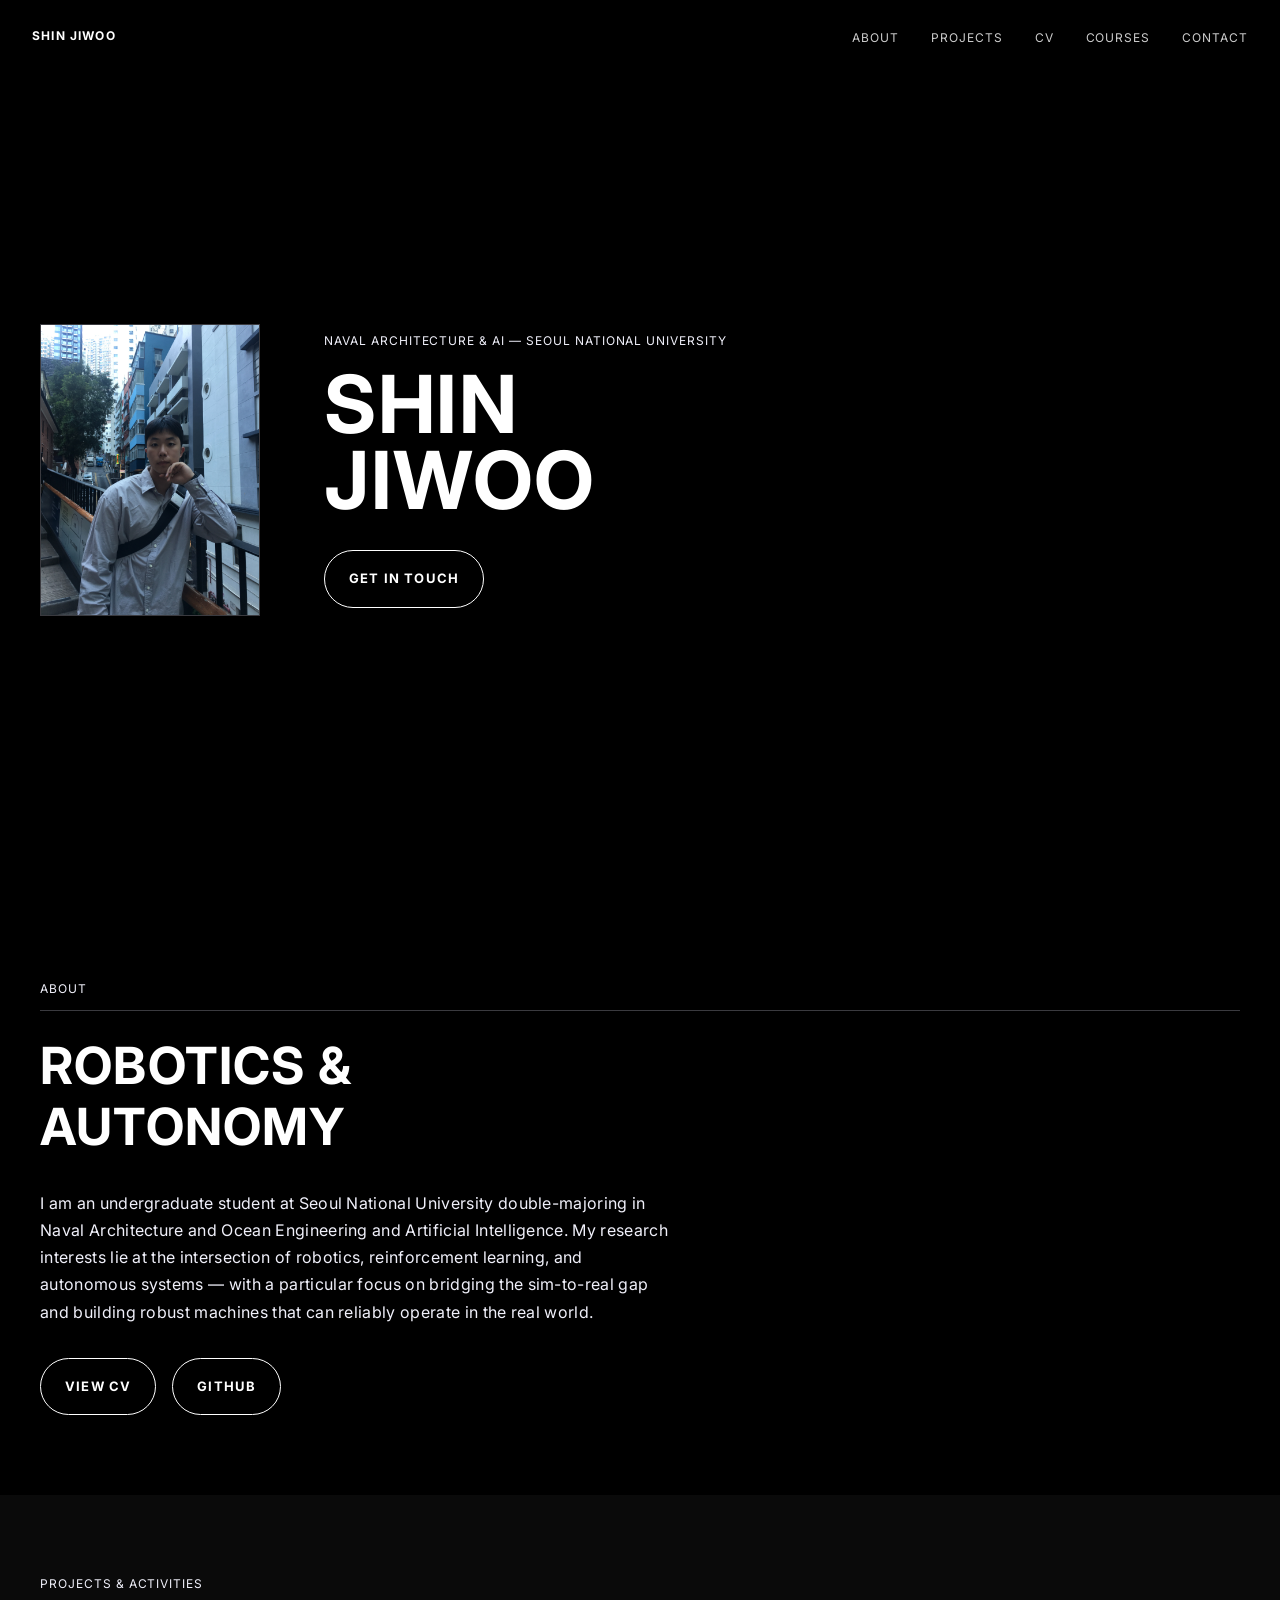
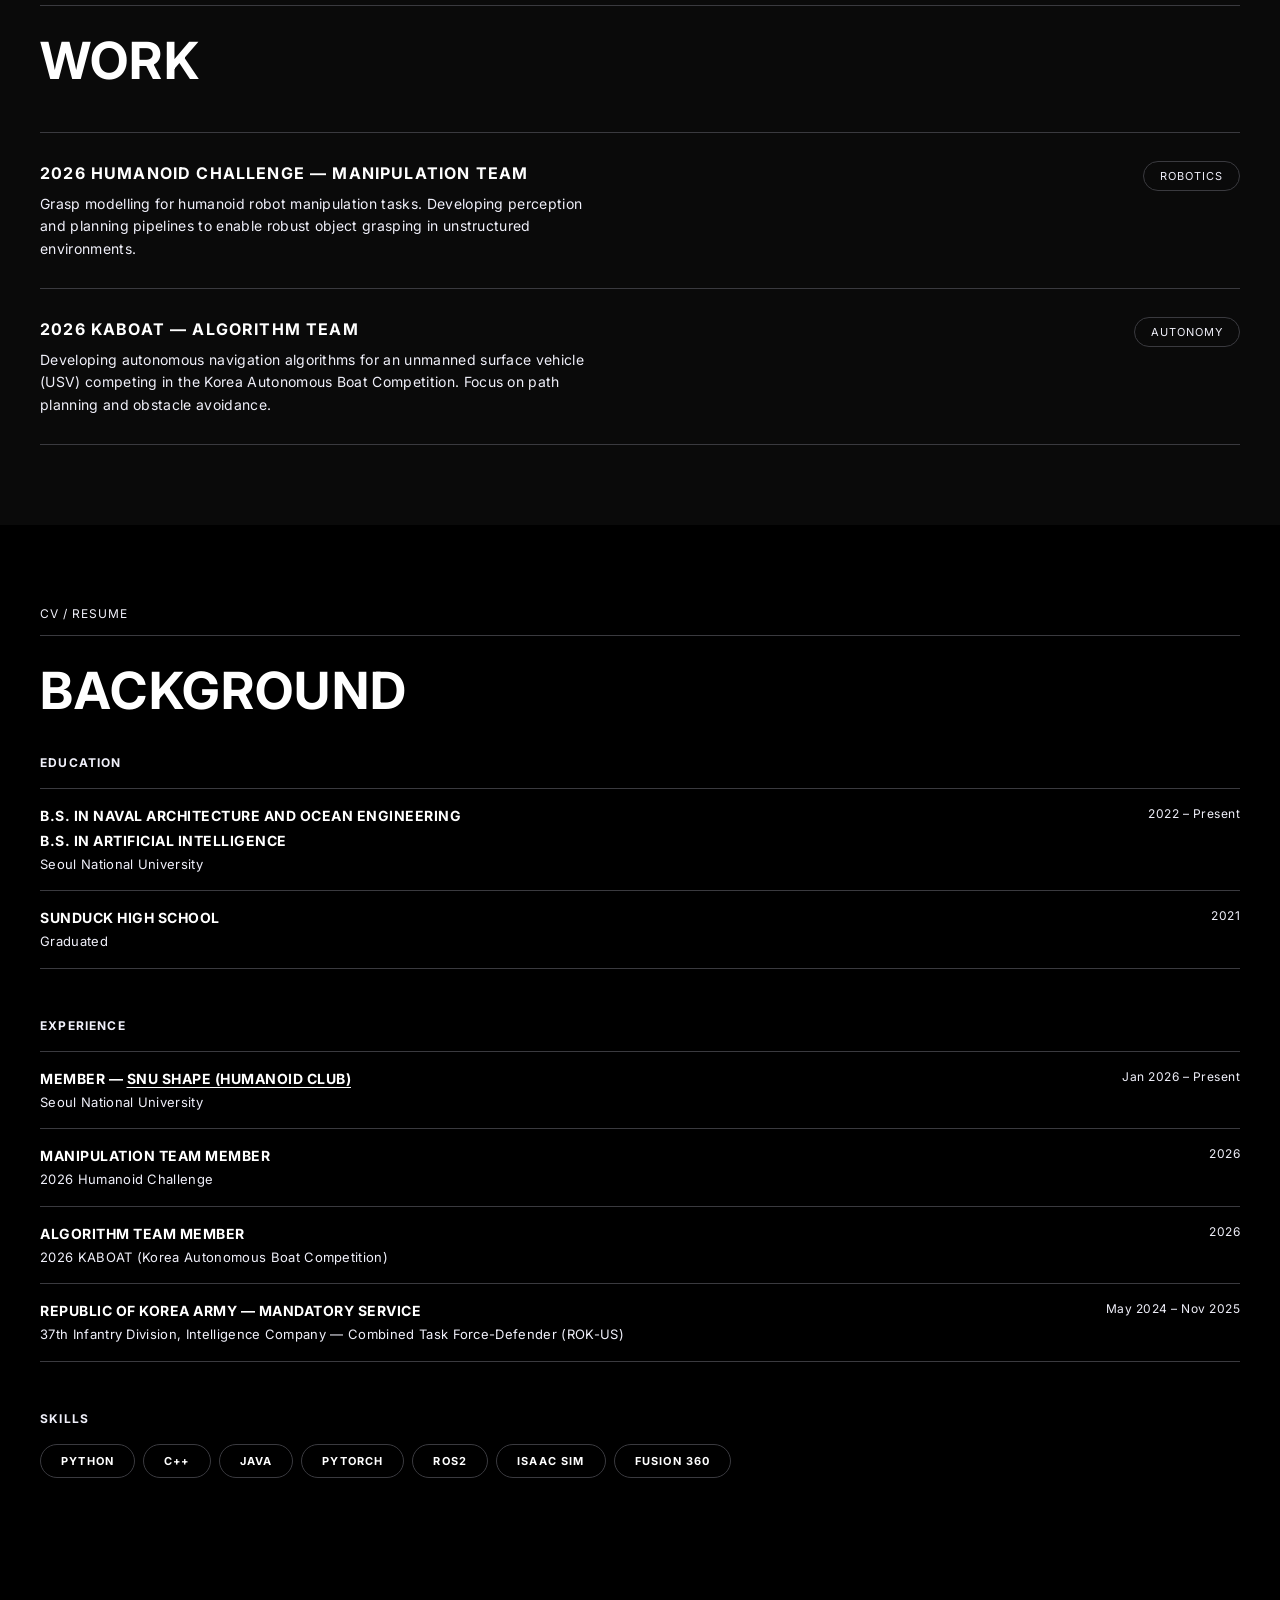
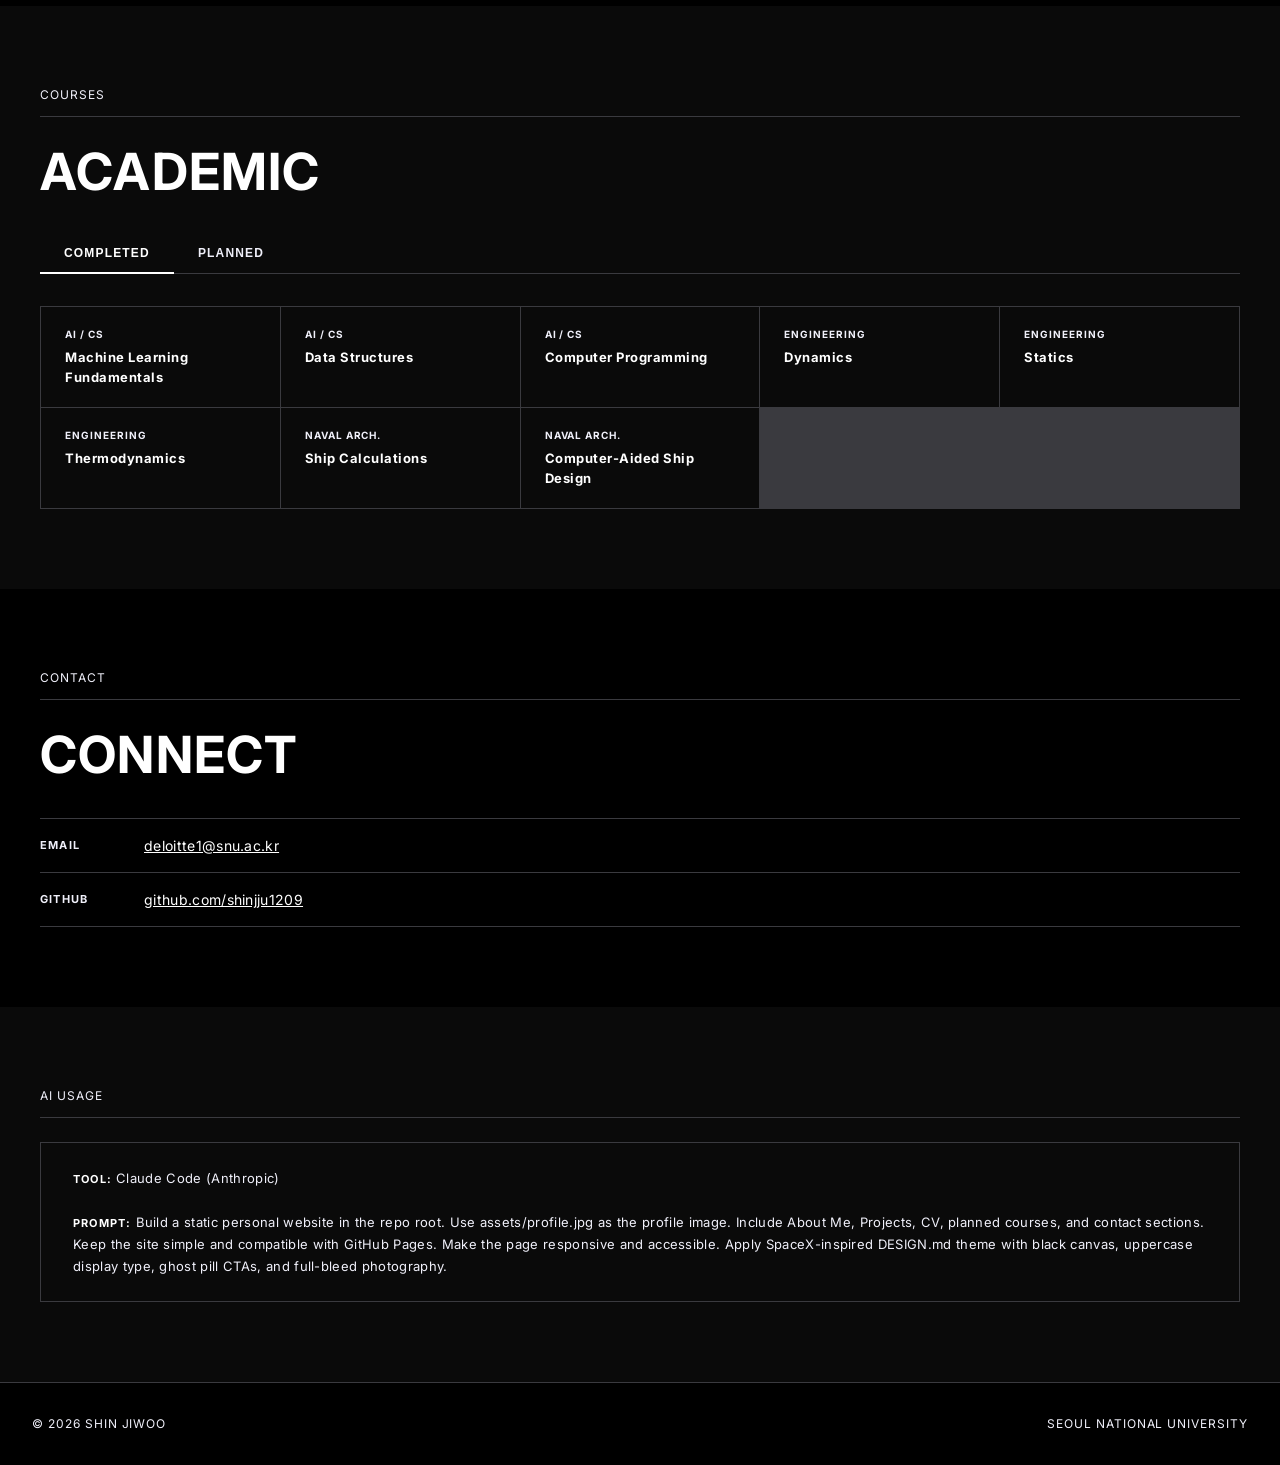
==== index.html @ 8f45d4ce "Revert to SpaceX theme, show profile photo in original aspect ratio Co-Authored-By: Claude Sonnet 4." ====
<!DOCTYPE html>
<html lang="en">
<head>
  <meta charset="UTF-8" />
  <meta name="viewport" content="width=device-width, initial-scale=1.0" />
  <title>Shin Jiwoo</title>
  <link rel="preconnect" href="https://fonts.googleapis.com" />
  <link rel="preconnect" href="https://fonts.gstatic.com" crossorigin />
  <link href="https://fonts.googleapis.com/css2?family=Inter:wght@400;700&display=swap" rel="stylesheet" />
  <style>
    *, *::before, *::after { box-sizing: border-box; margin: 0; padding: 0; }

    :root {
      --canvas-night:      #000000;
      --canvas-night-soft: #0a0a0a;
      --canvas-light:      #ffffff;
      --hairline-dark:     #3a3a3f;
      --on-primary:        #ffffff;
      --on-primary-mute:   #f0f0fa;
      --ink-mute:          #5a5a5f;
      --pill:              32px;
    }

    html { scroll-behavior: smooth; }

    body {
      font-family: 'Inter', Arial, sans-serif;
      background: var(--canvas-night);
      color: var(--on-primary);
      font-size: 16px;
      line-height: 1.5;
      letter-spacing: 0.32px;
    }

    /* ── NAV ── */
    nav {
      position: fixed;
      top: 0; left: 0; right: 0;
      z-index: 200;
      display: flex;
      align-items: center;
      justify-content: space-between;
      padding: 24px 32px;
      background: transparent;
    }
    .nav-logo {
      font-size: 12px;
      font-weight: 700;
      letter-spacing: 1.17px;
      text-transform: uppercase;
      color: var(--on-primary);
      text-decoration: none;
    }
    .nav-links { display: flex; gap: 2rem; list-style: none; }
    .nav-links a {
      font-size: 12px;
      font-weight: 400;
      letter-spacing: 0.96px;
      text-transform: uppercase;
      color: var(--on-primary);
      text-decoration: none;
      opacity: 0.8;
      transition: opacity 0.15s;
    }
    .nav-links a:hover { opacity: 1; }
    .nav-hamburger { display: none; background: none; border: none; cursor: pointer; flex-direction: column; gap: 5px; }
    .nav-hamburger span { display: block; width: 22px; height: 1px; background: var(--on-primary); }

    /* ── HERO ── */
    #hero {
      width: 100%;
      min-height: 100vh;
      display: flex;
      align-items: center;
      padding: 120px 32px 80px;
      background: var(--canvas-night);
    }
    .hero-content {
      max-width: 1200px;
      margin: 0 auto;
      width: 100%;
      display: flex;
      align-items: center;
      gap: 64px;
    }
    .hero-photo {
      width: 220px;
      height: auto;
      flex-shrink: 0;
      border: 1px solid var(--hairline-dark);
      display: block;
    }
    .hero-text { flex: 1; }
    .hero-eyebrow {
      font-size: 12px;
      font-weight: 400;
      letter-spacing: 0.96px;
      text-transform: uppercase;
      color: var(--on-primary-mute);
      margin-bottom: 16px;
    }
    .hero-headline {
      font-size: clamp(48px, 7vw, 80px);
      font-weight: 700;
      letter-spacing: 1.6px;
      text-transform: uppercase;
      line-height: 0.95;
      color: var(--on-primary);
      margin-bottom: 32px;
    }
    .btn-ghost {
      display: inline-block;
      padding: 18px 24px;
      font-size: 13px;
      font-weight: 700;
      letter-spacing: 1.17px;
      text-transform: uppercase;
      color: var(--on-primary);
      border: 1px solid var(--on-primary);
      border-radius: var(--pill);
      text-decoration: none;
      transition: background 0.2s, color 0.2s;
    }
    .btn-ghost:hover { background: var(--on-primary); color: var(--canvas-night); }

    /* ── BAND (full-width section) ── */
    .band {
      background: var(--canvas-night-soft);
      padding: 80px 32px;
    }
    .band-inner { max-width: 1200px; margin: 0 auto; }
    .band.light { background: var(--canvas-night); }

    /* ── SECTION LABELS ── */
    .eyebrow {
      font-size: 12px;
      font-weight: 400;
      letter-spacing: 0.96px;
      text-transform: uppercase;
      color: var(--on-primary-mute);
      margin-bottom: 24px;
      border-bottom: 1px solid var(--hairline-dark);
      padding-bottom: 12px;
    }
    .section-title {
      font-size: clamp(32px, 4vw, 60px);
      font-weight: 700;
      letter-spacing: 1.2px;
      text-transform: uppercase;
      line-height: 1.2;
      color: var(--on-primary);
      margin-bottom: 32px;
    }
    .body-text {
      font-size: 16px;
      font-weight: 400;
      letter-spacing: 0.32px;
      line-height: 1.7;
      color: var(--on-primary-mute);
      max-width: 640px;
    }

    /* ── PROJECTS ── */
    .project-list { margin-top: 40px; }
    .project-item {
      display: flex;
      justify-content: space-between;
      align-items: flex-start;
      gap: 2rem;
      padding: 28px 0;
      border-bottom: 1px solid var(--hairline-dark);
    }
    .project-item:first-child { border-top: 1px solid var(--hairline-dark); }
    .project-name {
      font-size: 16px;
      font-weight: 700;
      letter-spacing: 1.17px;
      text-transform: uppercase;
      color: var(--on-primary);
      margin-bottom: 8px;
    }
    .project-desc {
      font-size: 14px;
      color: var(--on-primary-mute);
      line-height: 1.6;
      max-width: 560px;
    }
    .project-tag {
      font-size: 11px;
      letter-spacing: 0.96px;
      text-transform: uppercase;
      color: var(--on-primary-mute);
      border: 1px solid var(--hairline-dark);
      border-radius: var(--pill);
      padding: 6px 16px;
      white-space: nowrap;
      flex-shrink: 0;
    }

    /* ── CV ── */
    .cv-block { margin-bottom: 48px; }
    .cv-block-title {
      font-size: 12px;
      font-weight: 700;
      letter-spacing: 1.17px;
      text-transform: uppercase;
      color: var(--on-primary-mute);
      margin-bottom: 16px;
    }
    .cv-row {
      display: flex;
      justify-content: space-between;
      align-items: flex-start;
      gap: 1rem;
      padding: 16px 0;
      border-bottom: 1px solid var(--hairline-dark);
    }
    .cv-row:first-of-type { border-top: 1px solid var(--hairline-dark); }
    .cv-role {
      font-size: 14px;
      font-weight: 700;
      letter-spacing: 0.5px;
      text-transform: uppercase;
      color: var(--on-primary);
      margin-bottom: 4px;
    }
    .cv-org { font-size: 13px; color: var(--on-primary-mute); }
    .cv-date { font-size: 12px; color: var(--on-primary-mute); white-space: nowrap; letter-spacing: 0.5px; }
    .skills-list { display: flex; flex-wrap: wrap; gap: 8px; margin-top: 16px; }
    .skill-pill {
      font-size: 11px;
      font-weight: 700;
      letter-spacing: 1.17px;
      text-transform: uppercase;
      color: var(--on-primary);
      border: 1px solid var(--hairline-dark);
      border-radius: var(--pill);
      padding: 8px 20px;
    }

    /* ── COURSES ── */
    .course-tabs { display: flex; gap: 0; border-bottom: 1px solid var(--hairline-dark); margin-bottom: 32px; }
    .course-tab-btn {
      padding: 12px 24px;
      font-size: 12px;
      font-weight: 700;
      letter-spacing: 1.17px;
      text-transform: uppercase;
      background: none;
      border: none;
      border-bottom: 2px solid transparent;
      cursor: pointer;
      color: var(--on-primary-mute);
      margin-bottom: -1px;
      transition: color 0.15s, border-color 0.15s;
    }
    .course-tab-btn:hover { color: var(--on-primary); }
    .course-tab-btn.active { color: var(--on-primary); border-bottom-color: var(--on-primary); }
    .course-panel { display: none; }
    .course-panel.active { display: block; }
    .course-grid { display: grid; grid-template-columns: repeat(auto-fill, minmax(220px, 1fr)); gap: 1px; background: var(--hairline-dark); border: 1px solid var(--hairline-dark); }
    .course-card {
      background: var(--canvas-night-soft);
      padding: 20px 24px;
      transition: background 0.15s;
    }
    .course-card:hover { background: #111111; }
    .course-dept {
      font-size: 10px;
      font-weight: 700;
      letter-spacing: 0.96px;
      text-transform: uppercase;
      color: var(--on-primary-mute);
      margin-bottom: 6px;
    }
    .course-name { font-size: 13px; font-weight: 700; letter-spacing: 0.5px; color: var(--on-primary); }

    /* ── CONTACT ── */
    .contact-list { list-style: none; margin-top: 24px; }
    .contact-row {
      display: flex;
      align-items: center;
      gap: 24px;
      padding: 16px 0;
      border-bottom: 1px solid var(--hairline-dark);
    }
    .contact-row:first-child { border-top: 1px solid var(--hairline-dark); }
    .contact-label {
      font-size: 11px;
      font-weight: 700;
      letter-spacing: 1.17px;
      text-transform: uppercase;
      color: var(--on-primary-mute);
      width: 80px;
      flex-shrink: 0;
    }
    .contact-row a {
      font-size: 14px;
      color: var(--on-primary);
      text-decoration: underline;
      letter-spacing: 0.32px;
    }
    .contact-row a:hover { color: var(--on-primary-mute); }

    /* ── AI USAGE ── */
    .ai-box {
      border: 1px solid var(--hairline-dark);
      padding: 24px 32px;
      margin-top: 24px;
    }
    .ai-box p { font-size: 13px; color: var(--on-primary-mute); line-height: 1.7; letter-spacing: 0.32px; }
    .ai-box strong { color: var(--on-primary); letter-spacing: 1.17px; text-transform: uppercase; font-size: 11px; }

    /* ── FOOTER ── */
    footer {
      background: var(--canvas-night);
      border-top: 1px solid var(--hairline-dark);
      padding: 32px;
      display: flex;
      justify-content: space-between;
      align-items: center;
    }
    footer p {
      font-size: 12px;
      color: var(--on-primary-mute);
      letter-spacing: 0.96px;
      text-transform: uppercase;
    }

    /* ── RESPONSIVE ── */
    @media (max-width: 768px) {
      nav { padding: 20px 24px; }
      .nav-links { display: none; }
      .nav-hamburger { display: flex; }
      #hero { padding: 100px 24px 60px; }
      .hero-content { flex-direction: column; gap: 32px; }
      .hero-photo { width: 160px; }
      .band { padding: 60px 24px; }
      .project-item { flex-direction: column; gap: 12px; }
      .cv-row { flex-direction: column; gap: 4px; }
      footer { flex-direction: column; gap: 8px; text-align: center; }
    }
    @media (max-width: 600px) {
      .hero-headline { letter-spacing: 0.8px; }
      .band { padding: 48px 20px; }
    }
  </style>
</head>
<body>

<!-- NAV -->
<nav>
  <a class="nav-logo" href="#hero">Shin Jiwoo</a>
  <ul class="nav-links">
    <li><a href="#about">About</a></li>
    <li><a href="#projects">Projects</a></li>
    <li><a href="#cv">CV</a></li>
    <li><a href="#courses">Courses</a></li>
    <li><a href="#contact">Contact</a></li>
  </ul>
  <button class="nav-hamburger" aria-label="Menu">
    <span></span><span></span><span></span>
  </button>
</nav>

<!-- HERO -->
<section id="hero">
  <div class="hero-content">
    <img class="hero-photo" src="assets/profile.jpg" alt="Shin Jiwoo" />
    <div class="hero-text">
      <p class="hero-eyebrow">Naval Architecture &amp; AI — Seoul National University</p>
      <h1 class="hero-headline">Shin<br>Jiwoo</h1>
      <a href="#contact" class="btn-ghost">Get in Touch</a>
    </div>
  </div>
</section>

<!-- ABOUT -->
<div class="band light" id="about">
  <div class="band-inner">
    <p class="eyebrow">About</p>
    <h2 class="section-title">Robotics &amp;<br>Autonomy</h2>
    <p class="body-text">
      I am an undergraduate student at Seoul National University double-majoring in
      Naval Architecture and Ocean Engineering and Artificial Intelligence.
      My research interests lie at the intersection of robotics, reinforcement learning,
      and autonomous systems — with a particular focus on bridging the sim-to-real gap
      and building robust machines that can reliably operate in the real world.
    </p>
    <div style="margin-top:32px; display:flex; gap:1rem; flex-wrap:wrap;">
      <a href="#cv" class="btn-ghost">View CV</a>
      <a href="https://github.com/shinjju1209" class="btn-ghost" target="_blank">GitHub</a>
    </div>
  </div>
</div>

<!-- PROJECTS -->
<div class="band" id="projects">
  <div class="band-inner">
    <p class="eyebrow">Projects &amp; Activities</p>
    <h2 class="section-title">Work</h2>
    <div class="project-list">
      <div class="project-item">
        <div>
          <p class="project-name">2026 Humanoid Challenge — Manipulation Team</p>
          <p class="project-desc">
            Grasp modelling for humanoid robot manipulation tasks.
            Developing perception and planning pipelines to enable robust object grasping
            in unstructured environments.
          </p>
        </div>
        <span class="project-tag">Robotics</span>
      </div>
      <div class="project-item">
        <div>
          <p class="project-name">2026 KABOAT — Algorithm Team</p>
          <p class="project-desc">
            Developing autonomous navigation algorithms for an unmanned surface vehicle (USV)
            competing in the Korea Autonomous Boat Competition.
            Focus on path planning and obstacle avoidance.
          </p>
        </div>
        <span class="project-tag">Autonomy</span>
      </div>
    </div>
  </div>
</div>

<!-- CV -->
<div class="band light" id="cv">
  <div class="band-inner">
    <p class="eyebrow">CV / Resume</p>
    <h2 class="section-title">Background</h2>

    <div class="cv-block">
      <p class="cv-block-title">Education</p>
      <div class="cv-row">
        <div>
          <p class="cv-role">B.S. in Naval Architecture and Ocean Engineering</p>
          <p class="cv-role">B.S. in Artificial Intelligence</p>
          <p class="cv-org">Seoul National University</p>
        </div>
        <span class="cv-date">2022 – Present</span>
      </div>
      <div class="cv-row">
        <div>
          <p class="cv-role">Sunduck High School</p>
          <p class="cv-org">Graduated</p>
        </div>
        <span class="cv-date">2021</span>
      </div>
    </div>

    <div class="cv-block">
      <p class="cv-block-title">Experience</p>
      <div class="cv-row">
        <div>
          <p class="cv-role">Member — <a href="https://www.snu-shape.com/" target="_blank" style="color:var(--on-primary);text-underline-offset:3px;">SNU SHAPE (Humanoid Club)</a></p>
          <p class="cv-org">Seoul National University</p>
        </div>
        <span class="cv-date">Jan 2026 – Present</span>
      </div>
      <div class="cv-row">
        <div>
          <p class="cv-role">Manipulation Team Member</p>
          <p class="cv-org">2026 Humanoid Challenge</p>
        </div>
        <span class="cv-date">2026</span>
      </div>
      <div class="cv-row">
        <div>
          <p class="cv-role">Algorithm Team Member</p>
          <p class="cv-org">2026 KABOAT (Korea Autonomous Boat Competition)</p>
        </div>
        <span class="cv-date">2026</span>
      </div>
      <div class="cv-row">
        <div>
          <p class="cv-role">Republic of Korea Army — Mandatory Service</p>
          <p class="cv-org">37th Infantry Division, Intelligence Company — Combined Task Force-Defender (ROK-US)</p>
        </div>
        <span class="cv-date">May 2024 – Nov 2025</span>
      </div>
    </div>

    <div class="cv-block">
      <p class="cv-block-title">Skills</p>
      <div class="skills-list">
        <span class="skill-pill">Python</span>
        <span class="skill-pill">C++</span>
        <span class="skill-pill">Java</span>
        <span class="skill-pill">PyTorch</span>
        <span class="skill-pill">ROS2</span>
        <span class="skill-pill">Isaac Sim</span>
        <span class="skill-pill">Fusion 360</span>
      </div>
    </div>
  </div>
</div>

<!-- COURSES -->
<div class="band" id="courses">
  <div class="band-inner">
    <p class="eyebrow">Courses</p>
    <h2 class="section-title">Academic</h2>

    <div class="course-tabs">
      <button class="course-tab-btn active" onclick="switchTab(event,'completed')">Completed</button>
      <button class="course-tab-btn" onclick="switchTab(event,'planned')">Planned</button>
    </div>

    <div id="tab-completed" class="course-panel active">
      <div class="course-grid">
        <div class="course-card"><p class="course-dept">AI / CS</p><p class="course-name">Machine Learning Fundamentals</p></div>
        <div class="course-card"><p class="course-dept">AI / CS</p><p class="course-name">Data Structures</p></div>
        <div class="course-card"><p class="course-dept">AI / CS</p><p class="course-name">Computer Programming</p></div>
        <div class="course-card"><p class="course-dept">Engineering</p><p class="course-name">Dynamics</p></div>
        <div class="course-card"><p class="course-dept">Engineering</p><p class="course-name">Statics</p></div>
        <div class="course-card"><p class="course-dept">Engineering</p><p class="course-name">Thermodynamics</p></div>
        <div class="course-card"><p class="course-dept">Naval Arch.</p><p class="course-name">Ship Calculations</p></div>
        <div class="course-card"><p class="course-dept">Naval Arch.</p><p class="course-name">Computer-Aided Ship Design</p></div>
      </div>
    </div>

    <div id="tab-planned" class="course-panel">
      <div class="course-grid">
        <div class="course-card"><p class="course-dept">AI</p><p class="course-name">Deep Learning Fundamentals</p></div>
        <div class="course-card"><p class="course-dept">AI</p><p class="course-name">Computer Vision</p></div>
        <div class="course-card"><p class="course-dept">AI</p><p class="course-name">Reinforcement Learning &amp; Stochastic Control</p></div>
        <div class="course-card"><p class="course-dept">Robotics</p><p class="course-name">Introduction to Robotics</p></div>
        <div class="course-card"><p class="course-dept">Engineering</p><p class="course-name">Introduction to Control Engineering</p></div>
        <div class="course-card"><p class="course-dept">Engineering</p><p class="course-name">Signal Processing</p></div>
        <div class="course-card"><p class="course-dept">Math</p><p class="course-name">Random Variables &amp; Stochastic Processes</p></div>
      </div>
    </div>
  </div>
</div>

<!-- CONTACT -->
<div class="band light" id="contact">
  <div class="band-inner">
    <p class="eyebrow">Contact</p>
    <h2 class="section-title">Connect</h2>
    <ul class="contact-list">
      <li class="contact-row">
        <span class="contact-label">Email</span>
        <a href="mailto:deloitte1@snu.ac.kr">deloitte1@snu.ac.kr</a>
      </li>
      <li class="contact-row">
        <span class="contact-label">GitHub</span>
        <a href="https://github.com/shinjju1209" target="_blank">github.com/shinjju1209</a>
      </li>
    </ul>
  </div>
</div>

<!-- AI USAGE -->
<div class="band" id="ai-usage">
  <div class="band-inner">
    <p class="eyebrow">AI Usage</p>
    <div class="ai-box">
      <p>
        <strong>Tool:</strong> Claude Code (Anthropic)<br /><br />
        <strong>Prompt:</strong> Build a static personal website in the repo root. Use assets/profile.jpg as the profile image. Include About Me, Projects, CV, planned courses, and contact sections. Keep the site simple and compatible with GitHub Pages. Make the page responsive and accessible. Apply SpaceX-inspired DESIGN.md theme with black canvas, uppercase display type, ghost pill CTAs, and full-bleed photography.
      </p>
    </div>
  </div>
</div>

<!-- FOOTER -->
<footer>
  <p>&copy; 2026 Shin Jiwoo</p>
  <p>Seoul National University</p>
</footer>

<script>
  function switchTab(e, tab) {
    document.querySelectorAll('.course-tab-btn').forEach(b => b.classList.remove('active'));
    document.querySelectorAll('.course-panel').forEach(p => p.classList.remove('active'));
    e.target.classList.add('active');
    document.getElementById('tab-' + tab).classList.add('active');
  }
</script>

</body>
</html>
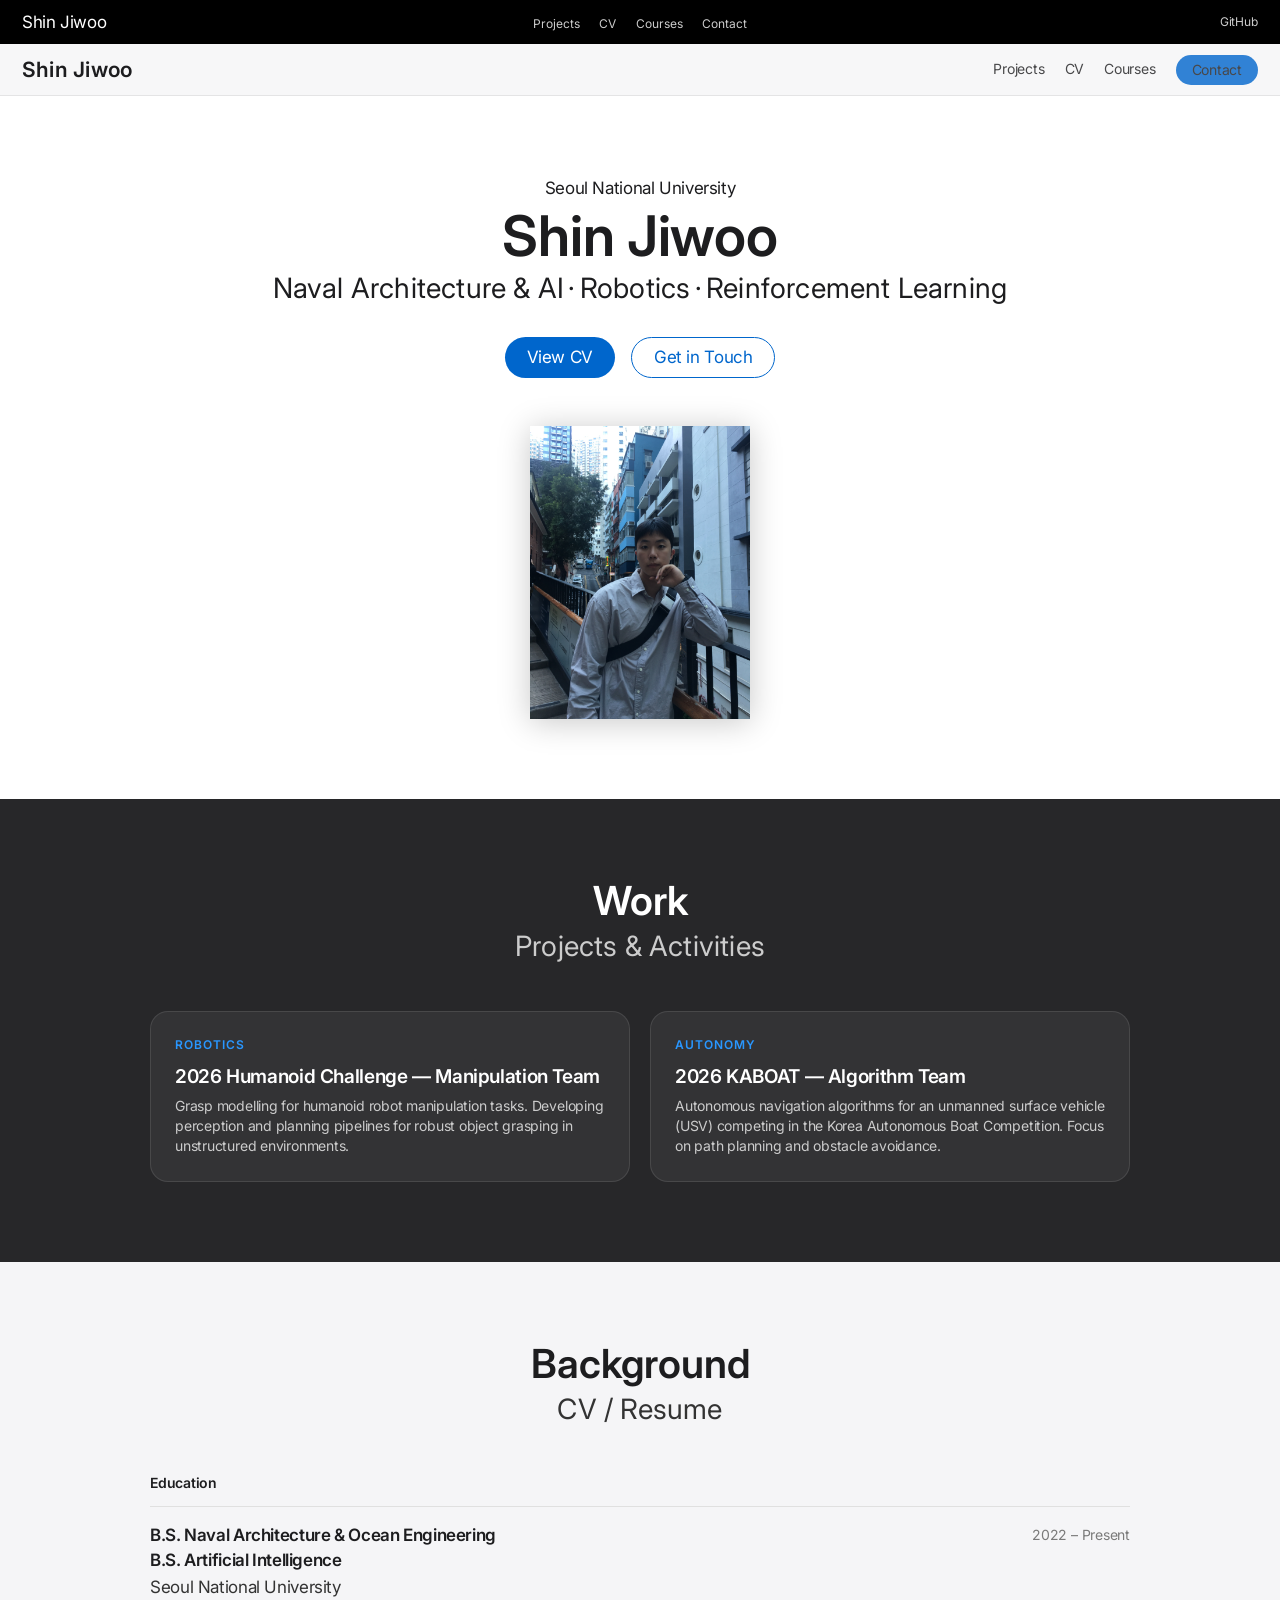
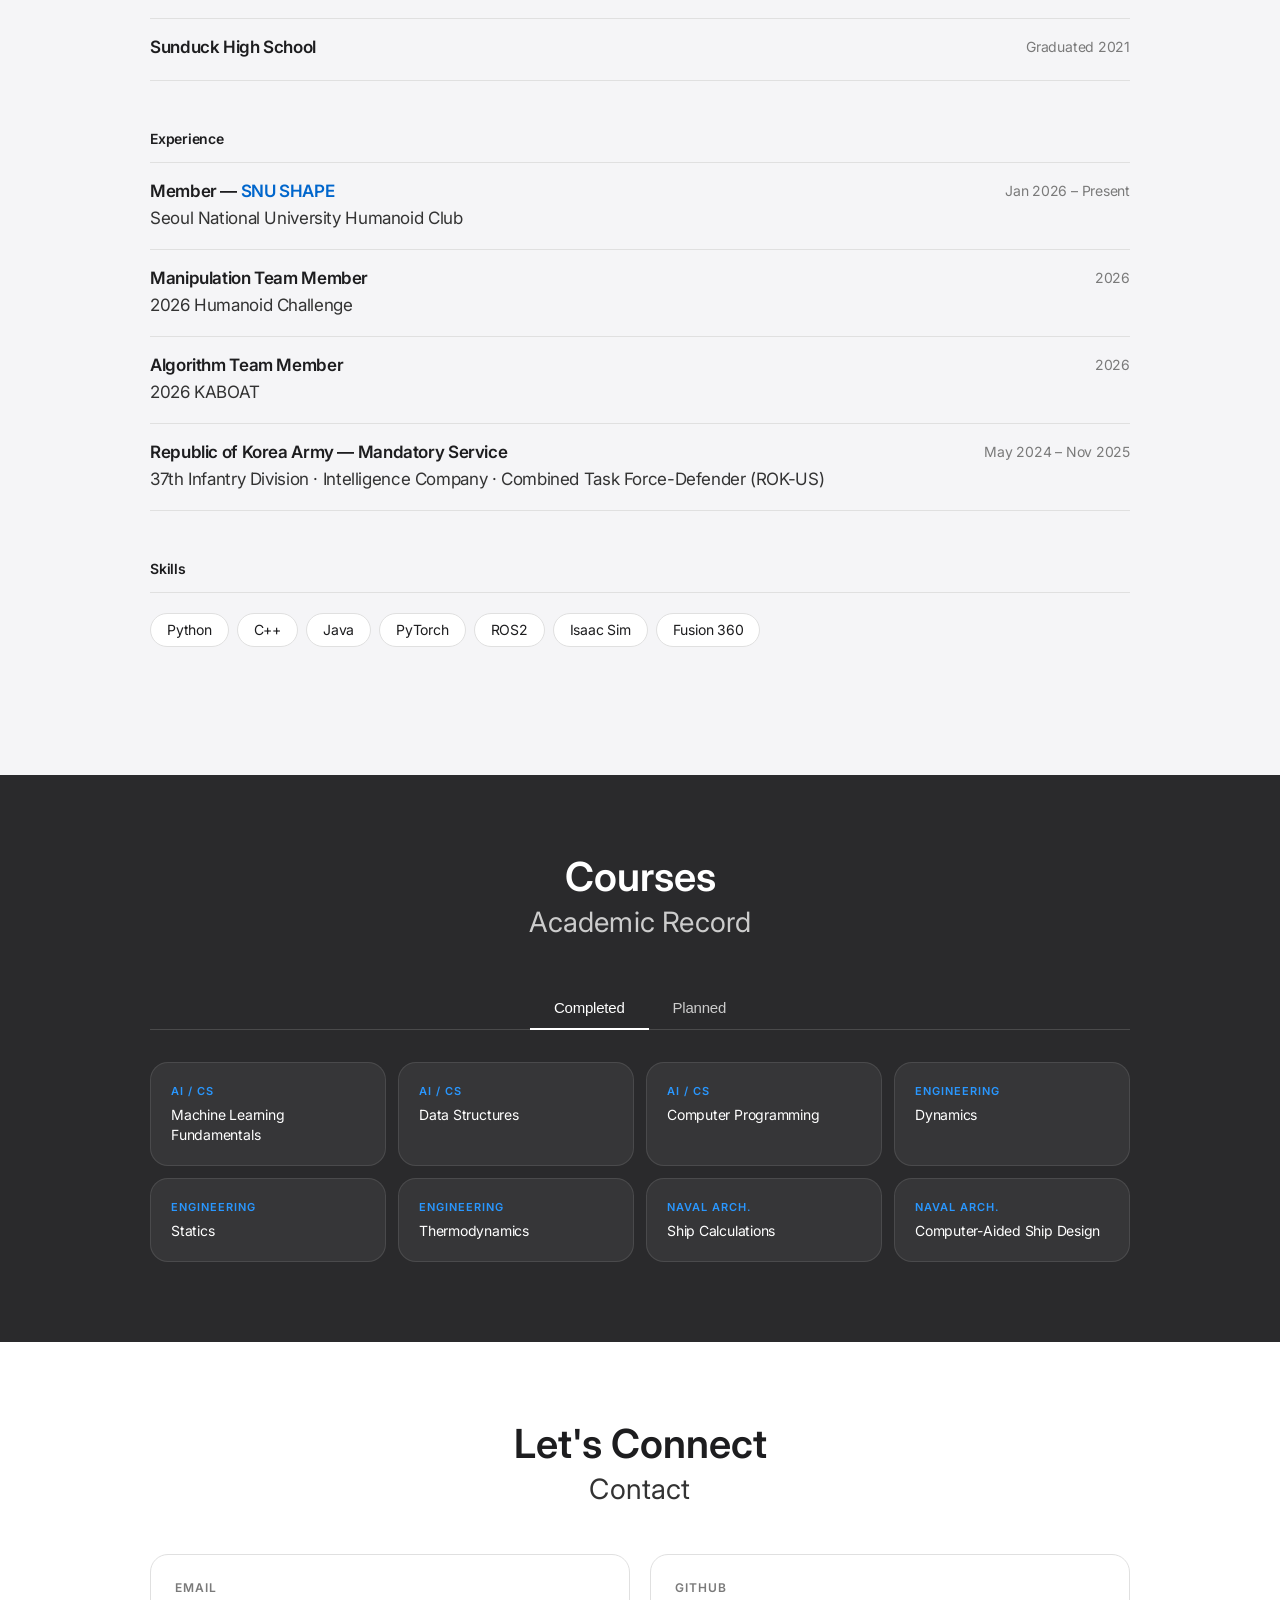
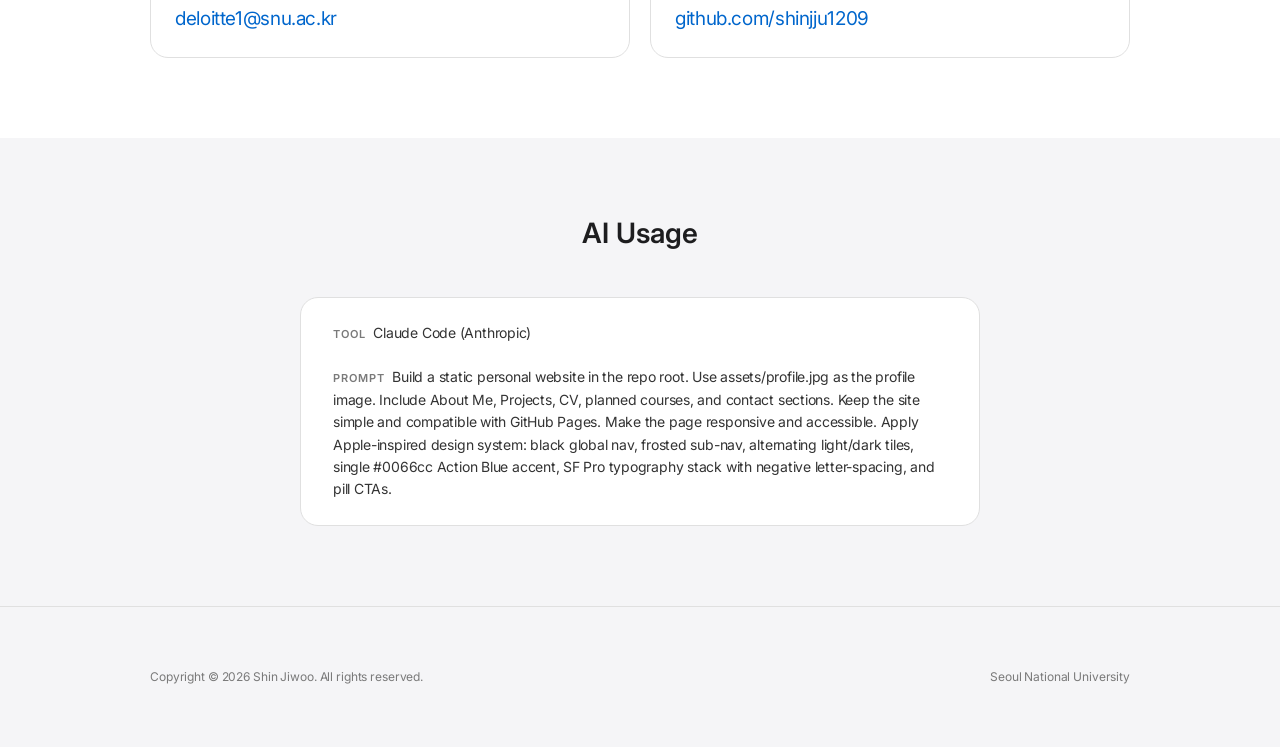
==== commit 8068306c: "Apply Apple-inspired design system with alternating light/dark tiles Co-Authored-By: Claude Sonnet 4" ====
--- a/index.html
+++ b/index.html
@@ -6,438 +6,443 @@
   <title>Shin Jiwoo</title>
   <link rel="preconnect" href="https://fonts.googleapis.com" />
   <link rel="preconnect" href="https://fonts.gstatic.com" crossorigin />
-  <link href="https://fonts.googleapis.com/css2?family=Inter:wght@400;700&display=swap" rel="stylesheet" />
+  <link href="https://fonts.googleapis.com/css2?family=Inter:wght@300;400;600;700&display=swap" rel="stylesheet" />
   <style>
     *, *::before, *::after { box-sizing: border-box; margin: 0; padding: 0; }
 
     :root {
-      --canvas-night:      #000000;
-      --canvas-night-soft: #0a0a0a;
-      --canvas-light:      #ffffff;
-      --hairline-dark:     #3a3a3f;
-      --on-primary:        #ffffff;
-      --on-primary-mute:   #f0f0fa;
-      --ink-mute:          #5a5a5f;
-      --pill:              32px;
+      --canvas:          #ffffff;
+      --parchment:       #f5f5f7;
+      --surface-black:   #000000;
+      --tile-1:          #272729;
+      --tile-2:          #2a2a2c;
+      --ink:             #1d1d1f;
+      --body-muted:      #cccccc;
+      --ink-muted-80:    #333333;
+      --ink-muted-48:    #7a7a7a;
+      --hairline:        #e0e0e0;
+      --divider-soft:    rgba(0,0,0,0.04);
+      --primary:         #0066cc;
+      --primary-focus:   #0071e3;
+      --primary-on-dark: #2997ff;
+      --on-dark:         #ffffff;
+      --on-primary:      #ffffff;
+
+      --font: 'Inter', system-ui, -apple-system, BlinkMacSystemFont, sans-serif;
+
+      --r-sm:   8px;
+      --r-md:   11px;
+      --r-lg:   18px;
+      --r-pill: 9999px;
+
+      --shadow-product: rgba(0,0,0,0.22) 0px 3px 30px 0px;
+
+      --sp-lg:      24px;
+      --sp-xxl:     48px;
+      --sp-section: 80px;
     }
 
     html { scroll-behavior: smooth; }
 
     body {
-      font-family: 'Inter', Arial, sans-serif;
-      background: var(--canvas-night);
-      color: var(--on-primary);
-      font-size: 16px;
-      line-height: 1.5;
-      letter-spacing: 0.32px;
-    }
-
-    /* ── NAV ── */
-    nav {
-      position: fixed;
-      top: 0; left: 0; right: 0;
-      z-index: 200;
-      display: flex;
-      align-items: center;
-      justify-content: space-between;
-      padding: 24px 32px;
-      background: transparent;
-    }
-    .nav-logo {
-      font-size: 12px;
-      font-weight: 700;
-      letter-spacing: 1.17px;
-      text-transform: uppercase;
-      color: var(--on-primary);
+      font-family: var(--font);
+      background: var(--canvas);
+      color: var(--ink);
+      font-size: 17px;
+      line-height: 1.47;
+      letter-spacing: -0.374px;
+      -webkit-font-smoothing: antialiased;
+    }
+
+    /* ── GLOBAL NAV ── */
+    .global-nav {
+      position: fixed; top: 0; left: 0; right: 0;
+      z-index: 9999;
+      background: var(--surface-black);
+      height: 44px;
+      display: flex; align-items: center; justify-content: space-between;
+      padding: 0 22px;
+    }
+    .gnav-logo {
+      color: var(--on-dark);
+      font-size: 17px; line-height: 1;
       text-decoration: none;
-    }
-    .nav-links { display: flex; gap: 2rem; list-style: none; }
-    .nav-links a {
-      font-size: 12px;
-      font-weight: 400;
-      letter-spacing: 0.96px;
-      text-transform: uppercase;
-      color: var(--on-primary);
+      letter-spacing: -0.374px;
+    }
+    .gnav-links {
+      display: flex; list-style: none;
+      position: absolute; left: 50%; transform: translateX(-50%);
+    }
+    .gnav-links a {
+      font-size: 12px; font-weight: 400;
+      line-height: 1; letter-spacing: -0.12px;
+      color: var(--on-dark);
       text-decoration: none;
+      padding: 0 10px;
       opacity: 0.8;
       transition: opacity 0.15s;
     }
-    .nav-links a:hover { opacity: 1; }
-    .nav-hamburger { display: none; background: none; border: none; cursor: pointer; flex-direction: column; gap: 5px; }
-    .nav-hamburger span { display: block; width: 22px; height: 1px; background: var(--on-primary); }
+    .gnav-links a:hover { opacity: 1; }
+    .gnav-action {
+      font-size: 12px; font-weight: 400;
+      letter-spacing: -0.12px;
+      color: var(--on-dark); text-decoration: none;
+      opacity: 0.8; transition: opacity 0.15s;
+    }
+    .gnav-action:hover { opacity: 1; }
+
+    /* ── SUB-NAV ── */
+    .sub-nav {
+      position: fixed; top: 44px; left: 0; right: 0;
+      z-index: 9998;
+      background: rgba(245,245,247,0.8);
+      backdrop-filter: saturate(180%) blur(20px);
+      -webkit-backdrop-filter: saturate(180%) blur(20px);
+      border-bottom: 1px solid rgba(0,0,0,0.08);
+      height: 52px;
+      display: flex; align-items: center; justify-content: space-between;
+      padding: 0 22px;
+    }
+    .sub-nav-name {
+      font-size: 21px; font-weight: 600;
+      line-height: 1.19; letter-spacing: 0.231px;
+      color: var(--ink);
+    }
+    .sub-nav-links { display: flex; align-items: center; gap: 20px; }
+    .sub-nav-links a {
+      font-size: 14px; font-weight: 400;
+      letter-spacing: -0.224px;
+      color: var(--ink); text-decoration: none;
+      opacity: 0.8; transition: opacity 0.15s;
+    }
+    .sub-nav-links a:hover { opacity: 1; }
+
+    /* ── BUTTONS ── */
+    .btn-primary {
+      display: inline-flex; align-items: center;
+      padding: 11px 22px;
+      font-size: 17px; font-weight: 400; letter-spacing: -0.374px; line-height: 1;
+      color: var(--on-primary); background: var(--primary);
+      border-radius: var(--r-pill); border: none; cursor: pointer;
+      text-decoration: none;
+      transition: transform 0.1s;
+    }
+    .btn-primary:active { transform: scale(0.95); }
+    .btn-primary:focus-visible { outline: 2px solid var(--primary-focus); outline-offset: 2px; }
+
+    .btn-ghost-pill {
+      display: inline-flex; align-items: center;
+      padding: 11px 22px;
+      font-size: 17px; font-weight: 400; letter-spacing: -0.374px; line-height: 1;
+      color: var(--primary); background: transparent;
+      border: 1px solid var(--primary); border-radius: var(--r-pill);
+      cursor: pointer; text-decoration: none;
+      transition: transform 0.1s;
+    }
+    .btn-ghost-pill:active { transform: scale(0.95); }
+
+    .btn-sm {
+      font-size: 14px; font-weight: 400; letter-spacing: -0.224px;
+      padding: 8px 16px;
+    }
+
+    /* ── TILES ── */
+    .tile { width: 100%; padding: var(--sp-section) 22px; text-align: center; }
+    .tile-inner { max-width: 980px; margin: 0 auto; }
+    .tile-light    { background: var(--canvas);    color: var(--ink); }
+    .tile-parchment{ background: var(--parchment); color: var(--ink); }
+    .tile-dark     { background: var(--tile-1);    color: var(--on-dark); }
+    .tile-dark-2   { background: var(--tile-2);    color: var(--on-dark); }
 
     /* ── HERO ── */
     #hero {
-      width: 100%;
-      min-height: 100vh;
-      display: flex;
-      align-items: center;
-      padding: 120px 32px 80px;
-      background: var(--canvas-night);
-    }
-    .hero-content {
-      max-width: 1200px;
-      margin: 0 auto;
-      width: 100%;
-      display: flex;
-      align-items: center;
-      gap: 64px;
+      padding: calc(44px + 52px + var(--sp-section)) 22px var(--sp-section);
+      background: var(--canvas); text-align: center;
+    }
+    .hero-inner { max-width: 980px; margin: 0 auto; }
+    .hero-eyebrow {
+      font-size: 17px; font-weight: 400;
+      line-height: 1.47; letter-spacing: -0.374px;
+      color: var(--ink); margin-bottom: 6px;
+    }
+    .hero-h1 {
+      font-size: 56px; font-weight: 600;
+      line-height: 1.07; letter-spacing: -0.28px;
+      color: var(--ink); margin-bottom: 6px;
+    }
+    .hero-tagline {
+      font-size: 28px; font-weight: 400;
+      line-height: 1.14; letter-spacing: 0.196px;
+      color: var(--ink); margin-bottom: 32px;
+    }
+    .hero-ctas {
+      display: flex; gap: 16px; justify-content: center;
+      flex-wrap: wrap; margin-bottom: var(--sp-xxl);
     }
     .hero-photo {
-      width: 220px;
-      height: auto;
-      flex-shrink: 0;
-      border: 1px solid var(--hairline-dark);
-      display: block;
-    }
-    .hero-text { flex: 1; }
-    .hero-eyebrow {
-      font-size: 12px;
-      font-weight: 400;
-      letter-spacing: 0.96px;
-      text-transform: uppercase;
-      color: var(--on-primary-mute);
-      margin-bottom: 16px;
-    }
-    .hero-headline {
-      font-size: clamp(48px, 7vw, 80px);
-      font-weight: 700;
-      letter-spacing: 1.6px;
-      text-transform: uppercase;
-      line-height: 0.95;
-      color: var(--on-primary);
+      width: 220px; height: auto;
+      display: block; margin: 0 auto;
+      box-shadow: var(--shadow-product);
+    }
+
+    /* ── TILE TYPOGRAPHY ── */
+    .tile-h2 {
+      font-size: 40px; font-weight: 600;
+      line-height: 1.10; letter-spacing: 0;
+      margin-bottom: 8px;
+    }
+    .tile-lead {
+      font-size: 28px; font-weight: 400;
+      line-height: 1.14; letter-spacing: 0.196px;
+      margin-bottom: var(--sp-xxl);
+    }
+
+    /* ── PROJECTS ── */
+    .projects-grid {
+      display: grid; grid-template-columns: 1fr 1fr;
+      gap: 20px; text-align: left;
+    }
+    .project-card {
+      background: rgba(255,255,255,0.06);
+      border: 1px solid rgba(255,255,255,0.10);
+      border-radius: var(--r-lg); padding: var(--sp-lg);
+    }
+    .project-tag {
+      font-size: 12px; font-weight: 600;
+      letter-spacing: 0.96px; text-transform: uppercase;
+      color: var(--primary-on-dark); margin-bottom: 12px;
+    }
+    .project-name {
+      font-size: 19px; font-weight: 600;
+      line-height: 1.2; letter-spacing: -0.374px;
+      color: var(--on-dark); margin-bottom: 8px;
+    }
+    .project-desc {
+      font-size: 14px; font-weight: 400;
+      line-height: 1.43; letter-spacing: -0.224px;
+      color: var(--body-muted);
+    }
+
+    /* ── CV ── */
+    .cv-block { margin-bottom: var(--sp-xxl); text-align: left; }
+    .cv-block-label {
+      font-size: 14px; font-weight: 600; letter-spacing: -0.224px;
+      color: var(--ink);
+      border-bottom: 1px solid var(--hairline);
+      padding-bottom: 12px;
+    }
+    .cv-row {
+      display: flex; justify-content: space-between;
+      align-items: flex-start; gap: 1rem;
+      padding: 18px 0;
+      border-bottom: 1px solid var(--hairline);
+    }
+    .cv-role {
+      font-size: 17px; font-weight: 600;
+      letter-spacing: -0.374px; line-height: 1.24;
+      color: var(--ink); margin-bottom: 4px;
+    }
+    .cv-org {
+      font-size: 17px; font-weight: 400;
+      letter-spacing: -0.374px; color: var(--ink-muted-80);
+    }
+    .cv-date {
+      font-size: 14px; font-weight: 400;
+      letter-spacing: -0.224px; color: var(--ink-muted-48);
+      white-space: nowrap;
+    }
+    .skills-list { display: flex; flex-wrap: wrap; gap: 8px; padding-top: 20px; }
+    .skill-chip {
+      font-size: 14px; font-weight: 400; letter-spacing: -0.224px;
+      color: var(--ink); background: var(--canvas);
+      border: 1px solid var(--hairline);
+      border-radius: var(--r-pill); padding: 6px 16px;
+    }
+    a.text-link { color: var(--primary); text-decoration: none; }
+    a.text-link:hover { text-decoration: underline; }
+
+    /* ── COURSES ── */
+    .course-tabs {
+      display: flex; justify-content: center;
+      border-bottom: 1px solid rgba(255,255,255,0.15);
       margin-bottom: 32px;
     }
-    .btn-ghost {
-      display: inline-block;
-      padding: 18px 24px;
-      font-size: 13px;
-      font-weight: 700;
-      letter-spacing: 1.17px;
-      text-transform: uppercase;
-      color: var(--on-primary);
-      border: 1px solid var(--on-primary);
-      border-radius: var(--pill);
-      text-decoration: none;
-      transition: background 0.2s, color 0.2s;
-    }
-    .btn-ghost:hover { background: var(--on-primary); color: var(--canvas-night); }
-
-    /* ── BAND (full-width section) ── */
-    .band {
-      background: var(--canvas-night-soft);
-      padding: 80px 32px;
-    }
-    .band-inner { max-width: 1200px; margin: 0 auto; }
-    .band.light { background: var(--canvas-night); }
-
-    /* ── SECTION LABELS ── */
-    .eyebrow {
-      font-size: 12px;
-      font-weight: 400;
-      letter-spacing: 0.96px;
-      text-transform: uppercase;
-      color: var(--on-primary-mute);
-      margin-bottom: 24px;
-      border-bottom: 1px solid var(--hairline-dark);
-      padding-bottom: 12px;
-    }
-    .section-title {
-      font-size: clamp(32px, 4vw, 60px);
-      font-weight: 700;
-      letter-spacing: 1.2px;
-      text-transform: uppercase;
-      line-height: 1.2;
-      color: var(--on-primary);
-      margin-bottom: 32px;
-    }
-    .body-text {
-      font-size: 16px;
-      font-weight: 400;
-      letter-spacing: 0.32px;
-      line-height: 1.7;
-      color: var(--on-primary-mute);
-      max-width: 640px;
-    }
-
-    /* ── PROJECTS ── */
-    .project-list { margin-top: 40px; }
-    .project-item {
-      display: flex;
-      justify-content: space-between;
-      align-items: flex-start;
-      gap: 2rem;
-      padding: 28px 0;
-      border-bottom: 1px solid var(--hairline-dark);
-    }
-    .project-item:first-child { border-top: 1px solid var(--hairline-dark); }
-    .project-name {
-      font-size: 16px;
-      font-weight: 700;
-      letter-spacing: 1.17px;
-      text-transform: uppercase;
-      color: var(--on-primary);
-      margin-bottom: 8px;
-    }
-    .project-desc {
-      font-size: 14px;
-      color: var(--on-primary-mute);
-      line-height: 1.6;
-      max-width: 560px;
-    }
-    .project-tag {
-      font-size: 11px;
-      letter-spacing: 0.96px;
-      text-transform: uppercase;
-      color: var(--on-primary-mute);
-      border: 1px solid var(--hairline-dark);
-      border-radius: var(--pill);
-      padding: 6px 16px;
-      white-space: nowrap;
-      flex-shrink: 0;
-    }
-
-    /* ── CV ── */
-    .cv-block { margin-bottom: 48px; }
-    .cv-block-title {
-      font-size: 12px;
-      font-weight: 700;
-      letter-spacing: 1.17px;
-      text-transform: uppercase;
-      color: var(--on-primary-mute);
-      margin-bottom: 16px;
-    }
-    .cv-row {
-      display: flex;
-      justify-content: space-between;
-      align-items: flex-start;
-      gap: 1rem;
-      padding: 16px 0;
-      border-bottom: 1px solid var(--hairline-dark);
-    }
-    .cv-row:first-of-type { border-top: 1px solid var(--hairline-dark); }
-    .cv-role {
-      font-size: 14px;
-      font-weight: 700;
-      letter-spacing: 0.5px;
-      text-transform: uppercase;
-      color: var(--on-primary);
-      margin-bottom: 4px;
-    }
-    .cv-org { font-size: 13px; color: var(--on-primary-mute); }
-    .cv-date { font-size: 12px; color: var(--on-primary-mute); white-space: nowrap; letter-spacing: 0.5px; }
-    .skills-list { display: flex; flex-wrap: wrap; gap: 8px; margin-top: 16px; }
-    .skill-pill {
-      font-size: 11px;
-      font-weight: 700;
-      letter-spacing: 1.17px;
-      text-transform: uppercase;
-      color: var(--on-primary);
-      border: 1px solid var(--hairline-dark);
-      border-radius: var(--pill);
-      padding: 8px 20px;
-    }
-
-    /* ── COURSES ── */
-    .course-tabs { display: flex; gap: 0; border-bottom: 1px solid var(--hairline-dark); margin-bottom: 32px; }
     .course-tab-btn {
       padding: 12px 24px;
-      font-size: 12px;
-      font-weight: 700;
-      letter-spacing: 1.17px;
-      text-transform: uppercase;
-      background: none;
-      border: none;
-      border-bottom: 2px solid transparent;
-      cursor: pointer;
-      color: var(--on-primary-mute);
-      margin-bottom: -1px;
+      font-size: 15px; font-weight: 400; letter-spacing: -0.224px;
+      background: none; border: none; border-bottom: 2px solid transparent;
+      cursor: pointer; color: var(--body-muted); margin-bottom: -1px;
       transition: color 0.15s, border-color 0.15s;
     }
-    .course-tab-btn:hover { color: var(--on-primary); }
-    .course-tab-btn.active { color: var(--on-primary); border-bottom-color: var(--on-primary); }
+    .course-tab-btn.active { color: var(--on-dark); border-bottom-color: var(--on-dark); }
+    .course-tab-btn:hover  { color: var(--on-dark); }
     .course-panel { display: none; }
     .course-panel.active { display: block; }
-    .course-grid { display: grid; grid-template-columns: repeat(auto-fill, minmax(220px, 1fr)); gap: 1px; background: var(--hairline-dark); border: 1px solid var(--hairline-dark); }
+    .course-grid {
+      display: grid;
+      grid-template-columns: repeat(auto-fill, minmax(200px, 1fr));
+      gap: 12px; text-align: left;
+    }
     .course-card {
-      background: var(--canvas-night-soft);
-      padding: 20px 24px;
-      transition: background 0.15s;
-    }
-    .course-card:hover { background: #111111; }
+      background: rgba(255,255,255,0.06);
+      border: 1px solid rgba(255,255,255,0.10);
+      border-radius: var(--r-lg); padding: 20px;
+    }
     .course-dept {
-      font-size: 10px;
-      font-weight: 700;
-      letter-spacing: 0.96px;
-      text-transform: uppercase;
-      color: var(--on-primary-mute);
-      margin-bottom: 6px;
-    }
-    .course-name { font-size: 13px; font-weight: 700; letter-spacing: 0.5px; color: var(--on-primary); }
+      font-size: 11px; font-weight: 600;
+      letter-spacing: 0.96px; text-transform: uppercase;
+      color: var(--primary-on-dark); margin-bottom: 6px;
+    }
+    .course-name {
+      font-size: 14px; font-weight: 400;
+      letter-spacing: -0.224px; line-height: 1.43;
+      color: var(--on-dark);
+    }
 
     /* ── CONTACT ── */
-    .contact-list { list-style: none; margin-top: 24px; }
-    .contact-row {
-      display: flex;
-      align-items: center;
-      gap: 24px;
-      padding: 16px 0;
-      border-bottom: 1px solid var(--hairline-dark);
-    }
-    .contact-row:first-child { border-top: 1px solid var(--hairline-dark); }
+    .contact-grid {
+      display: grid; grid-template-columns: 1fr 1fr;
+      gap: 20px; margin-top: var(--sp-xxl); text-align: left;
+    }
+    .contact-card {
+      border: 1px solid var(--hairline); border-radius: var(--r-lg);
+      padding: var(--sp-lg);
+    }
     .contact-label {
-      font-size: 11px;
-      font-weight: 700;
-      letter-spacing: 1.17px;
-      text-transform: uppercase;
-      color: var(--on-primary-mute);
-      width: 80px;
-      flex-shrink: 0;
-    }
-    .contact-row a {
-      font-size: 14px;
-      color: var(--on-primary);
-      text-decoration: underline;
-      letter-spacing: 0.32px;
-    }
-    .contact-row a:hover { color: var(--on-primary-mute); }
+      font-size: 12px; font-weight: 600;
+      letter-spacing: 0.96px; text-transform: uppercase;
+      color: var(--ink-muted-48); margin-bottom: 8px;
+    }
+    .contact-value {
+      font-size: 19px; font-weight: 400; letter-spacing: -0.374px;
+      color: var(--primary); text-decoration: none;
+    }
+    .contact-value:hover { text-decoration: underline; }
 
     /* ── AI USAGE ── */
-    .ai-box {
-      border: 1px solid var(--hairline-dark);
-      padding: 24px 32px;
-      margin-top: 24px;
-    }
-    .ai-box p { font-size: 13px; color: var(--on-primary-mute); line-height: 1.7; letter-spacing: 0.32px; }
-    .ai-box strong { color: var(--on-primary); letter-spacing: 1.17px; text-transform: uppercase; font-size: 11px; }
+    .ai-card {
+      background: var(--canvas); border: 1px solid var(--hairline);
+      border-radius: var(--r-lg); padding: var(--sp-lg) 32px;
+      text-align: left; max-width: 680px; margin: var(--sp-xxl) auto 0;
+    }
+    .ai-card p {
+      font-size: 14px; line-height: 1.6; letter-spacing: -0.224px;
+      color: var(--ink-muted-80);
+    }
+    .ai-card strong {
+      font-size: 11px; font-weight: 600;
+      letter-spacing: 0.96px; text-transform: uppercase;
+      color: var(--ink-muted-48);
+    }
 
     /* ── FOOTER ── */
     footer {
-      background: var(--canvas-night);
-      border-top: 1px solid var(--hairline-dark);
-      padding: 32px;
-      display: flex;
-      justify-content: space-between;
-      align-items: center;
-    }
-    footer p {
-      font-size: 12px;
-      color: var(--on-primary-mute);
-      letter-spacing: 0.96px;
-      text-transform: uppercase;
+      background: var(--parchment);
+      border-top: 1px solid var(--hairline);
+      padding: 64px 22px;
+    }
+    .footer-inner { max-width: 980px; margin: 0 auto; }
+    .footer-legal {
+      display: flex; justify-content: space-between;
+      align-items: center; flex-wrap: wrap; gap: 12px;
+    }
+    .footer-legal p {
+      font-size: 12px; font-weight: 400;
+      letter-spacing: -0.12px; line-height: 1;
+      color: var(--ink-muted-48);
     }
 
     /* ── RESPONSIVE ── */
-    @media (max-width: 768px) {
-      nav { padding: 20px 24px; }
-      .nav-links { display: none; }
-      .nav-hamburger { display: flex; }
-      #hero { padding: 100px 24px 60px; }
-      .hero-content { flex-direction: column; gap: 32px; }
-      .hero-photo { width: 160px; }
-      .band { padding: 60px 24px; }
-      .project-item { flex-direction: column; gap: 12px; }
-      .cv-row { flex-direction: column; gap: 4px; }
-      footer { flex-direction: column; gap: 8px; text-align: center; }
-    }
-    @media (max-width: 600px) {
-      .hero-headline { letter-spacing: 0.8px; }
-      .band { padding: 48px 20px; }
+    @media (max-width: 833px) {
+      .gnav-links { display: none; }
+      .sub-nav-links a:not(.btn-primary) { display: none; }
+      .hero-h1   { font-size: 34px; }
+      .hero-tagline { font-size: 21px; }
+      .tile-h2   { font-size: 28px; }
+      .tile-lead { font-size: 21px; }
+      .projects-grid { grid-template-columns: 1fr; }
+      .contact-grid  { grid-template-columns: 1fr; }
+    }
+    @media (max-width: 640px) {
+      .hero-h1   { font-size: 28px; }
+      .tile-h2   { font-size: 24px; }
+      .tile-lead { font-size: 19px; }
+      footer { padding: 40px 22px; }
+      .footer-legal { flex-direction: column; align-items: flex-start; }
     }
   </style>
 </head>
 <body>
 
-<!-- NAV -->
-<nav>
-  <a class="nav-logo" href="#hero">Shin Jiwoo</a>
-  <ul class="nav-links">
-    <li><a href="#about">About</a></li>
+<!-- GLOBAL NAV -->
+<nav class="global-nav">
+  <a class="gnav-logo" href="#hero">Shin Jiwoo</a>
+  <ul class="gnav-links">
     <li><a href="#projects">Projects</a></li>
     <li><a href="#cv">CV</a></li>
     <li><a href="#courses">Courses</a></li>
     <li><a href="#contact">Contact</a></li>
   </ul>
-  <button class="nav-hamburger" aria-label="Menu">
-    <span></span><span></span><span></span>
-  </button>
+  <a href="https://github.com/shinjju1209" class="gnav-action" target="_blank">GitHub</a>
 </nav>
 
-<!-- HERO -->
+<!-- SUB-NAV -->
+<div class="sub-nav">
+  <span class="sub-nav-name">Shin Jiwoo</span>
+  <div class="sub-nav-links">
+    <a href="#projects">Projects</a>
+    <a href="#cv">CV</a>
+    <a href="#courses">Courses</a>
+    <a href="#contact" class="btn-primary btn-sm">Contact</a>
+  </div>
+</div>
+
+<!-- HERO (white tile) -->
 <section id="hero">
-  <div class="hero-content">
+  <div class="hero-inner">
+    <p class="hero-eyebrow">Seoul National University</p>
+    <h1 class="hero-h1">Shin Jiwoo</h1>
+    <p class="hero-tagline">Naval Architecture &amp; AI&thinsp;·&thinsp;Robotics&thinsp;·&thinsp;Reinforcement Learning</p>
+    <div class="hero-ctas">
+      <a href="#cv" class="btn-primary">View CV</a>
+      <a href="#contact" class="btn-ghost-pill">Get in Touch</a>
+    </div>
     <img class="hero-photo" src="assets/profile.jpg" alt="Shin Jiwoo" />
-    <div class="hero-text">
-      <p class="hero-eyebrow">Naval Architecture &amp; AI — Seoul National University</p>
-      <h1 class="hero-headline">Shin<br>Jiwoo</h1>
-      <a href="#contact" class="btn-ghost">Get in Touch</a>
-    </div>
   </div>
 </section>
 
-<!-- ABOUT -->
-<div class="band light" id="about">
-  <div class="band-inner">
-    <p class="eyebrow">About</p>
-    <h2 class="section-title">Robotics &amp;<br>Autonomy</h2>
-    <p class="body-text">
-      I am an undergraduate student at Seoul National University double-majoring in
-      Naval Architecture and Ocean Engineering and Artificial Intelligence.
-      My research interests lie at the intersection of robotics, reinforcement learning,
-      and autonomous systems — with a particular focus on bridging the sim-to-real gap
-      and building robust machines that can reliably operate in the real world.
-    </p>
-    <div style="margin-top:32px; display:flex; gap:1rem; flex-wrap:wrap;">
-      <a href="#cv" class="btn-ghost">View CV</a>
-      <a href="https://github.com/shinjju1209" class="btn-ghost" target="_blank">GitHub</a>
-    </div>
-  </div>
-</div>
-
-<!-- PROJECTS -->
-<div class="band" id="projects">
-  <div class="band-inner">
-    <p class="eyebrow">Projects &amp; Activities</p>
-    <h2 class="section-title">Work</h2>
-    <div class="project-list">
-      <div class="project-item">
-        <div>
-          <p class="project-name">2026 Humanoid Challenge — Manipulation Team</p>
-          <p class="project-desc">
-            Grasp modelling for humanoid robot manipulation tasks.
-            Developing perception and planning pipelines to enable robust object grasping
-            in unstructured environments.
-          </p>
-        </div>
-        <span class="project-tag">Robotics</span>
-      </div>
-      <div class="project-item">
-        <div>
-          <p class="project-name">2026 KABOAT — Algorithm Team</p>
-          <p class="project-desc">
-            Developing autonomous navigation algorithms for an unmanned surface vehicle (USV)
-            competing in the Korea Autonomous Boat Competition.
-            Focus on path planning and obstacle avoidance.
-          </p>
-        </div>
-        <span class="project-tag">Autonomy</span>
-      </div>
-    </div>
-  </div>
-</div>
-
-<!-- CV -->
-<div class="band light" id="cv">
-  <div class="band-inner">
-    <p class="eyebrow">CV / Resume</p>
-    <h2 class="section-title">Background</h2>
+<!-- PROJECTS (dark tile) -->
+<section class="tile tile-dark" id="projects">
+  <div class="tile-inner">
+    <h2 class="tile-h2">Work</h2>
+    <p class="tile-lead" style="color:var(--body-muted);">Projects &amp; Activities</p>
+    <div class="projects-grid">
+      <div class="project-card">
+        <p class="project-tag">Robotics</p>
+        <h3 class="project-name">2026 Humanoid Challenge — Manipulation Team</h3>
+        <p class="project-desc">Grasp modelling for humanoid robot manipulation tasks. Developing perception and planning pipelines for robust object grasping in unstructured environments.</p>
+      </div>
+      <div class="project-card">
+        <p class="project-tag">Autonomy</p>
+        <h3 class="project-name">2026 KABOAT — Algorithm Team</h3>
+        <p class="project-desc">Autonomous navigation algorithms for an unmanned surface vehicle (USV) competing in the Korea Autonomous Boat Competition. Focus on path planning and obstacle avoidance.</p>
+      </div>
+    </div>
+  </div>
+</section>
+
+<!-- CV (parchment tile) -->
+<section class="tile tile-parchment" id="cv">
+  <div class="tile-inner" style="text-align:left;">
+    <h2 class="tile-h2" style="text-align:center;">Background</h2>
+    <p class="tile-lead" style="text-align:center;color:var(--ink-muted-80);">CV / Resume</p>
 
     <div class="cv-block">
-      <p class="cv-block-title">Education</p>
+      <p class="cv-block-label">Education</p>
       <div class="cv-row">
         <div>
-          <p class="cv-role">B.S. in Naval Architecture and Ocean Engineering</p>
-          <p class="cv-role">B.S. in Artificial Intelligence</p>
+          <p class="cv-role">B.S. Naval Architecture &amp; Ocean Engineering</p>
+          <p class="cv-role">B.S. Artificial Intelligence</p>
           <p class="cv-org">Seoul National University</p>
         </div>
         <span class="cv-date">2022 – Present</span>
@@ -445,18 +450,17 @@
       <div class="cv-row">
         <div>
           <p class="cv-role">Sunduck High School</p>
-          <p class="cv-org">Graduated</p>
         </div>
-        <span class="cv-date">2021</span>
+        <span class="cv-date">Graduated 2021</span>
       </div>
     </div>
 
     <div class="cv-block">
-      <p class="cv-block-title">Experience</p>
+      <p class="cv-block-label">Experience</p>
       <div class="cv-row">
         <div>
-          <p class="cv-role">Member — <a href="https://www.snu-shape.com/" target="_blank" style="color:var(--on-primary);text-underline-offset:3px;">SNU SHAPE (Humanoid Club)</a></p>
-          <p class="cv-org">Seoul National University</p>
+          <p class="cv-role">Member — <a href="https://www.snu-shape.com/" target="_blank" class="text-link">SNU SHAPE</a></p>
+          <p class="cv-org">Seoul National University Humanoid Club</p>
         </div>
         <span class="cv-date">Jan 2026 – Present</span>
       </div>
@@ -470,39 +474,39 @@
       <div class="cv-row">
         <div>
           <p class="cv-role">Algorithm Team Member</p>
-          <p class="cv-org">2026 KABOAT (Korea Autonomous Boat Competition)</p>
+          <p class="cv-org">2026 KABOAT</p>
         </div>
         <span class="cv-date">2026</span>
       </div>
       <div class="cv-row">
         <div>
           <p class="cv-role">Republic of Korea Army — Mandatory Service</p>
-          <p class="cv-org">37th Infantry Division, Intelligence Company — Combined Task Force-Defender (ROK-US)</p>
+          <p class="cv-org">37th Infantry Division · Intelligence Company · Combined Task Force-Defender (ROK-US)</p>
         </div>
         <span class="cv-date">May 2024 – Nov 2025</span>
       </div>
     </div>
 
     <div class="cv-block">
-      <p class="cv-block-title">Skills</p>
+      <p class="cv-block-label">Skills</p>
       <div class="skills-list">
-        <span class="skill-pill">Python</span>
-        <span class="skill-pill">C++</span>
-        <span class="skill-pill">Java</span>
-        <span class="skill-pill">PyTorch</span>
-        <span class="skill-pill">ROS2</span>
-        <span class="skill-pill">Isaac Sim</span>
-        <span class="skill-pill">Fusion 360</span>
-      </div>
-    </div>
-  </div>
-</div>
-
-<!-- COURSES -->
-<div class="band" id="courses">
-  <div class="band-inner">
-    <p class="eyebrow">Courses</p>
-    <h2 class="section-title">Academic</h2>
+        <span class="skill-chip">Python</span>
+        <span class="skill-chip">C++</span>
+        <span class="skill-chip">Java</span>
+        <span class="skill-chip">PyTorch</span>
+        <span class="skill-chip">ROS2</span>
+        <span class="skill-chip">Isaac Sim</span>
+        <span class="skill-chip">Fusion 360</span>
+      </div>
+    </div>
+  </div>
+</section>
+
+<!-- COURSES (dark tile 2) -->
+<section class="tile tile-dark-2" id="courses">
+  <div class="tile-inner">
+    <h2 class="tile-h2">Courses</h2>
+    <p class="tile-lead" style="color:var(--body-muted);">Academic Record</p>
 
     <div class="course-tabs">
       <button class="course-tab-btn active" onclick="switchTab(event,'completed')">Completed</button>
@@ -521,7 +525,6 @@
         <div class="course-card"><p class="course-dept">Naval Arch.</p><p class="course-name">Computer-Aided Ship Design</p></div>
       </div>
     </div>
-
     <div id="tab-planned" class="course-panel">
       <div class="course-grid">
         <div class="course-card"><p class="course-dept">AI</p><p class="course-name">Deep Learning Fundamentals</p></div>
@@ -534,43 +537,47 @@
       </div>
     </div>
   </div>
-</div>
-
-<!-- CONTACT -->
-<div class="band light" id="contact">
-  <div class="band-inner">
-    <p class="eyebrow">Contact</p>
-    <h2 class="section-title">Connect</h2>
-    <ul class="contact-list">
-      <li class="contact-row">
-        <span class="contact-label">Email</span>
-        <a href="mailto:deloitte1@snu.ac.kr">deloitte1@snu.ac.kr</a>
-      </li>
-      <li class="contact-row">
-        <span class="contact-label">GitHub</span>
-        <a href="https://github.com/shinjju1209" target="_blank">github.com/shinjju1209</a>
-      </li>
-    </ul>
-  </div>
-</div>
-
-<!-- AI USAGE -->
-<div class="band" id="ai-usage">
-  <div class="band-inner">
-    <p class="eyebrow">AI Usage</p>
-    <div class="ai-box">
+</section>
+
+<!-- CONTACT (white tile) -->
+<section class="tile tile-light" id="contact">
+  <div class="tile-inner">
+    <h2 class="tile-h2">Let's Connect</h2>
+    <p class="tile-lead" style="color:var(--ink-muted-80);">Contact</p>
+    <div class="contact-grid">
+      <div class="contact-card">
+        <p class="contact-label">Email</p>
+        <a href="mailto:deloitte1@snu.ac.kr" class="contact-value">deloitte1@snu.ac.kr</a>
+      </div>
+      <div class="contact-card">
+        <p class="contact-label">GitHub</p>
+        <a href="https://github.com/shinjju1209" class="contact-value" target="_blank">github.com/shinjju1209</a>
+      </div>
+    </div>
+  </div>
+</section>
+
+<!-- AI USAGE (parchment tile) -->
+<section class="tile tile-parchment" id="ai-usage">
+  <div class="tile-inner">
+    <h2 class="tile-h2" style="font-size:28px;margin-bottom:0;">AI Usage</h2>
+    <div class="ai-card">
       <p>
-        <strong>Tool:</strong> Claude Code (Anthropic)<br /><br />
-        <strong>Prompt:</strong> Build a static personal website in the repo root. Use assets/profile.jpg as the profile image. Include About Me, Projects, CV, planned courses, and contact sections. Keep the site simple and compatible with GitHub Pages. Make the page responsive and accessible. Apply SpaceX-inspired DESIGN.md theme with black canvas, uppercase display type, ghost pill CTAs, and full-bleed photography.
+        <strong>Tool</strong>&nbsp;&nbsp;Claude Code (Anthropic)<br /><br />
+        <strong>Prompt</strong>&nbsp;&nbsp;Build a static personal website in the repo root. Use assets/profile.jpg as the profile image. Include About Me, Projects, CV, planned courses, and contact sections. Keep the site simple and compatible with GitHub Pages. Make the page responsive and accessible. Apply Apple-inspired design system: black global nav, frosted sub-nav, alternating light/dark tiles, single #0066cc Action Blue accent, SF Pro typography stack with negative letter-spacing, and pill CTAs.
       </p>
     </div>
   </div>
-</div>
+</section>
 
 <!-- FOOTER -->
 <footer>
-  <p>&copy; 2026 Shin Jiwoo</p>
-  <p>Seoul National University</p>
+  <div class="footer-inner">
+    <div class="footer-legal">
+      <p>Copyright &copy; 2026 Shin Jiwoo. All rights reserved.</p>
+      <p>Seoul National University</p>
+    </div>
+  </div>
 </footer>
 
 <script>
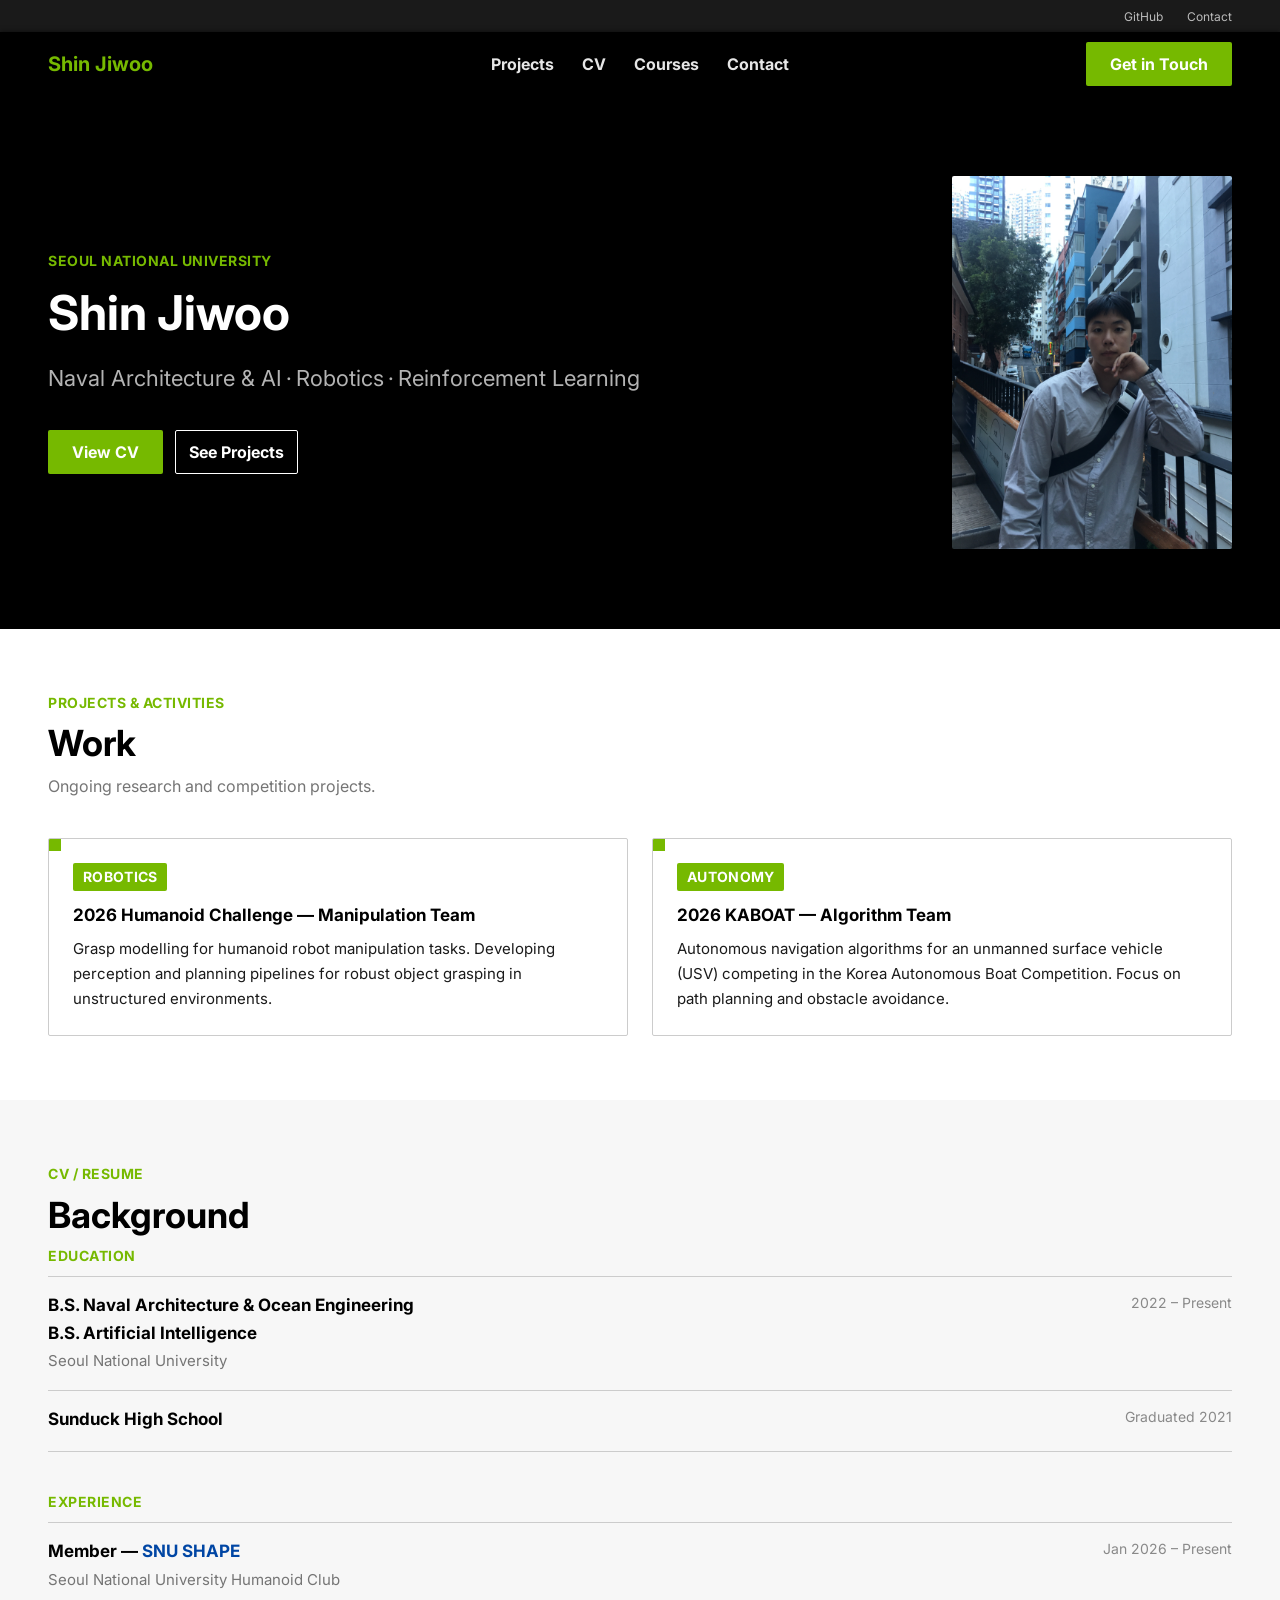
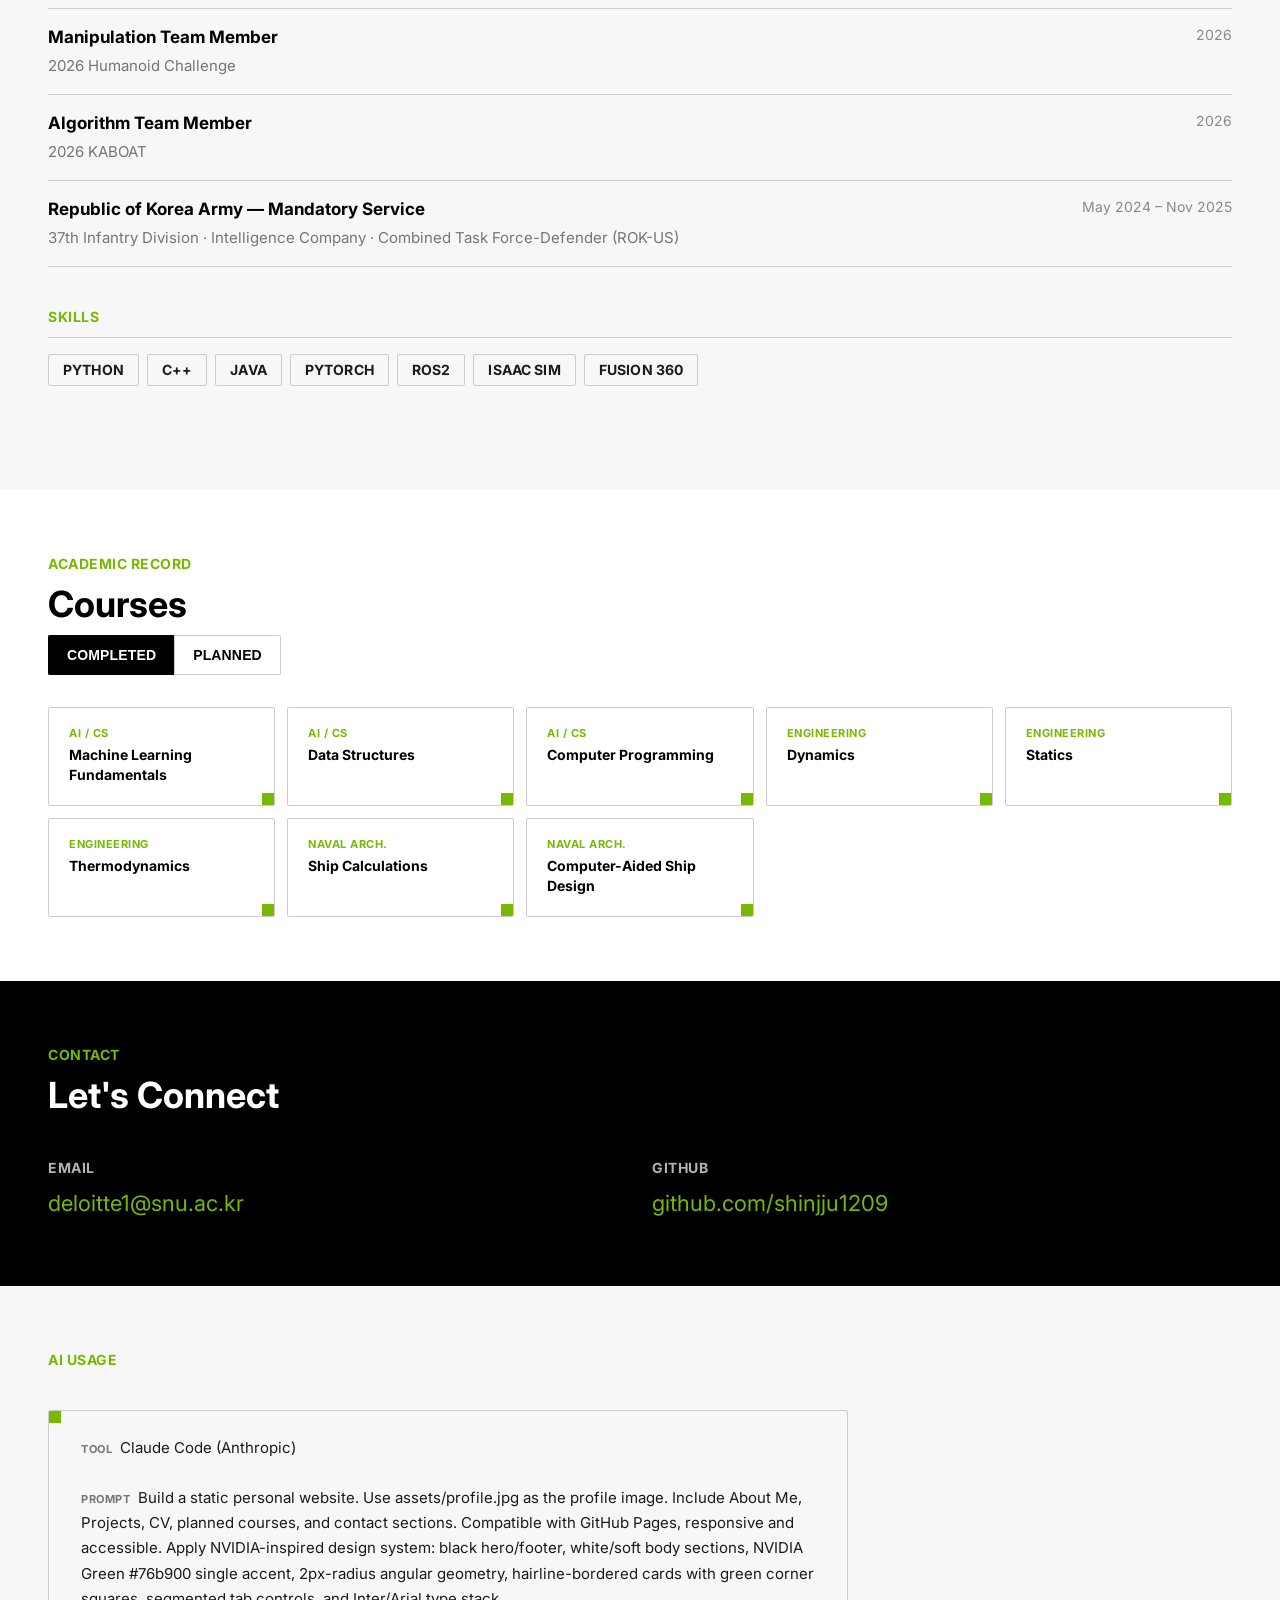
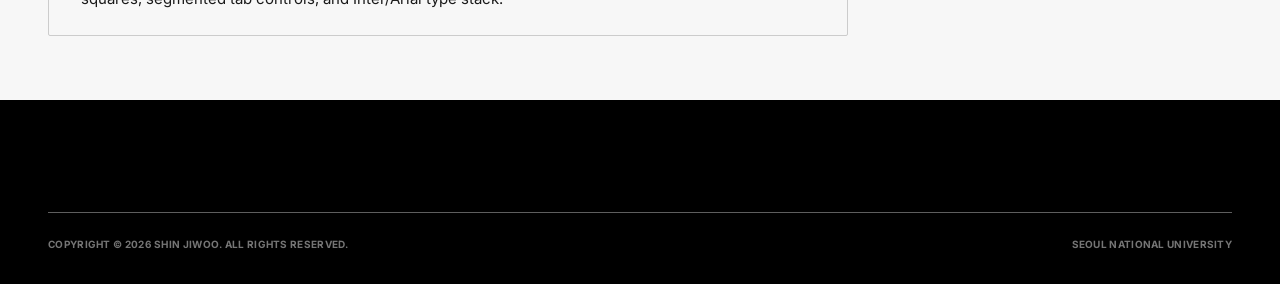
==== commit 3584894c: "Apply NVIDIA-inspired design system with green accent and angular geometry Co-Authored-By: Claude So" ====
--- a/index.html
+++ b/index.html
@@ -6,436 +6,420 @@
   <title>Shin Jiwoo</title>
   <link rel="preconnect" href="https://fonts.googleapis.com" />
   <link rel="preconnect" href="https://fonts.gstatic.com" crossorigin />
-  <link href="https://fonts.googleapis.com/css2?family=Inter:wght@300;400;600;700&display=swap" rel="stylesheet" />
+  <link href="https://fonts.googleapis.com/css2?family=Inter:wght@400;700&display=swap" rel="stylesheet" />
   <style>
     *, *::before, *::after { box-sizing: border-box; margin: 0; padding: 0; }
 
     :root {
-      --canvas:          #ffffff;
-      --parchment:       #f5f5f7;
-      --surface-black:   #000000;
-      --tile-1:          #272729;
-      --tile-2:          #2a2a2c;
-      --ink:             #1d1d1f;
-      --body-muted:      #cccccc;
-      --ink-muted-80:    #333333;
-      --ink-muted-48:    #7a7a7a;
-      --hairline:        #e0e0e0;
-      --divider-soft:    rgba(0,0,0,0.04);
-      --primary:         #0066cc;
-      --primary-focus:   #0071e3;
-      --primary-on-dark: #2997ff;
-      --on-dark:         #ffffff;
-      --on-primary:      #ffffff;
-
-      --font: 'Inter', system-ui, -apple-system, BlinkMacSystemFont, sans-serif;
-
-      --r-sm:   8px;
-      --r-md:   11px;
-      --r-lg:   18px;
-      --r-pill: 9999px;
-
-      --shadow-product: rgba(0,0,0,0.22) 0px 3px 30px 0px;
-
-      --sp-lg:      24px;
-      --sp-xxl:     48px;
-      --sp-section: 80px;
+      --primary:          #76b900;
+      --primary-dark:     #5a8d00;
+      --canvas:           #ffffff;
+      --surface-soft:     #f7f7f7;
+      --surface-dark:     #000000;
+      --surface-elevated: #1a1a1a;
+      --hairline:         #cccccc;
+      --hairline-strong:  #5e5e5e;
+      --ink:              #000000;
+      --body-color:       #1a1a1a;
+      --mute:             #757575;
+      --stone:            #898989;
+      --ash:              #a7a7a7;
+      --on-dark:          #ffffff;
+      --on-dark-mute:     rgba(255,255,255,0.7);
+      --on-primary:       #ffffff;
+      --link-blue:        #0046a4;
+
+      --r:        2px;   /* rounded.sm — universal, angular */
+
+      --sp-xs:      4px;
+      --sp-sm:      8px;
+      --sp-md:      12px;
+      --sp-lg:      16px;
+      --sp-xl:      24px;
+      --sp-xxl:     32px;
+      --sp-section: 64px;
     }
 
     html { scroll-behavior: smooth; }
 
     body {
-      font-family: var(--font);
+      font-family: 'Inter', Arial, Helvetica, sans-serif;
       background: var(--canvas);
       color: var(--ink);
-      font-size: 17px;
-      line-height: 1.47;
-      letter-spacing: -0.374px;
+      font-size: 16px;
+      line-height: 1.5;
       -webkit-font-smoothing: antialiased;
     }
 
-    /* ── GLOBAL NAV ── */
-    .global-nav {
-      position: fixed; top: 0; left: 0; right: 0;
-      z-index: 9999;
-      background: var(--surface-black);
-      height: 44px;
+    /* ── UTILITY BAR ── */
+    .utility-bar {
+      background: var(--surface-elevated);
+      height: 32px;
+      display: flex; align-items: center; justify-content: flex-end;
+      padding: 0 48px; gap: 24px;
+    }
+    .utility-bar a {
+      font-size: 12px; font-weight: 400; line-height: 1.25;
+      color: var(--on-dark-mute); text-decoration: none;
+      transition: color 0.12s;
+    }
+    .utility-bar a:hover { color: var(--on-dark); }
+
+    /* ── PRIMARY NAV ── */
+    .primary-nav {
+      position: sticky; top: 0; z-index: 9999;
+      background: var(--surface-dark);
+      height: 64px;
       display: flex; align-items: center; justify-content: space-between;
-      padding: 0 22px;
-    }
-    .gnav-logo {
-      color: var(--on-dark);
-      font-size: 17px; line-height: 1;
-      text-decoration: none;
-      letter-spacing: -0.374px;
-    }
-    .gnav-links {
+      padding: 0 48px;
+      box-shadow: 0 0 5px 0 rgba(0,0,0,0.6);
+    }
+    .pnav-logo {
+      font-size: 20px; font-weight: 700; line-height: 1;
+      color: var(--primary); text-decoration: none;
+    }
+    .pnav-links {
       display: flex; list-style: none;
       position: absolute; left: 50%; transform: translateX(-50%);
     }
-    .gnav-links a {
-      font-size: 12px; font-weight: 400;
-      line-height: 1; letter-spacing: -0.12px;
-      color: var(--on-dark);
-      text-decoration: none;
-      padding: 0 10px;
-      opacity: 0.8;
-      transition: opacity 0.15s;
-    }
-    .gnav-links a:hover { opacity: 1; }
-    .gnav-action {
-      font-size: 12px; font-weight: 400;
-      letter-spacing: -0.12px;
+    .pnav-links a {
+      font-size: 16px; font-weight: 700; line-height: 1.25;
       color: var(--on-dark); text-decoration: none;
-      opacity: 0.8; transition: opacity 0.15s;
-    }
-    .gnav-action:hover { opacity: 1; }
-
-    /* ── SUB-NAV ── */
-    .sub-nav {
-      position: fixed; top: 44px; left: 0; right: 0;
-      z-index: 9998;
-      background: rgba(245,245,247,0.8);
-      backdrop-filter: saturate(180%) blur(20px);
-      -webkit-backdrop-filter: saturate(180%) blur(20px);
-      border-bottom: 1px solid rgba(0,0,0,0.08);
-      height: 52px;
-      display: flex; align-items: center; justify-content: space-between;
-      padding: 0 22px;
-    }
-    .sub-nav-name {
-      font-size: 21px; font-weight: 600;
-      line-height: 1.19; letter-spacing: 0.231px;
-      color: var(--ink);
-    }
-    .sub-nav-links { display: flex; align-items: center; gap: 20px; }
-    .sub-nav-links a {
-      font-size: 14px; font-weight: 400;
-      letter-spacing: -0.224px;
-      color: var(--ink); text-decoration: none;
-      opacity: 0.8; transition: opacity 0.15s;
-    }
-    .sub-nav-links a:hover { opacity: 1; }
+      padding: 0 14px; opacity: 0.9;
+      transition: opacity 0.12s;
+    }
+    .pnav-links a:hover { opacity: 1; }
 
     /* ── BUTTONS ── */
     .btn-primary {
       display: inline-flex; align-items: center;
-      padding: 11px 22px;
-      font-size: 17px; font-weight: 400; letter-spacing: -0.374px; line-height: 1;
+      padding: 11px 24px; height: 44px;
+      font-size: 16px; font-weight: 700; line-height: 1.25;
       color: var(--on-primary); background: var(--primary);
-      border-radius: var(--r-pill); border: none; cursor: pointer;
-      text-decoration: none;
-      transition: transform 0.1s;
-    }
-    .btn-primary:active { transform: scale(0.95); }
-    .btn-primary:focus-visible { outline: 2px solid var(--primary-focus); outline-offset: 2px; }
-
-    .btn-ghost-pill {
+      border: none; border-radius: var(--r);
+      cursor: pointer; text-decoration: none;
+      transition: background 0.12s;
+    }
+    .btn-primary:hover { background: var(--primary-dark); }
+    .btn-primary:active { background: var(--primary-dark); }
+
+    .btn-outline-dark {
       display: inline-flex; align-items: center;
-      padding: 11px 22px;
-      font-size: 17px; font-weight: 400; letter-spacing: -0.374px; line-height: 1;
-      color: var(--primary); background: transparent;
-      border: 1px solid var(--primary); border-radius: var(--r-pill);
+      padding: 11px 13px; height: 44px;
+      font-size: 16px; font-weight: 700; line-height: 1.25;
+      color: var(--on-dark); background: transparent;
+      border: 1px solid var(--on-dark); border-radius: var(--r);
       cursor: pointer; text-decoration: none;
-      transition: transform 0.1s;
-    }
-    .btn-ghost-pill:active { transform: scale(0.95); }
-
-    .btn-sm {
-      font-size: 14px; font-weight: 400; letter-spacing: -0.224px;
-      padding: 8px 16px;
-    }
-
-    /* ── TILES ── */
-    .tile { width: 100%; padding: var(--sp-section) 22px; text-align: center; }
-    .tile-inner { max-width: 980px; margin: 0 auto; }
-    .tile-light    { background: var(--canvas);    color: var(--ink); }
-    .tile-parchment{ background: var(--parchment); color: var(--ink); }
-    .tile-dark     { background: var(--tile-1);    color: var(--on-dark); }
-    .tile-dark-2   { background: var(--tile-2);    color: var(--on-dark); }
+      transition: background 0.12s;
+    }
+    .btn-outline-dark:hover { background: rgba(255,255,255,0.08); }
+
+    .btn-ghost-link {
+      display: inline-flex; align-items: center; gap: 4px;
+      font-size: 16px; font-weight: 700; line-height: 1.25;
+      color: var(--primary); background: none; border: none;
+      cursor: pointer; text-decoration: none; padding: 0;
+    }
+    .btn-ghost-link:hover { text-decoration: underline; }
 
     /* ── HERO ── */
     #hero {
-      padding: calc(44px + 52px + var(--sp-section)) 22px var(--sp-section);
-      background: var(--canvas); text-align: center;
-    }
-    .hero-inner { max-width: 980px; margin: 0 auto; }
+      background: var(--surface-dark);
+      padding: 80px 48px;
+    }
+    .hero-inner {
+      max-width: 1280px; margin: 0 auto;
+      display: flex; align-items: center; gap: 64px;
+    }
+    .hero-copy { flex: 0 0 55%; }
+    .hero-photo-wrap { flex: 1; display: flex; justify-content: flex-end; }
+    .hero-photo { width: 280px; height: auto; display: block; border-radius: var(--r); }
     .hero-eyebrow {
-      font-size: 17px; font-weight: 400;
-      line-height: 1.47; letter-spacing: -0.374px;
-      color: var(--ink); margin-bottom: 6px;
+      font-size: 14px; font-weight: 700; line-height: 1.43;
+      letter-spacing: 0.5px; text-transform: uppercase;
+      color: var(--primary); margin-bottom: 12px;
     }
     .hero-h1 {
-      font-size: 56px; font-weight: 600;
-      line-height: 1.07; letter-spacing: -0.28px;
-      color: var(--ink); margin-bottom: 6px;
-    }
-    .hero-tagline {
-      font-size: 28px; font-weight: 400;
-      line-height: 1.14; letter-spacing: 0.196px;
-      color: var(--ink); margin-bottom: 32px;
-    }
-    .hero-ctas {
-      display: flex; gap: 16px; justify-content: center;
-      flex-wrap: wrap; margin-bottom: var(--sp-xxl);
-    }
-    .hero-photo {
-      width: 220px; height: auto;
-      display: block; margin: 0 auto;
-      box-shadow: var(--shadow-product);
-    }
-
-    /* ── TILE TYPOGRAPHY ── */
-    .tile-h2 {
-      font-size: 40px; font-weight: 600;
-      line-height: 1.10; letter-spacing: 0;
-      margin-bottom: 8px;
-    }
-    .tile-lead {
-      font-size: 28px; font-weight: 400;
-      line-height: 1.14; letter-spacing: 0.196px;
-      margin-bottom: var(--sp-xxl);
-    }
-
-    /* ── PROJECTS ── */
-    .projects-grid {
-      display: grid; grid-template-columns: 1fr 1fr;
-      gap: 20px; text-align: left;
-    }
-    .project-card {
-      background: rgba(255,255,255,0.06);
-      border: 1px solid rgba(255,255,255,0.10);
-      border-radius: var(--r-lg); padding: var(--sp-lg);
-    }
-    .project-tag {
-      font-size: 12px; font-weight: 600;
-      letter-spacing: 0.96px; text-transform: uppercase;
-      color: var(--primary-on-dark); margin-bottom: 12px;
-    }
-    .project-name {
-      font-size: 19px; font-weight: 600;
-      line-height: 1.2; letter-spacing: -0.374px;
-      color: var(--on-dark); margin-bottom: 8px;
-    }
-    .project-desc {
-      font-size: 14px; font-weight: 400;
-      line-height: 1.43; letter-spacing: -0.224px;
-      color: var(--body-muted);
+      font-size: 48px; font-weight: 700; line-height: 1.25;
+      color: var(--on-dark); margin-bottom: 16px;
+    }
+    .hero-sub {
+      font-size: 22px; font-weight: 400; line-height: 1.75;
+      color: var(--on-dark-mute); margin-bottom: 32px;
+    }
+    .hero-ctas { display: flex; gap: 12px; flex-wrap: wrap; }
+
+    /* ── SECTIONS ── */
+    .section { padding: var(--sp-section) 48px; }
+    .section-soft { background: var(--surface-soft); }
+    .section-dark { background: var(--surface-dark); }
+    .section-inner { max-width: 1280px; margin: 0 auto; }
+
+    .section-eyebrow {
+      font-size: 14px; font-weight: 700; line-height: 1.43;
+      letter-spacing: 0.5px; text-transform: uppercase;
+      color: var(--primary); margin-bottom: 8px;
+    }
+    .section-h2 {
+      font-size: 36px; font-weight: 700; line-height: 1.25;
+      color: var(--ink); margin-bottom: 8px;
+    }
+    .section-h2-dark { color: var(--on-dark); }
+    .section-sub {
+      font-size: 16px; font-weight: 400; line-height: 1.5;
+      color: var(--mute); margin-bottom: 40px; max-width: 680px;
+    }
+
+    /* ── CARDS ── */
+    .card-grid { display: grid; gap: var(--sp-xl); }
+    .col-2 { grid-template-columns: 1fr 1fr; }
+
+    .card {
+      background: var(--canvas);
+      border: 1px solid var(--hairline);
+      border-radius: var(--r);
+      padding: var(--sp-xl);
+      position: relative; overflow: hidden;
+    }
+    /* Corner square — the NVIDIA signature motif */
+    .card::before {
+      content: '';
+      position: absolute; top: 0; left: 0;
+      width: 12px; height: 12px;
+      background: var(--primary);
+    }
+    .card-tag {
+      display: inline-block;
+      font-size: 14px; font-weight: 700; line-height: 1.43;
+      letter-spacing: 0.3px; text-transform: uppercase;
+      color: var(--on-primary); background: var(--primary);
+      padding: 4px 10px; border-radius: var(--r);
+      margin-bottom: 12px;
+    }
+    .card-title {
+      font-size: 17px; font-weight: 700; line-height: 1.47;
+      color: var(--ink); margin-bottom: 8px;
+    }
+    .card-body {
+      font-size: 15px; font-weight: 400; line-height: 1.67;
+      color: var(--body-color);
     }
 
     /* ── CV ── */
-    .cv-block { margin-bottom: var(--sp-xxl); text-align: left; }
+    .cv-block { margin-bottom: 40px; }
     .cv-block-label {
-      font-size: 14px; font-weight: 600; letter-spacing: -0.224px;
-      color: var(--ink);
+      font-size: 14px; font-weight: 700; line-height: 1.43;
+      letter-spacing: 0.5px; text-transform: uppercase;
+      color: var(--primary);
       border-bottom: 1px solid var(--hairline);
-      padding-bottom: 12px;
+      padding-bottom: 10px;
     }
     .cv-row {
       display: flex; justify-content: space-between;
       align-items: flex-start; gap: 1rem;
-      padding: 18px 0;
-      border-bottom: 1px solid var(--hairline);
+      padding: 16px 0; border-bottom: 1px solid var(--hairline);
     }
     .cv-role {
-      font-size: 17px; font-weight: 600;
-      letter-spacing: -0.374px; line-height: 1.24;
-      color: var(--ink); margin-bottom: 4px;
+      font-size: 17px; font-weight: 700; line-height: 1.47;
+      color: var(--ink); margin-bottom: 3px;
     }
     .cv-org {
-      font-size: 17px; font-weight: 400;
-      letter-spacing: -0.374px; color: var(--ink-muted-80);
+      font-size: 15px; font-weight: 400; line-height: 1.67;
+      color: var(--mute);
     }
     .cv-date {
-      font-size: 14px; font-weight: 400;
-      letter-spacing: -0.224px; color: var(--ink-muted-48);
-      white-space: nowrap;
-    }
-    .skills-list { display: flex; flex-wrap: wrap; gap: 8px; padding-top: 20px; }
+      font-size: 14px; font-weight: 400; line-height: 1.43;
+      color: var(--stone); white-space: nowrap;
+    }
+    a.cv-link { color: var(--link-blue); text-decoration: none; }
+    a.cv-link:hover { text-decoration: underline; }
+    .skills-list { display: flex; flex-wrap: wrap; gap: 8px; padding-top: 16px; }
     .skill-chip {
-      font-size: 14px; font-weight: 400; letter-spacing: -0.224px;
-      color: var(--ink); background: var(--canvas);
-      border: 1px solid var(--hairline);
-      border-radius: var(--r-pill); padding: 6px 16px;
-    }
-    a.text-link { color: var(--primary); text-decoration: none; }
-    a.text-link:hover { text-decoration: underline; }
+      font-size: 14px; font-weight: 700; line-height: 1;
+      letter-spacing: 0.144px; text-transform: uppercase;
+      color: var(--body-color); background: var(--surface-soft);
+      border: 1px solid var(--hairline); border-radius: var(--r);
+      padding: 8px 14px;
+    }
 
     /* ── COURSES ── */
-    .course-tabs {
-      display: flex; justify-content: center;
-      border-bottom: 1px solid rgba(255,255,255,0.15);
-      margin-bottom: 32px;
-    }
-    .course-tab-btn {
-      padding: 12px 24px;
-      font-size: 15px; font-weight: 400; letter-spacing: -0.224px;
-      background: none; border: none; border-bottom: 2px solid transparent;
-      cursor: pointer; color: var(--body-muted); margin-bottom: -1px;
-      transition: color 0.15s, border-color 0.15s;
-    }
-    .course-tab-btn.active { color: var(--on-dark); border-bottom-color: var(--on-dark); }
-    .course-tab-btn:hover  { color: var(--on-dark); }
+    .seg-tabs { display: flex; margin-bottom: 32px; }
+    .seg-tab {
+      padding: 10px 18px; height: 40px;
+      font-size: 14px; font-weight: 700; line-height: 1; letter-spacing: 0.144px;
+      text-transform: uppercase;
+      color: var(--ink); background: transparent;
+      border: 1px solid var(--hairline); border-right: none;
+      cursor: pointer; border-radius: 0;
+      transition: background 0.12s, color 0.12s, border-color 0.12s;
+    }
+    .seg-tab:first-child { border-radius: var(--r) 0 0 var(--r); }
+    .seg-tab:last-child  { border-right: 1px solid var(--hairline); border-radius: 0 var(--r) var(--r) 0; }
+    .seg-tab.active {
+      background: var(--ink); color: var(--on-dark);
+      border-color: var(--ink);
+    }
     .course-panel { display: none; }
     .course-panel.active { display: block; }
-    .course-grid {
-      display: grid;
-      grid-template-columns: repeat(auto-fill, minmax(200px, 1fr));
-      gap: 12px; text-align: left;
-    }
+    .course-grid { display: grid; grid-template-columns: repeat(auto-fill, minmax(200px,1fr)); gap: var(--sp-md); }
     .course-card {
-      background: rgba(255,255,255,0.06);
-      border: 1px solid rgba(255,255,255,0.10);
-      border-radius: var(--r-lg); padding: 20px;
+      background: var(--canvas); border: 1px solid var(--hairline);
+      border-radius: var(--r); padding: 20px;
+      position: relative; overflow: hidden;
+    }
+    /* Corner square — bottom-right variant */
+    .course-card::after {
+      content: '';
+      position: absolute; bottom: 0; right: 0;
+      width: 12px; height: 12px;
+      background: var(--primary);
     }
     .course-dept {
-      font-size: 11px; font-weight: 600;
-      letter-spacing: 0.96px; text-transform: uppercase;
-      color: var(--primary-on-dark); margin-bottom: 6px;
+      font-size: 11px; font-weight: 700; line-height: 1;
+      letter-spacing: 0.5px; text-transform: uppercase;
+      color: var(--primary); margin-bottom: 6px;
     }
     .course-name {
-      font-size: 14px; font-weight: 400;
-      letter-spacing: -0.224px; line-height: 1.43;
-      color: var(--on-dark);
+      font-size: 14px; font-weight: 700; line-height: 1.43;
+      color: var(--ink);
     }
 
     /* ── CONTACT ── */
-    .contact-grid {
-      display: grid; grid-template-columns: 1fr 1fr;
-      gap: 20px; margin-top: var(--sp-xxl); text-align: left;
-    }
-    .contact-card {
-      border: 1px solid var(--hairline); border-radius: var(--r-lg);
-      padding: var(--sp-lg);
-    }
+    .contact-grid { display: grid; grid-template-columns: 1fr 1fr; gap: var(--sp-xl); margin-top: 40px; }
     .contact-label {
-      font-size: 12px; font-weight: 600;
-      letter-spacing: 0.96px; text-transform: uppercase;
-      color: var(--ink-muted-48); margin-bottom: 8px;
+      font-size: 14px; font-weight: 700; line-height: 1.43;
+      letter-spacing: 0.5px; text-transform: uppercase;
+      color: var(--on-dark-mute); margin-bottom: 6px;
     }
     .contact-value {
-      font-size: 19px; font-weight: 400; letter-spacing: -0.374px;
+      font-size: 22px; font-weight: 400; line-height: 1.75;
       color: var(--primary); text-decoration: none;
     }
     .contact-value:hover { text-decoration: underline; }
 
     /* ── AI USAGE ── */
     .ai-card {
-      background: var(--canvas); border: 1px solid var(--hairline);
-      border-radius: var(--r-lg); padding: var(--sp-lg) 32px;
-      text-align: left; max-width: 680px; margin: var(--sp-xxl) auto 0;
-    }
-    .ai-card p {
-      font-size: 14px; line-height: 1.6; letter-spacing: -0.224px;
-      color: var(--ink-muted-80);
-    }
+      background: var(--surface-soft); border: 1px solid var(--hairline);
+      border-radius: var(--r); padding: var(--sp-xl) var(--sp-xxl);
+      max-width: 800px; margin-top: 40px;
+      position: relative; overflow: hidden;
+    }
+    .ai-card::before {
+      content: '';
+      position: absolute; top: 0; left: 0;
+      width: 12px; height: 12px; background: var(--primary);
+    }
+    .ai-card p { font-size: 15px; font-weight: 400; line-height: 1.67; color: var(--body-color); }
     .ai-card strong {
-      font-size: 11px; font-weight: 600;
-      letter-spacing: 0.96px; text-transform: uppercase;
-      color: var(--ink-muted-48);
+      font-size: 11px; font-weight: 700;
+      letter-spacing: 0.5px; text-transform: uppercase;
+      color: var(--mute);
     }
 
     /* ── FOOTER ── */
     footer {
-      background: var(--parchment);
-      border-top: 1px solid var(--hairline);
-      padding: 64px 22px;
-    }
-    .footer-inner { max-width: 980px; margin: 0 auto; }
-    .footer-legal {
+      background: var(--surface-dark);
+      padding: 64px 48px 32px;
+    }
+    .footer-inner { max-width: 1280px; margin: 0 auto; }
+    .footer-fine {
+      border-top: 1px solid var(--hairline-strong);
+      margin-top: 48px; padding-top: 24px;
       display: flex; justify-content: space-between;
       align-items: center; flex-wrap: wrap; gap: 12px;
     }
-    .footer-legal p {
-      font-size: 12px; font-weight: 400;
-      letter-spacing: -0.12px; line-height: 1;
-      color: var(--ink-muted-48);
+    .footer-fine p {
+      font-size: 10px; font-weight: 700; line-height: 1.5;
+      letter-spacing: 0.3px; text-transform: uppercase;
+      color: var(--mute);
     }
 
     /* ── RESPONSIVE ── */
-    @media (max-width: 833px) {
-      .gnav-links { display: none; }
-      .sub-nav-links a:not(.btn-primary) { display: none; }
-      .hero-h1   { font-size: 34px; }
-      .hero-tagline { font-size: 21px; }
-      .tile-h2   { font-size: 28px; }
-      .tile-lead { font-size: 21px; }
-      .projects-grid { grid-template-columns: 1fr; }
-      .contact-grid  { grid-template-columns: 1fr; }
-    }
-    @media (max-width: 640px) {
-      .hero-h1   { font-size: 28px; }
-      .tile-h2   { font-size: 24px; }
-      .tile-lead { font-size: 19px; }
-      footer { padding: 40px 22px; }
-      .footer-legal { flex-direction: column; align-items: flex-start; }
+    @media (max-width: 768px) {
+      .utility-bar { display: none; }
+      .primary-nav { padding: 0 24px; }
+      .pnav-links { display: none; }
+      #hero { padding: 64px 24px; }
+      .hero-inner { flex-direction: column; gap: 40px; }
+      .hero-photo-wrap { justify-content: flex-start; }
+      .hero-h1 { font-size: 36px; }
+      .hero-sub { font-size: 19px; }
+      .section { padding: 48px 24px; }
+      .col-2 { grid-template-columns: 1fr; }
+      .contact-grid { grid-template-columns: 1fr; }
+      footer { padding: 48px 24px 24px; }
+    }
+    @media (max-width: 480px) {
+      .hero-h1 { font-size: 32px; }
+      .section-h2 { font-size: 28px; }
+      .course-grid { grid-template-columns: 1fr 1fr; }
     }
   </style>
 </head>
 <body>
 
-<!-- GLOBAL NAV -->
-<nav class="global-nav">
-  <a class="gnav-logo" href="#hero">Shin Jiwoo</a>
-  <ul class="gnav-links">
+<!-- UTILITY BAR -->
+<div class="utility-bar">
+  <a href="https://github.com/shinjju1209" target="_blank">GitHub</a>
+  <a href="mailto:deloitte1@snu.ac.kr">Contact</a>
+</div>
+
+<!-- PRIMARY NAV -->
+<nav class="primary-nav">
+  <a class="pnav-logo" href="#hero">Shin Jiwoo</a>
+  <ul class="pnav-links">
     <li><a href="#projects">Projects</a></li>
     <li><a href="#cv">CV</a></li>
     <li><a href="#courses">Courses</a></li>
     <li><a href="#contact">Contact</a></li>
   </ul>
-  <a href="https://github.com/shinjju1209" class="gnav-action" target="_blank">GitHub</a>
+  <a href="#contact" class="btn-primary">Get in Touch</a>
 </nav>
 
-<!-- SUB-NAV -->
-<div class="sub-nav">
-  <span class="sub-nav-name">Shin Jiwoo</span>
-  <div class="sub-nav-links">
-    <a href="#projects">Projects</a>
-    <a href="#cv">CV</a>
-    <a href="#courses">Courses</a>
-    <a href="#contact" class="btn-primary btn-sm">Contact</a>
-  </div>
-</div>
-
-<!-- HERO (white tile) -->
+<!-- HERO (dark) -->
 <section id="hero">
   <div class="hero-inner">
-    <p class="hero-eyebrow">Seoul National University</p>
-    <h1 class="hero-h1">Shin Jiwoo</h1>
-    <p class="hero-tagline">Naval Architecture &amp; AI&thinsp;·&thinsp;Robotics&thinsp;·&thinsp;Reinforcement Learning</p>
-    <div class="hero-ctas">
-      <a href="#cv" class="btn-primary">View CV</a>
-      <a href="#contact" class="btn-ghost-pill">Get in Touch</a>
-    </div>
-    <img class="hero-photo" src="assets/profile.jpg" alt="Shin Jiwoo" />
+    <div class="hero-copy">
+      <p class="hero-eyebrow">Seoul National University</p>
+      <h1 class="hero-h1">Shin Jiwoo</h1>
+      <p class="hero-sub">Naval Architecture &amp; AI&thinsp;·&thinsp;Robotics&thinsp;·&thinsp;Reinforcement Learning</p>
+      <div class="hero-ctas">
+        <a href="#cv" class="btn-primary">View CV</a>
+        <a href="#projects" class="btn-outline-dark">See Projects</a>
+      </div>
+    </div>
+    <div class="hero-photo-wrap">
+      <img class="hero-photo" src="assets/profile.jpg" alt="Shin Jiwoo" />
+    </div>
   </div>
 </section>
 
-<!-- PROJECTS (dark tile) -->
-<section class="tile tile-dark" id="projects">
-  <div class="tile-inner">
-    <h2 class="tile-h2">Work</h2>
-    <p class="tile-lead" style="color:var(--body-muted);">Projects &amp; Activities</p>
-    <div class="projects-grid">
-      <div class="project-card">
-        <p class="project-tag">Robotics</p>
-        <h3 class="project-name">2026 Humanoid Challenge — Manipulation Team</h3>
-        <p class="project-desc">Grasp modelling for humanoid robot manipulation tasks. Developing perception and planning pipelines for robust object grasping in unstructured environments.</p>
-      </div>
-      <div class="project-card">
-        <p class="project-tag">Autonomy</p>
-        <h3 class="project-name">2026 KABOAT — Algorithm Team</h3>
-        <p class="project-desc">Autonomous navigation algorithms for an unmanned surface vehicle (USV) competing in the Korea Autonomous Boat Competition. Focus on path planning and obstacle avoidance.</p>
+<!-- PROJECTS (white canvas) -->
+<section class="section" id="projects">
+  <div class="section-inner">
+    <p class="section-eyebrow">Projects &amp; Activities</p>
+    <h2 class="section-h2">Work</h2>
+    <p class="section-sub">Ongoing research and competition projects.</p>
+    <div class="card-grid col-2">
+      <div class="card">
+        <span class="card-tag">Robotics</span>
+        <h3 class="card-title">2026 Humanoid Challenge — Manipulation Team</h3>
+        <p class="card-body">Grasp modelling for humanoid robot manipulation tasks. Developing perception and planning pipelines for robust object grasping in unstructured environments.</p>
+      </div>
+      <div class="card">
+        <span class="card-tag">Autonomy</span>
+        <h3 class="card-title">2026 KABOAT — Algorithm Team</h3>
+        <p class="card-body">Autonomous navigation algorithms for an unmanned surface vehicle (USV) competing in the Korea Autonomous Boat Competition. Focus on path planning and obstacle avoidance.</p>
       </div>
     </div>
   </div>
 </section>
 
-<!-- CV (parchment tile) -->
-<section class="tile tile-parchment" id="cv">
-  <div class="tile-inner" style="text-align:left;">
-    <h2 class="tile-h2" style="text-align:center;">Background</h2>
-    <p class="tile-lead" style="text-align:center;color:var(--ink-muted-80);">CV / Resume</p>
+<!-- CV (soft surface) -->
+<section class="section section-soft" id="cv">
+  <div class="section-inner">
+    <p class="section-eyebrow">CV / Resume</p>
+    <h2 class="section-h2">Background</h2>
 
     <div class="cv-block">
       <p class="cv-block-label">Education</p>
@@ -448,9 +432,7 @@
         <span class="cv-date">2022 – Present</span>
       </div>
       <div class="cv-row">
-        <div>
-          <p class="cv-role">Sunduck High School</p>
-        </div>
+        <div><p class="cv-role">Sunduck High School</p></div>
         <span class="cv-date">Graduated 2021</span>
       </div>
     </div>
@@ -459,7 +441,7 @@
       <p class="cv-block-label">Experience</p>
       <div class="cv-row">
         <div>
-          <p class="cv-role">Member — <a href="https://www.snu-shape.com/" target="_blank" class="text-link">SNU SHAPE</a></p>
+          <p class="cv-role">Member — <a href="https://www.snu-shape.com/" target="_blank" class="cv-link">SNU SHAPE</a></p>
           <p class="cv-org">Seoul National University Humanoid Club</p>
         </div>
         <span class="cv-date">Jan 2026 – Present</span>
@@ -502,15 +484,15 @@
   </div>
 </section>
 
-<!-- COURSES (dark tile 2) -->
-<section class="tile tile-dark-2" id="courses">
-  <div class="tile-inner">
-    <h2 class="tile-h2">Courses</h2>
-    <p class="tile-lead" style="color:var(--body-muted);">Academic Record</p>
-
-    <div class="course-tabs">
-      <button class="course-tab-btn active" onclick="switchTab(event,'completed')">Completed</button>
-      <button class="course-tab-btn" onclick="switchTab(event,'planned')">Planned</button>
+<!-- COURSES (white canvas) -->
+<section class="section" id="courses">
+  <div class="section-inner">
+    <p class="section-eyebrow">Academic Record</p>
+    <h2 class="section-h2">Courses</h2>
+
+    <div class="seg-tabs">
+      <button class="seg-tab active" onclick="switchTab(event,'completed')">Completed</button>
+      <button class="seg-tab" onclick="switchTab(event,'planned')">Planned</button>
     </div>
 
     <div id="tab-completed" class="course-panel active">
@@ -539,17 +521,17 @@
   </div>
 </section>
 
-<!-- CONTACT (white tile) -->
-<section class="tile tile-light" id="contact">
-  <div class="tile-inner">
-    <h2 class="tile-h2">Let's Connect</h2>
-    <p class="tile-lead" style="color:var(--ink-muted-80);">Contact</p>
+<!-- CONTACT (dark CTA strip) -->
+<section class="section section-dark" id="contact">
+  <div class="section-inner">
+    <p class="section-eyebrow">Contact</p>
+    <h2 class="section-h2 section-h2-dark">Let's Connect</h2>
     <div class="contact-grid">
-      <div class="contact-card">
+      <div>
         <p class="contact-label">Email</p>
         <a href="mailto:deloitte1@snu.ac.kr" class="contact-value">deloitte1@snu.ac.kr</a>
       </div>
-      <div class="contact-card">
+      <div>
         <p class="contact-label">GitHub</p>
         <a href="https://github.com/shinjju1209" class="contact-value" target="_blank">github.com/shinjju1209</a>
       </div>
@@ -557,14 +539,14 @@
   </div>
 </section>
 
-<!-- AI USAGE (parchment tile) -->
-<section class="tile tile-parchment" id="ai-usage">
-  <div class="tile-inner">
-    <h2 class="tile-h2" style="font-size:28px;margin-bottom:0;">AI Usage</h2>
+<!-- AI USAGE (soft surface) -->
+<section class="section section-soft" id="ai-usage">
+  <div class="section-inner">
+    <p class="section-eyebrow">AI Usage</p>
     <div class="ai-card">
       <p>
         <strong>Tool</strong>&nbsp;&nbsp;Claude Code (Anthropic)<br /><br />
-        <strong>Prompt</strong>&nbsp;&nbsp;Build a static personal website in the repo root. Use assets/profile.jpg as the profile image. Include About Me, Projects, CV, planned courses, and contact sections. Keep the site simple and compatible with GitHub Pages. Make the page responsive and accessible. Apply Apple-inspired design system: black global nav, frosted sub-nav, alternating light/dark tiles, single #0066cc Action Blue accent, SF Pro typography stack with negative letter-spacing, and pill CTAs.
+        <strong>Prompt</strong>&nbsp;&nbsp;Build a static personal website. Use assets/profile.jpg as the profile image. Include About Me, Projects, CV, planned courses, and contact sections. Compatible with GitHub Pages, responsive and accessible. Apply NVIDIA-inspired design system: black hero/footer, white/soft body sections, NVIDIA Green #76b900 single accent, 2px-radius angular geometry, hairline-bordered cards with green corner squares, segmented tab controls, and Inter/Arial type stack.
       </p>
     </div>
   </div>
@@ -573,7 +555,7 @@
 <!-- FOOTER -->
 <footer>
   <div class="footer-inner">
-    <div class="footer-legal">
+    <div class="footer-fine">
       <p>Copyright &copy; 2026 Shin Jiwoo. All rights reserved.</p>
       <p>Seoul National University</p>
     </div>
@@ -582,7 +564,7 @@
 
 <script>
   function switchTab(e, tab) {
-    document.querySelectorAll('.course-tab-btn').forEach(b => b.classList.remove('active'));
+    document.querySelectorAll('.seg-tab').forEach(b => b.classList.remove('active'));
     document.querySelectorAll('.course-panel').forEach(p => p.classList.remove('active'));
     e.target.classList.add('active');
     document.getElementById('tab-' + tab).classList.add('active');
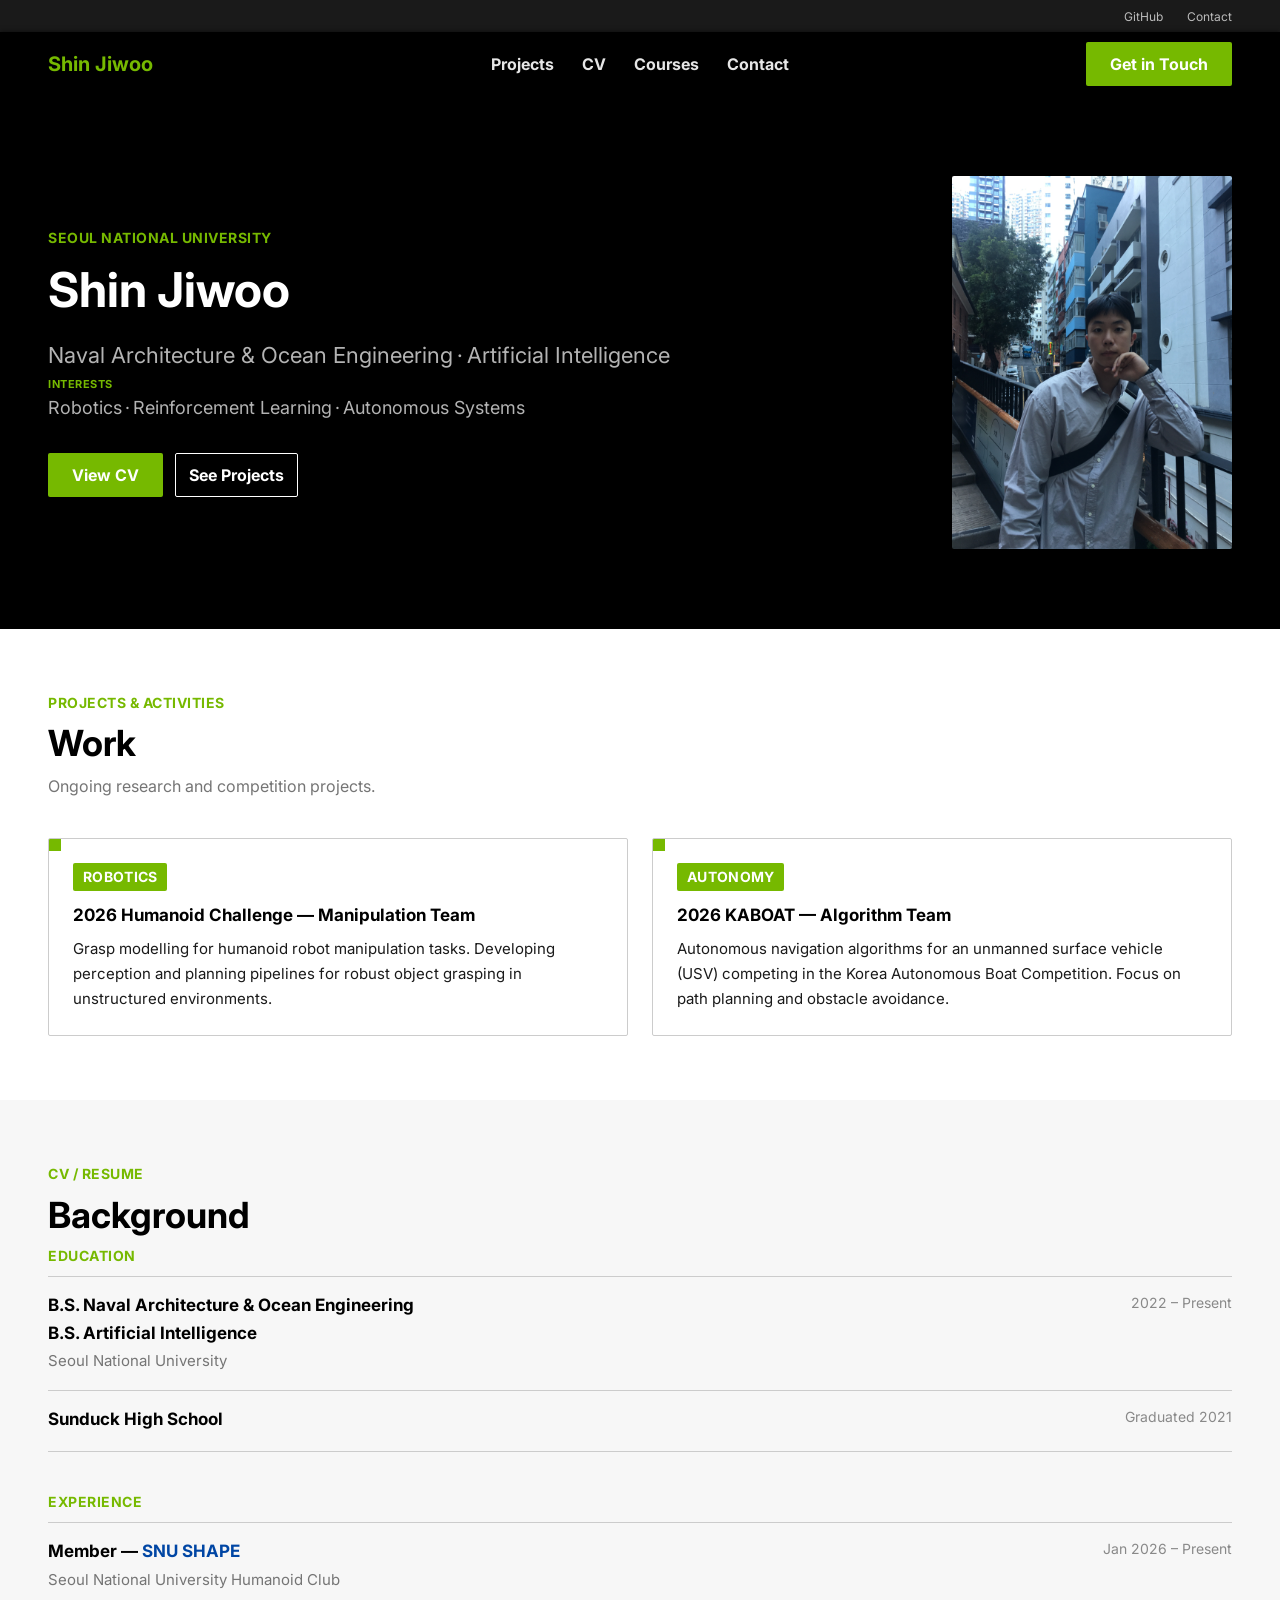
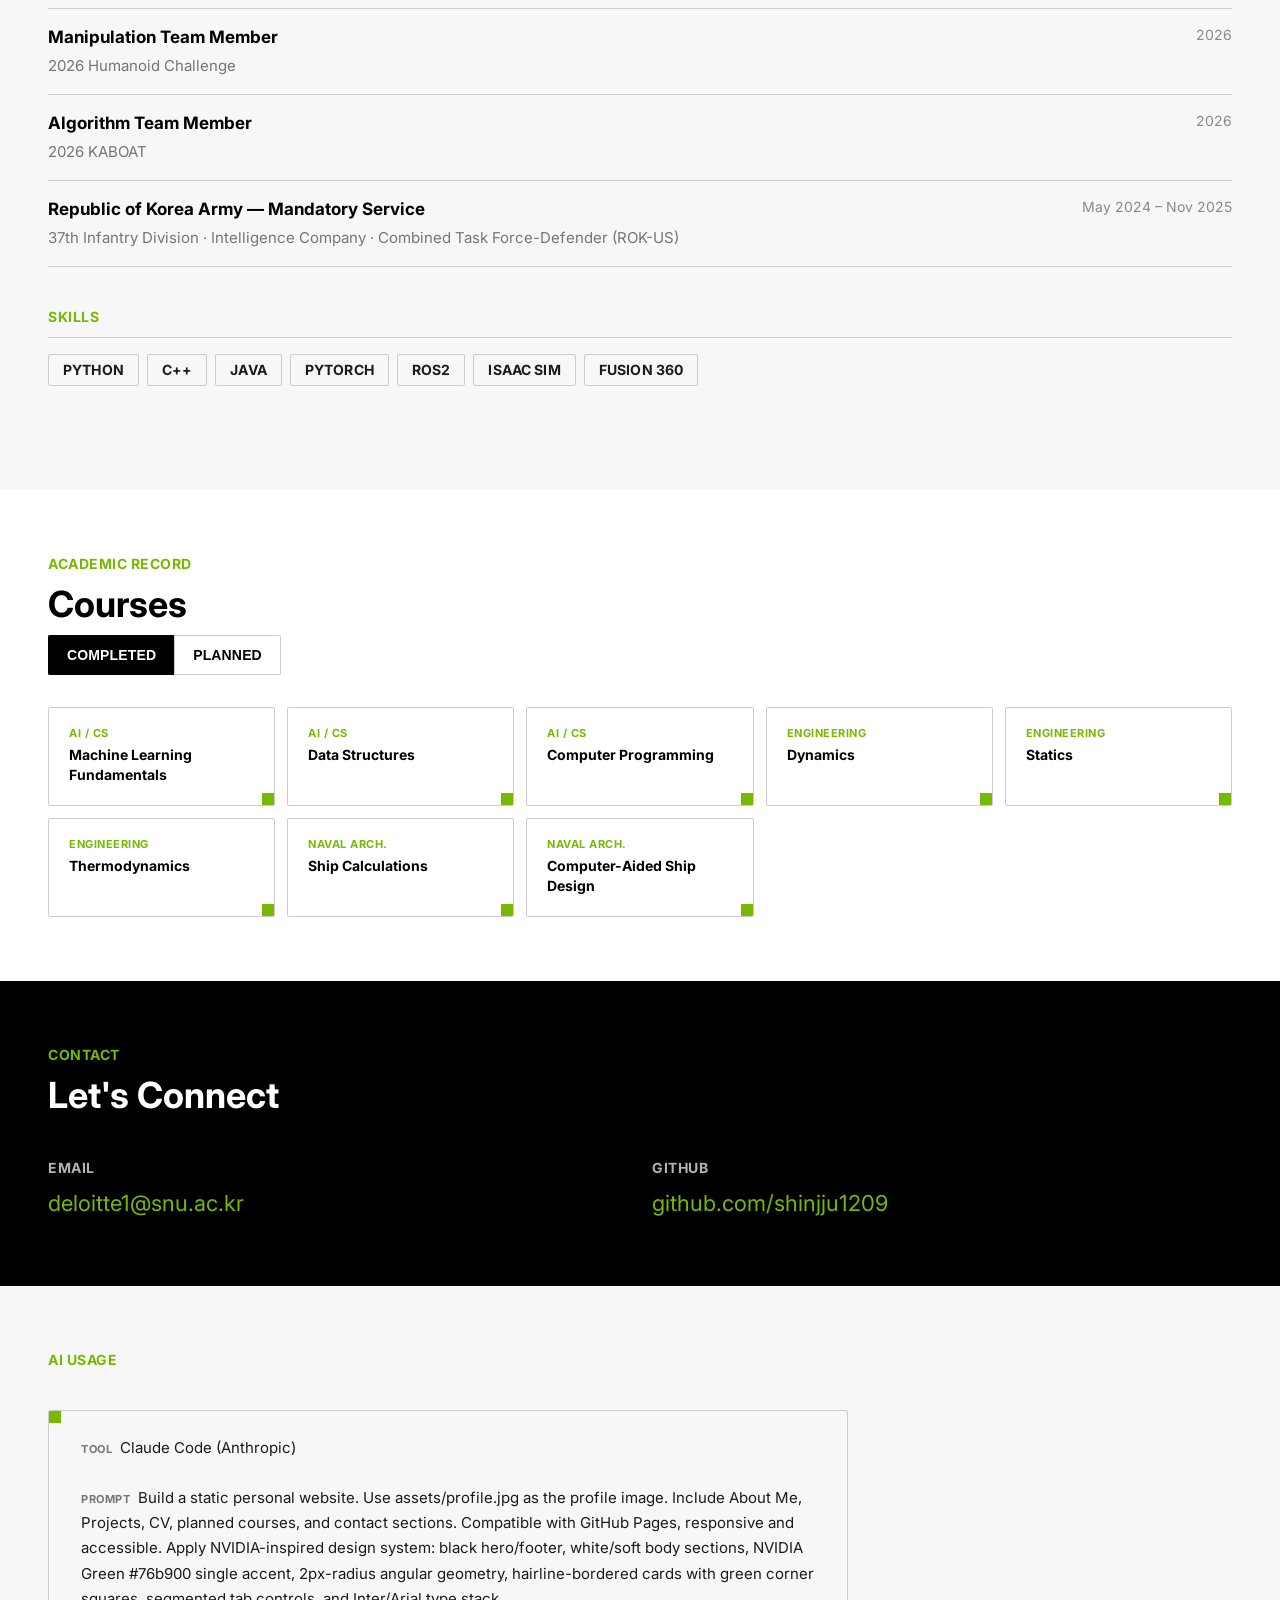
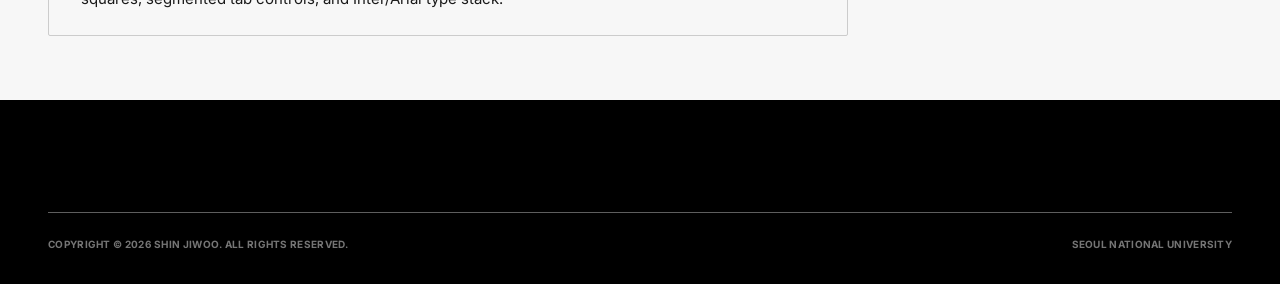
==== commit 9e11335b: "Split hero subtitle into major and interests lines Co-Authored-By: Claude Sonnet 4.6 <noreply@anthro" ====
--- a/index.html
+++ b/index.html
@@ -143,8 +143,17 @@
       font-size: 48px; font-weight: 700; line-height: 1.25;
       color: var(--on-dark); margin-bottom: 16px;
     }
-    .hero-sub {
+    .hero-major {
       font-size: 22px; font-weight: 400; line-height: 1.75;
+      color: var(--on-dark-mute); margin-bottom: 4px;
+    }
+    .hero-interests-label {
+      font-size: 11px; font-weight: 700; line-height: 1;
+      letter-spacing: 0.5px; text-transform: uppercase;
+      color: var(--primary); margin-bottom: 4px;
+    }
+    .hero-interests {
+      font-size: 18px; font-weight: 400; line-height: 1.5;
       color: var(--on-dark-mute); margin-bottom: 32px;
     }
     .hero-ctas { display: flex; gap: 12px; flex-wrap: wrap; }
@@ -343,7 +352,8 @@
       .hero-inner { flex-direction: column; gap: 40px; }
       .hero-photo-wrap { justify-content: flex-start; }
       .hero-h1 { font-size: 36px; }
-      .hero-sub { font-size: 19px; }
+      .hero-major { font-size: 19px; }
+      .hero-interests { font-size: 16px; }
       .section { padding: 48px 24px; }
       .col-2 { grid-template-columns: 1fr; }
       .contact-grid { grid-template-columns: 1fr; }
@@ -382,7 +392,9 @@
     <div class="hero-copy">
       <p class="hero-eyebrow">Seoul National University</p>
       <h1 class="hero-h1">Shin Jiwoo</h1>
-      <p class="hero-sub">Naval Architecture &amp; AI&thinsp;·&thinsp;Robotics&thinsp;·&thinsp;Reinforcement Learning</p>
+      <p class="hero-major">Naval Architecture &amp; Ocean Engineering&thinsp;·&thinsp;Artificial Intelligence</p>
+      <p class="hero-interests-label">Interests</p>
+      <p class="hero-interests">Robotics&thinsp;·&thinsp;Reinforcement Learning&thinsp;·&thinsp;Autonomous Systems</p>
       <div class="hero-ctas">
         <a href="#cv" class="btn-primary">View CV</a>
         <a href="#projects" class="btn-outline-dark">See Projects</a>
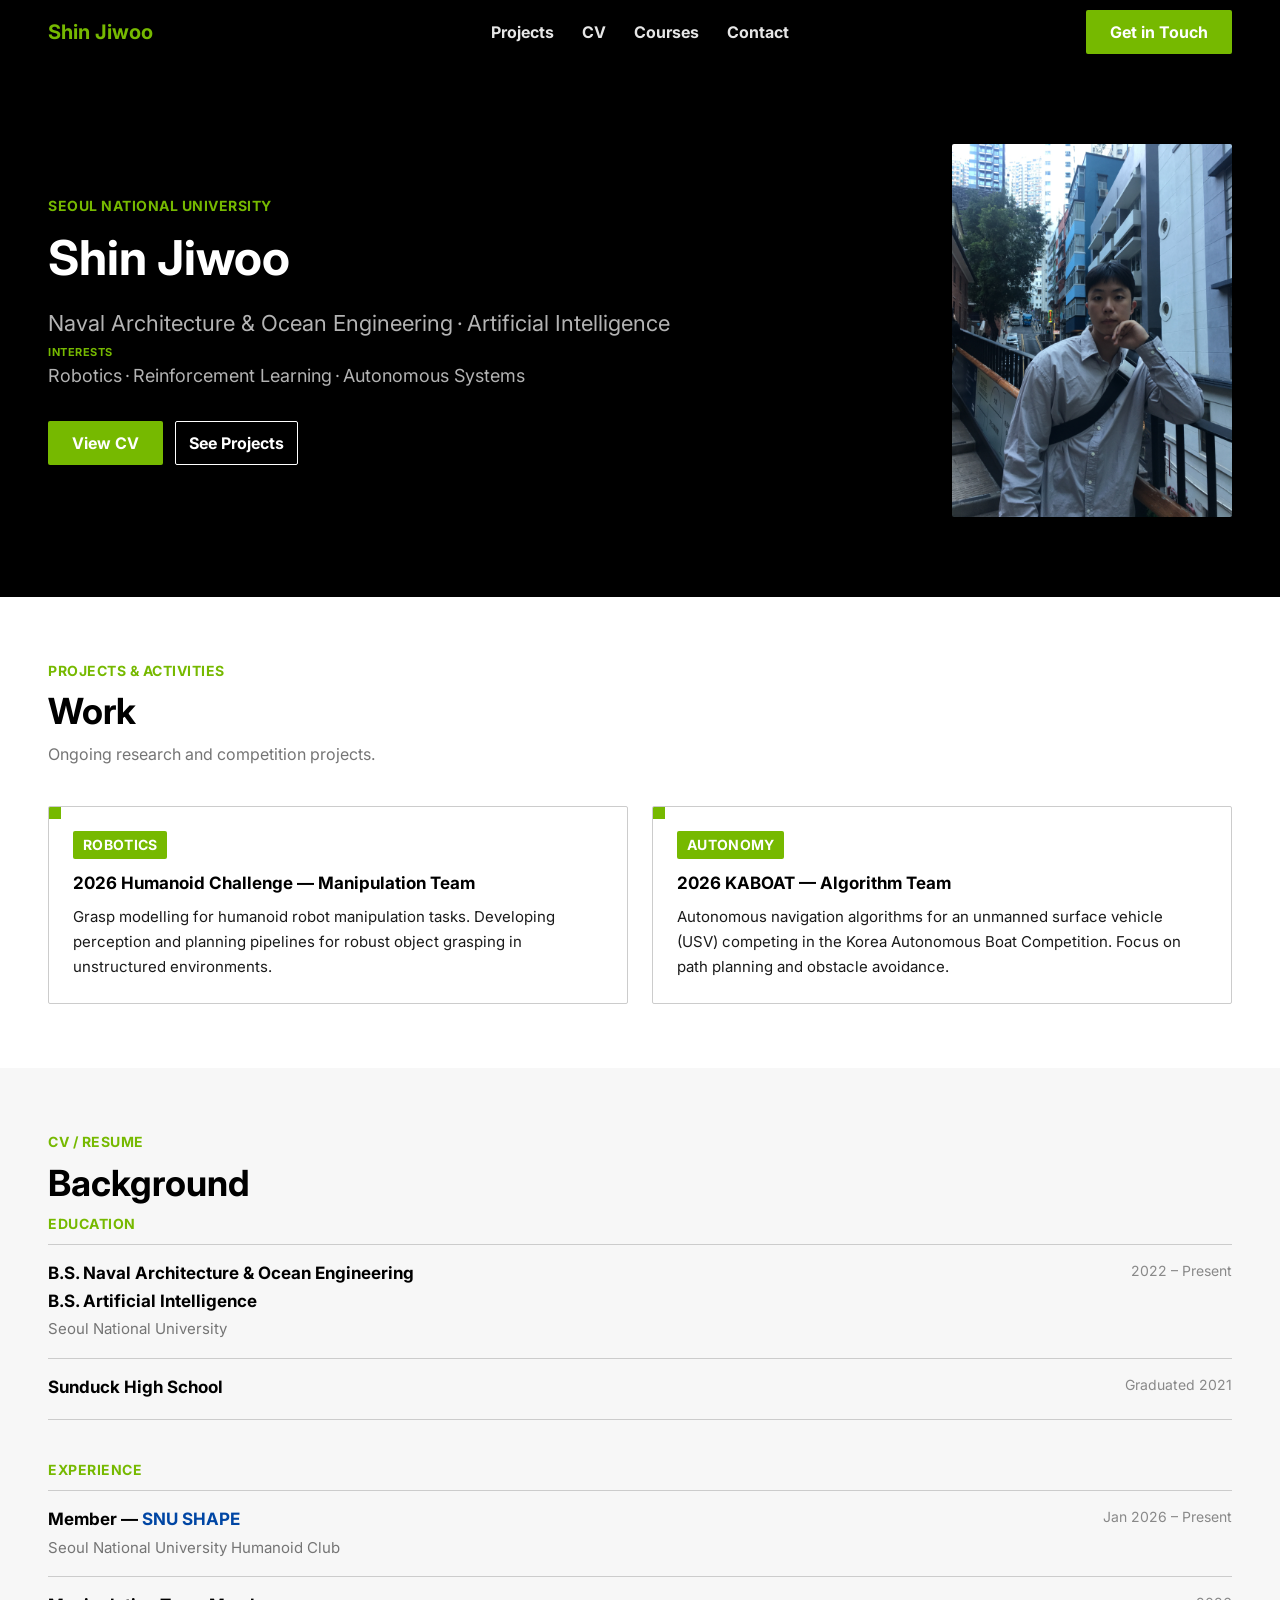
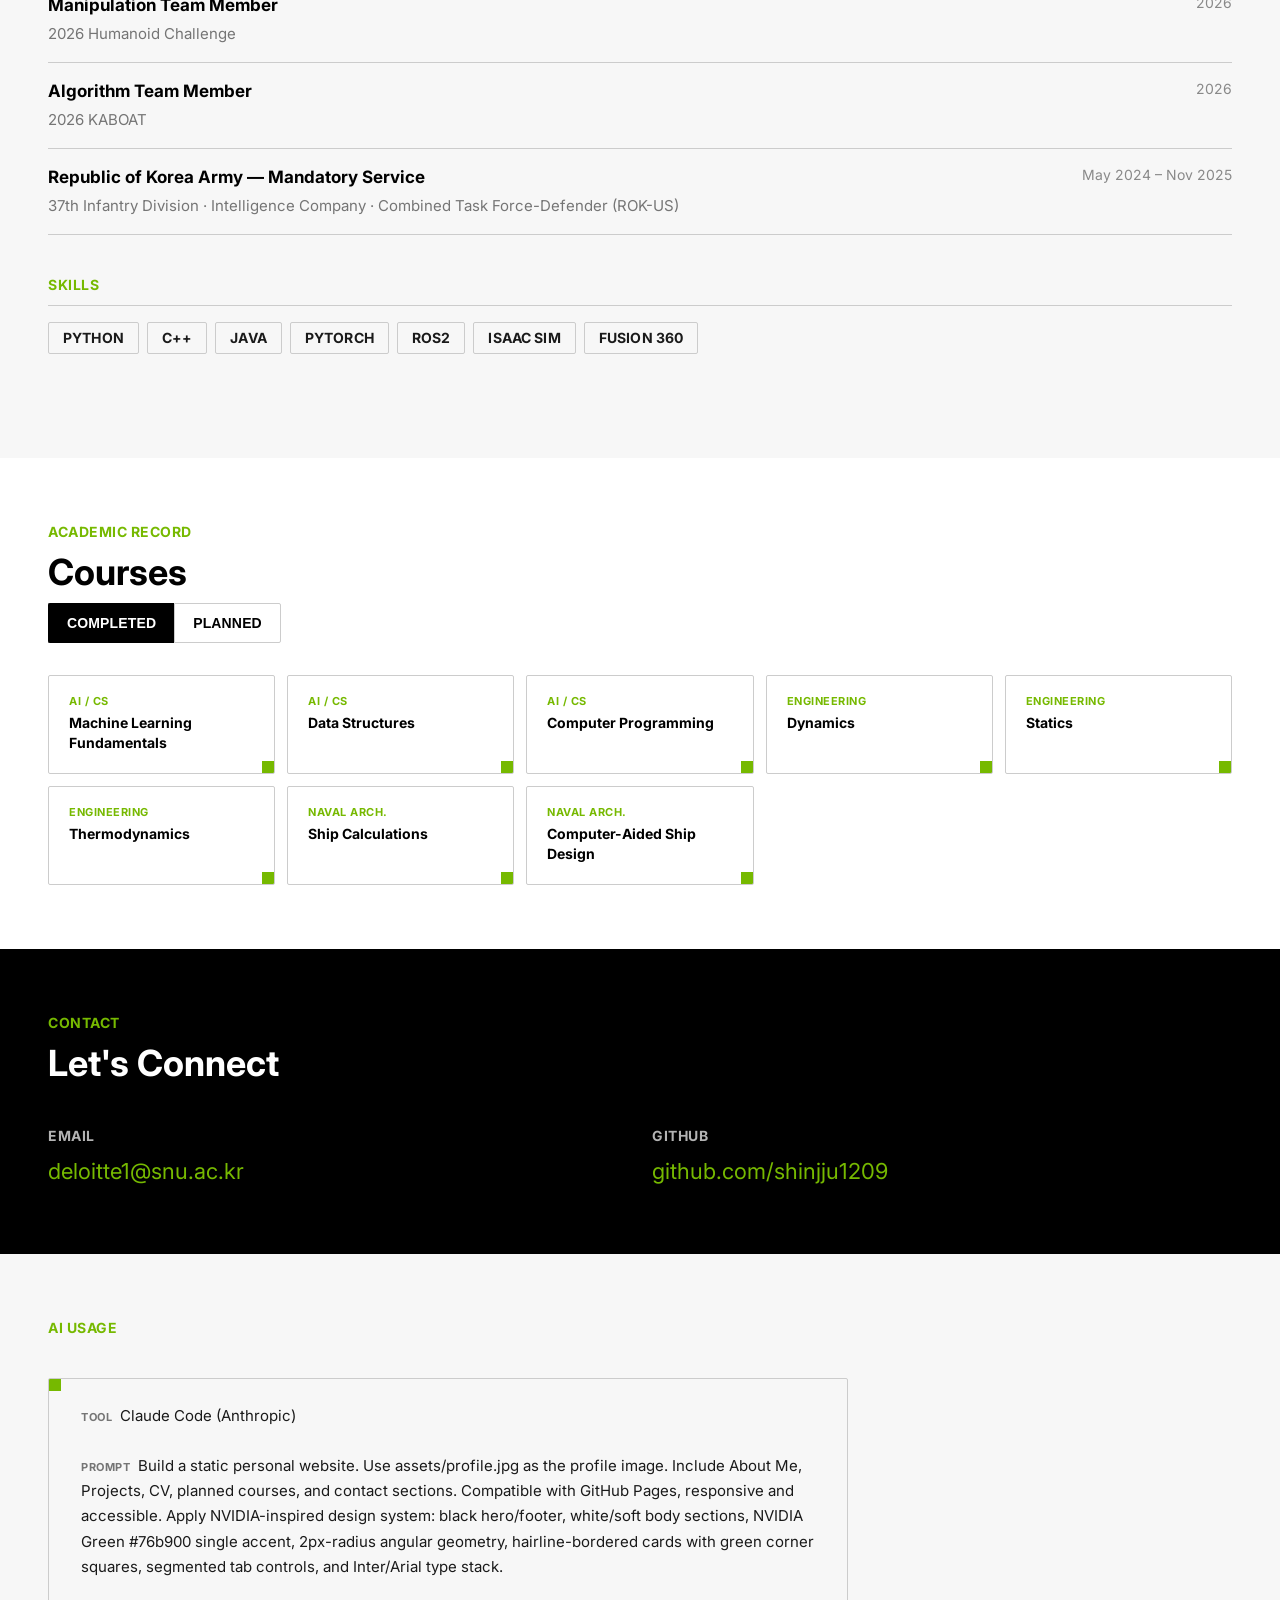
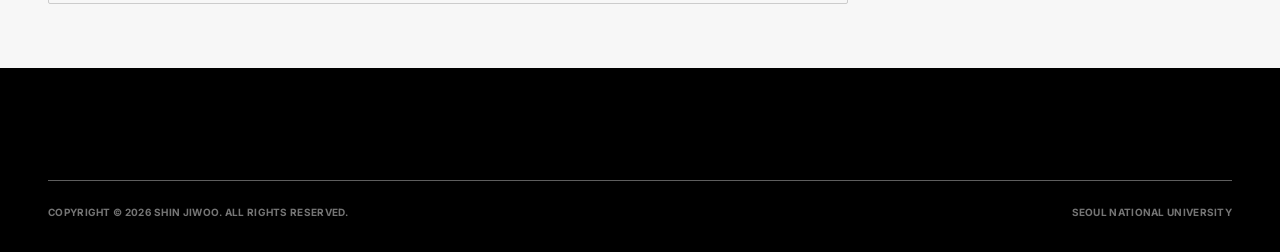
==== commit da2cf357: "Remove utility bar Co-Authored-By: Claude Sonnet 4.6 <noreply@anthropic.com>" ====
--- a/index.html
+++ b/index.html
@@ -51,19 +51,6 @@
       -webkit-font-smoothing: antialiased;
     }
 
-    /* ── UTILITY BAR ── */
-    .utility-bar {
-      background: var(--surface-elevated);
-      height: 32px;
-      display: flex; align-items: center; justify-content: flex-end;
-      padding: 0 48px; gap: 24px;
-    }
-    .utility-bar a {
-      font-size: 12px; font-weight: 400; line-height: 1.25;
-      color: var(--on-dark-mute); text-decoration: none;
-      transition: color 0.12s;
-    }
-    .utility-bar a:hover { color: var(--on-dark); }
 
     /* ── PRIMARY NAV ── */
     .primary-nav {
@@ -345,8 +332,7 @@
 
     /* ── RESPONSIVE ── */
     @media (max-width: 768px) {
-      .utility-bar { display: none; }
-      .primary-nav { padding: 0 24px; }
+.primary-nav { padding: 0 24px; }
       .pnav-links { display: none; }
       #hero { padding: 64px 24px; }
       .hero-inner { flex-direction: column; gap: 40px; }
@@ -367,12 +353,6 @@
   </style>
 </head>
 <body>
-
-<!-- UTILITY BAR -->
-<div class="utility-bar">
-  <a href="https://github.com/shinjju1209" target="_blank">GitHub</a>
-  <a href="mailto:deloitte1@snu.ac.kr">Contact</a>
-</div>
 
 <!-- PRIMARY NAV -->
 <nav class="primary-nav">
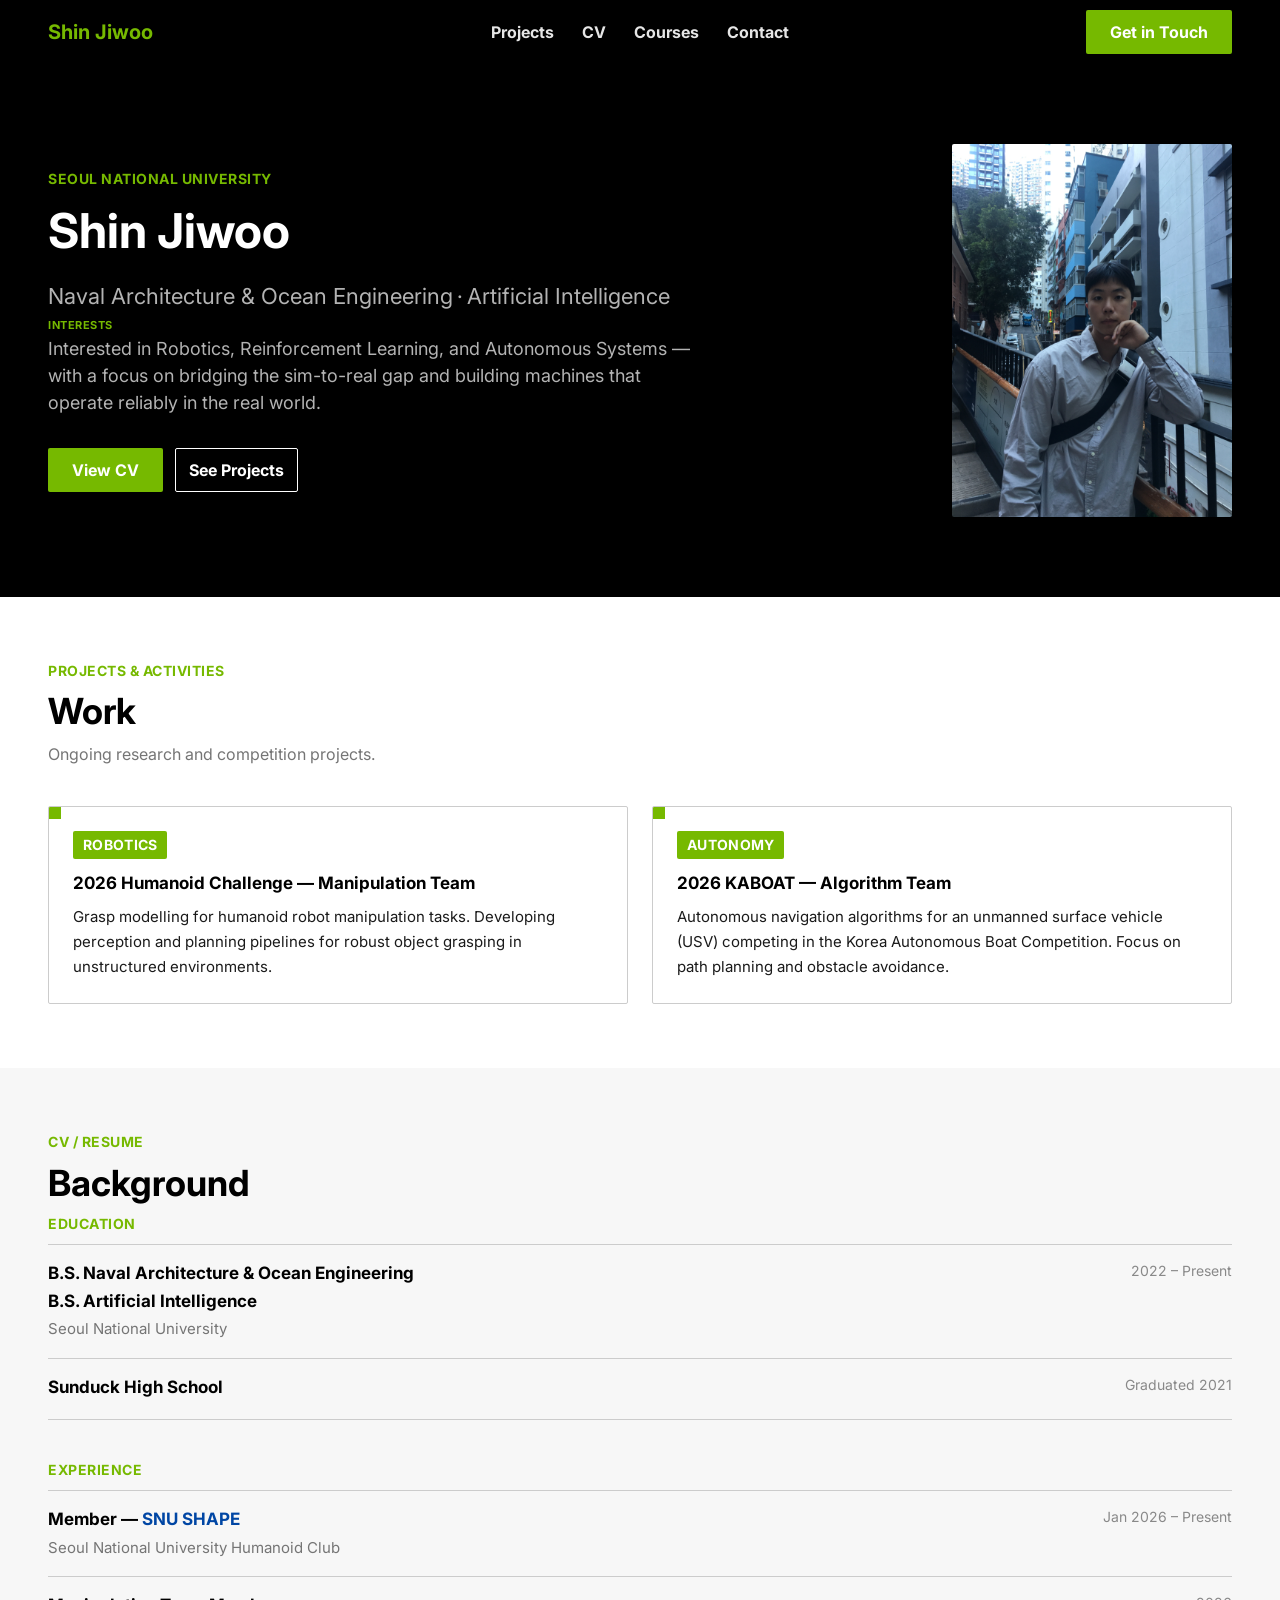
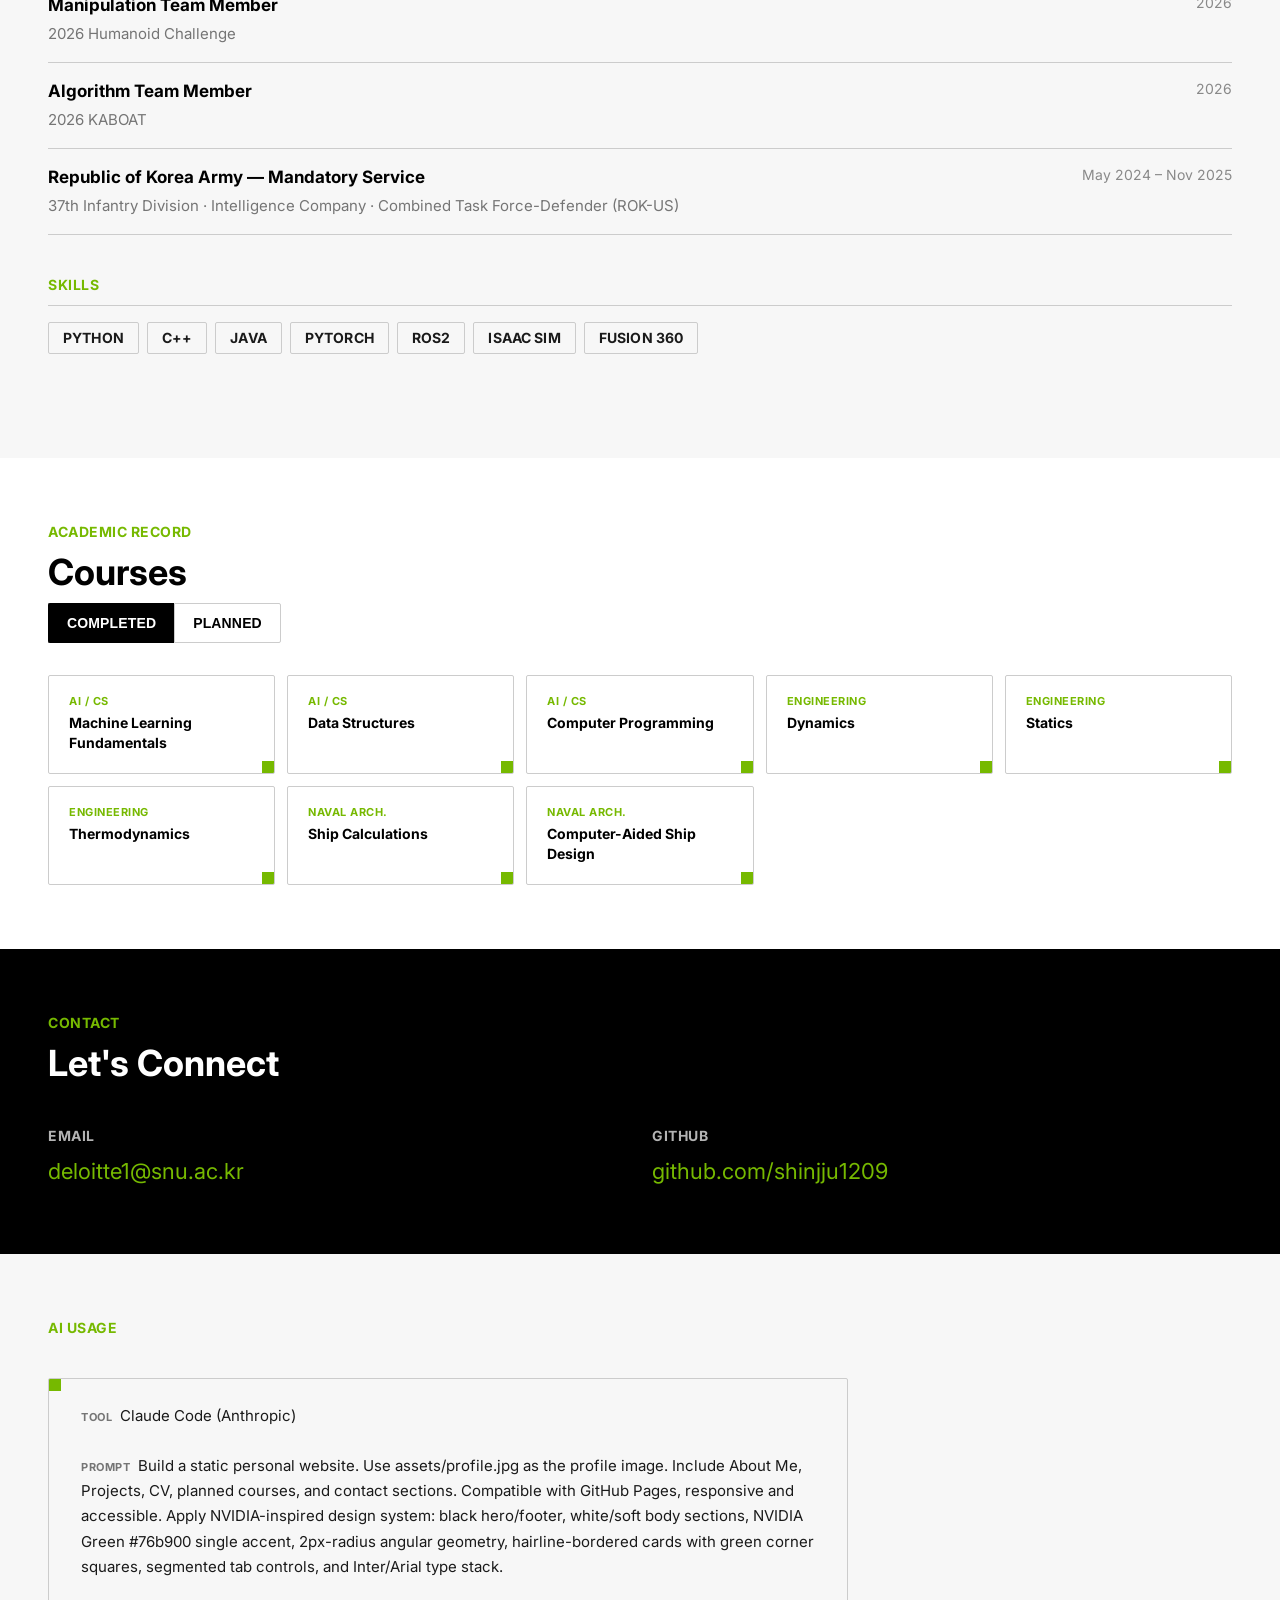
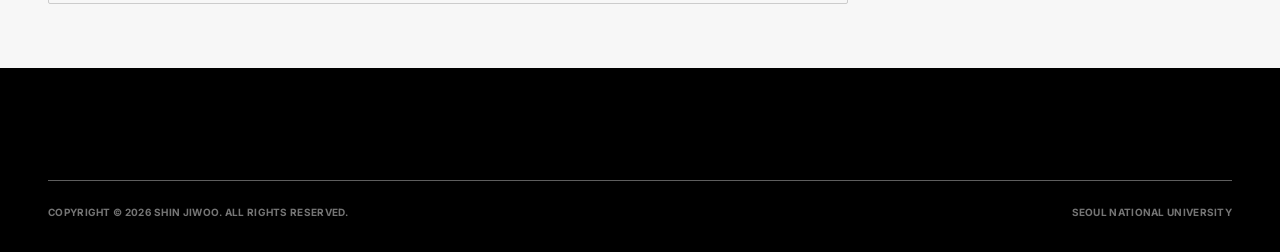
==== commit 86719562: "Rewrite hero interests as natural prose Co-Authored-By: Claude Sonnet 4.6 <noreply@anthropic.com>" ====
--- a/index.html
+++ b/index.html
@@ -374,7 +374,7 @@
       <h1 class="hero-h1">Shin Jiwoo</h1>
       <p class="hero-major">Naval Architecture &amp; Ocean Engineering&thinsp;·&thinsp;Artificial Intelligence</p>
       <p class="hero-interests-label">Interests</p>
-      <p class="hero-interests">Robotics&thinsp;·&thinsp;Reinforcement Learning&thinsp;·&thinsp;Autonomous Systems</p>
+      <p class="hero-interests">Interested in Robotics, Reinforcement Learning, and Autonomous Systems — with a focus on bridging the sim-to-real gap and building machines that operate reliably in the real world.</p>
       <div class="hero-ctas">
         <a href="#cv" class="btn-primary">View CV</a>
         <a href="#projects" class="btn-outline-dark">See Projects</a>
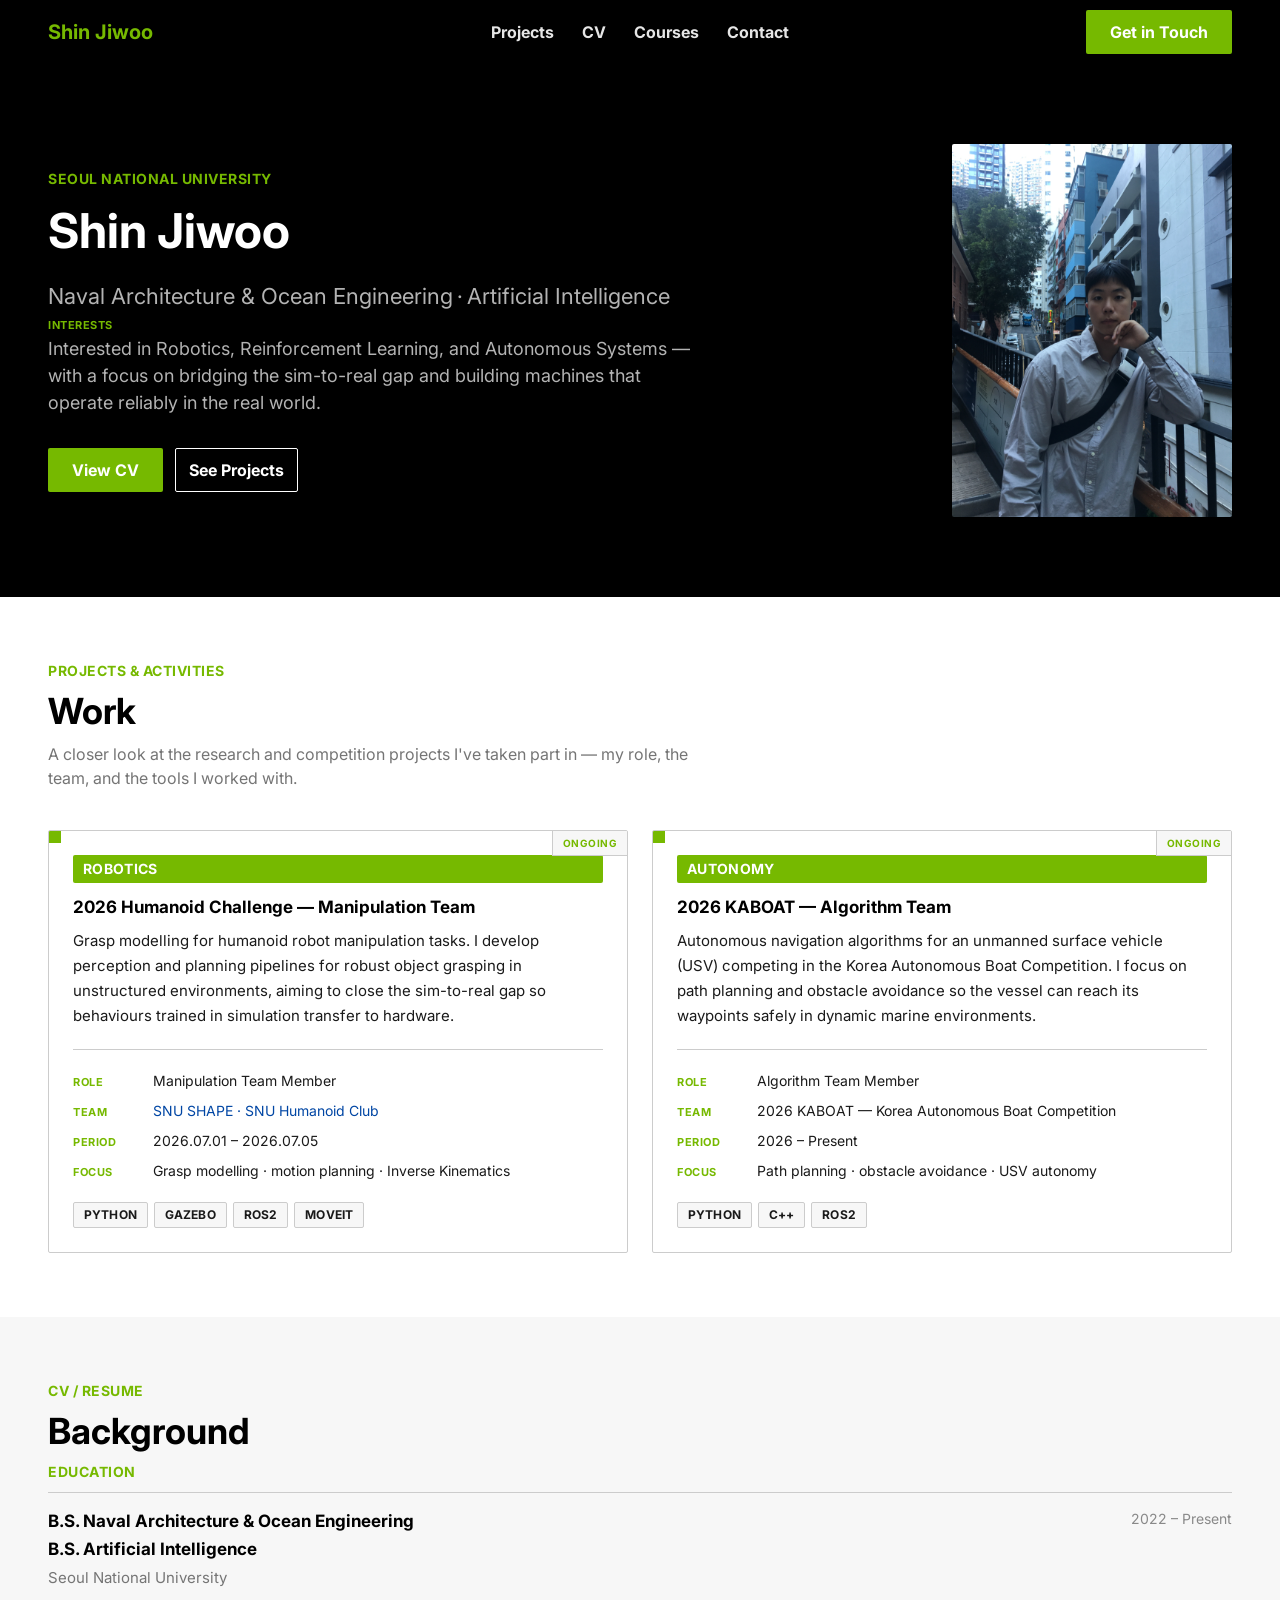
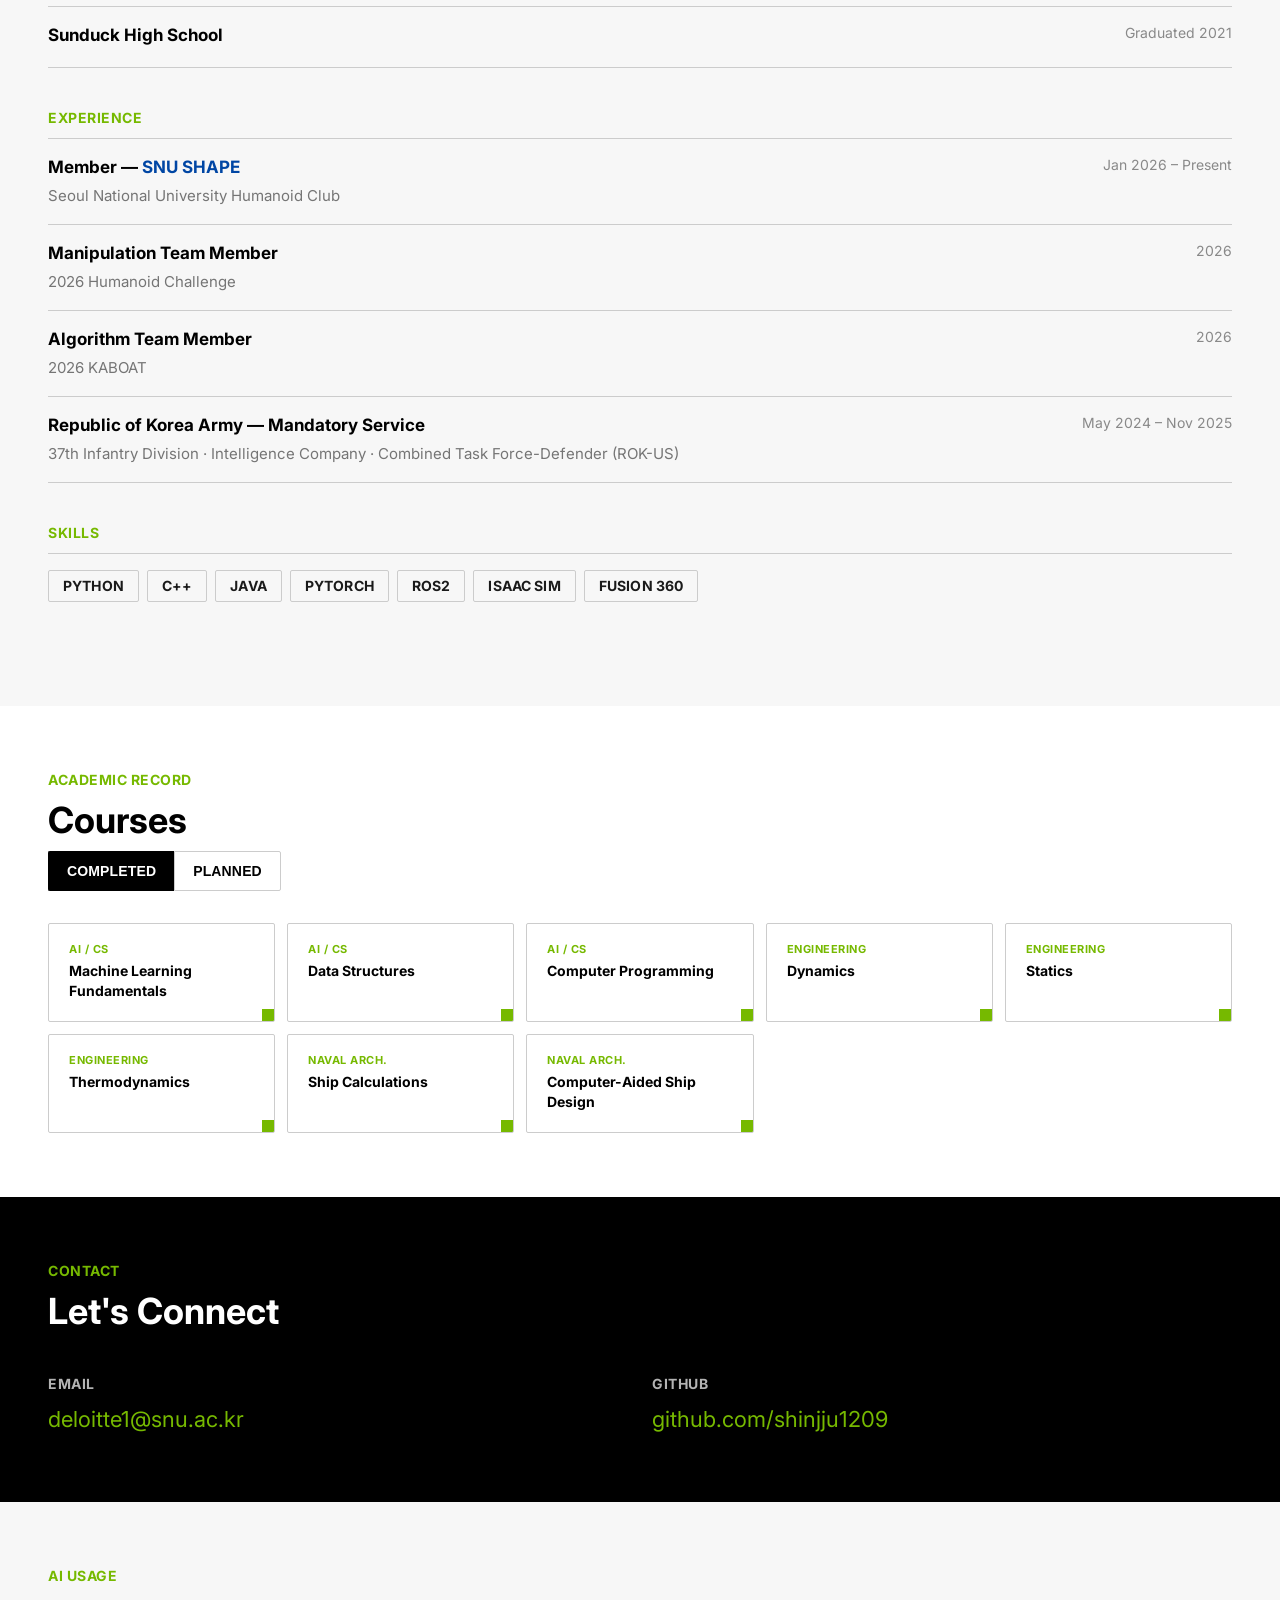
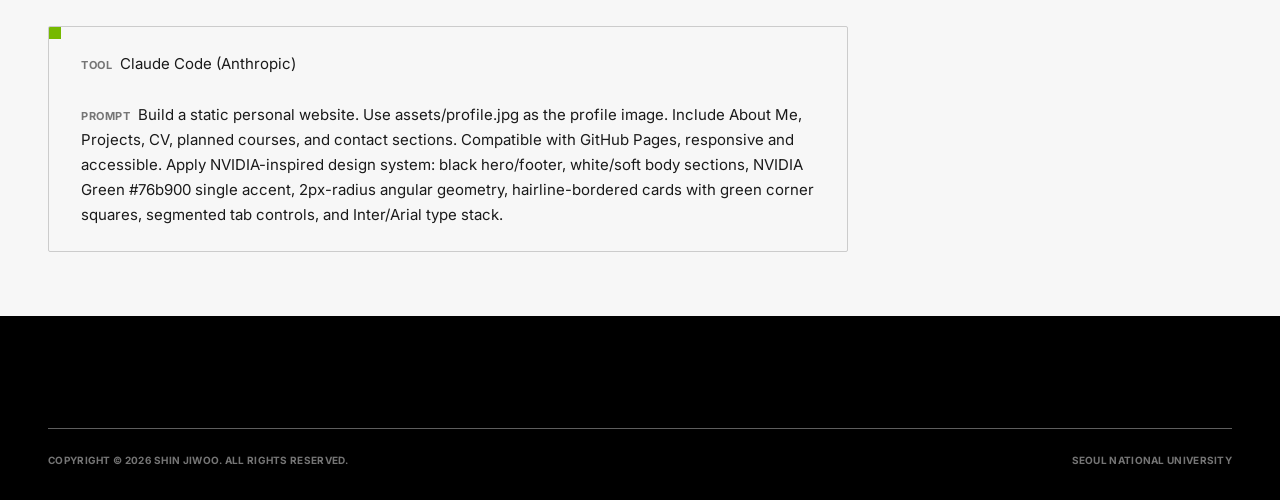
==== commit 93f221e7: "Add data-driven Projects section Render project cards from assets/projects.js so content can be edit" ====
--- a/index.html
+++ b/index.html
@@ -201,6 +201,47 @@
       color: var(--body-color);
     }
 
+    /* ── PROJECT CARDS (richer) ── */
+    .project-card { display: flex; flex-direction: column; }
+    .project-status {
+      position: absolute; top: 0; right: 0;
+      font-size: 10px; font-weight: 700; line-height: 1;
+      letter-spacing: 0.5px; text-transform: uppercase;
+      color: var(--primary); background: var(--surface-soft);
+      border-left: 1px solid var(--hairline);
+      border-bottom: 1px solid var(--hairline);
+      padding: 7px 10px;
+    }
+    .project-card .card-body { margin-bottom: 20px; }
+    .project-meta {
+      list-style: none; margin-top: auto;
+      border-top: 1px solid var(--hairline); padding-top: 16px;
+    }
+    .project-meta li {
+      display: flex; align-items: baseline; gap: 12px;
+      padding: 5px 0;
+    }
+    .pm-label {
+      flex: 0 0 68px;
+      font-size: 11px; font-weight: 700; line-height: 1.4;
+      letter-spacing: 0.5px; text-transform: uppercase;
+      color: var(--primary);
+    }
+    .pm-value {
+      font-size: 14px; font-weight: 400; line-height: 1.43;
+      color: var(--body-color);
+    }
+    .pm-value a { color: var(--link-blue); text-decoration: none; }
+    .pm-value a:hover { text-decoration: underline; }
+    .project-tech { display: flex; flex-wrap: wrap; gap: 6px; margin-top: 16px; }
+    .tech-chip {
+      font-size: 12px; font-weight: 700; line-height: 1;
+      letter-spacing: 0.144px; text-transform: uppercase;
+      color: var(--body-color); background: var(--surface-soft);
+      border: 1px solid var(--hairline); border-radius: var(--r);
+      padding: 6px 10px;
+    }
+
     /* ── CV ── */
     .cv-block { margin-bottom: 40px; }
     .cv-block-label {
@@ -391,19 +432,10 @@
   <div class="section-inner">
     <p class="section-eyebrow">Projects &amp; Activities</p>
     <h2 class="section-h2">Work</h2>
-    <p class="section-sub">Ongoing research and competition projects.</p>
-    <div class="card-grid col-2">
-      <div class="card">
-        <span class="card-tag">Robotics</span>
-        <h3 class="card-title">2026 Humanoid Challenge — Manipulation Team</h3>
-        <p class="card-body">Grasp modelling for humanoid robot manipulation tasks. Developing perception and planning pipelines for robust object grasping in unstructured environments.</p>
-      </div>
-      <div class="card">
-        <span class="card-tag">Autonomy</span>
-        <h3 class="card-title">2026 KABOAT — Algorithm Team</h3>
-        <p class="card-body">Autonomous navigation algorithms for an unmanned surface vehicle (USV) competing in the Korea Autonomous Boat Competition. Focus on path planning and obstacle avoidance.</p>
-      </div>
-    </div>
+    <p class="section-sub">A closer look at the research and competition projects I've taken part in — my role, the team, and the tools I worked with.</p>
+    <!-- 프로젝트 카드는 assets/projects.js 의 목록에서 자동으로 생성됩니다.
+         내용을 추가/수정하려면 그 파일만 편집하세요. -->
+    <div id="project-grid" class="card-grid col-2"></div>
   </div>
 </section>
 
@@ -562,6 +594,7 @@
     document.getElementById('tab-' + tab).classList.add('active');
   }
 </script>
+<script src="assets/projects.js"></script>
 
 </body>
 </html>
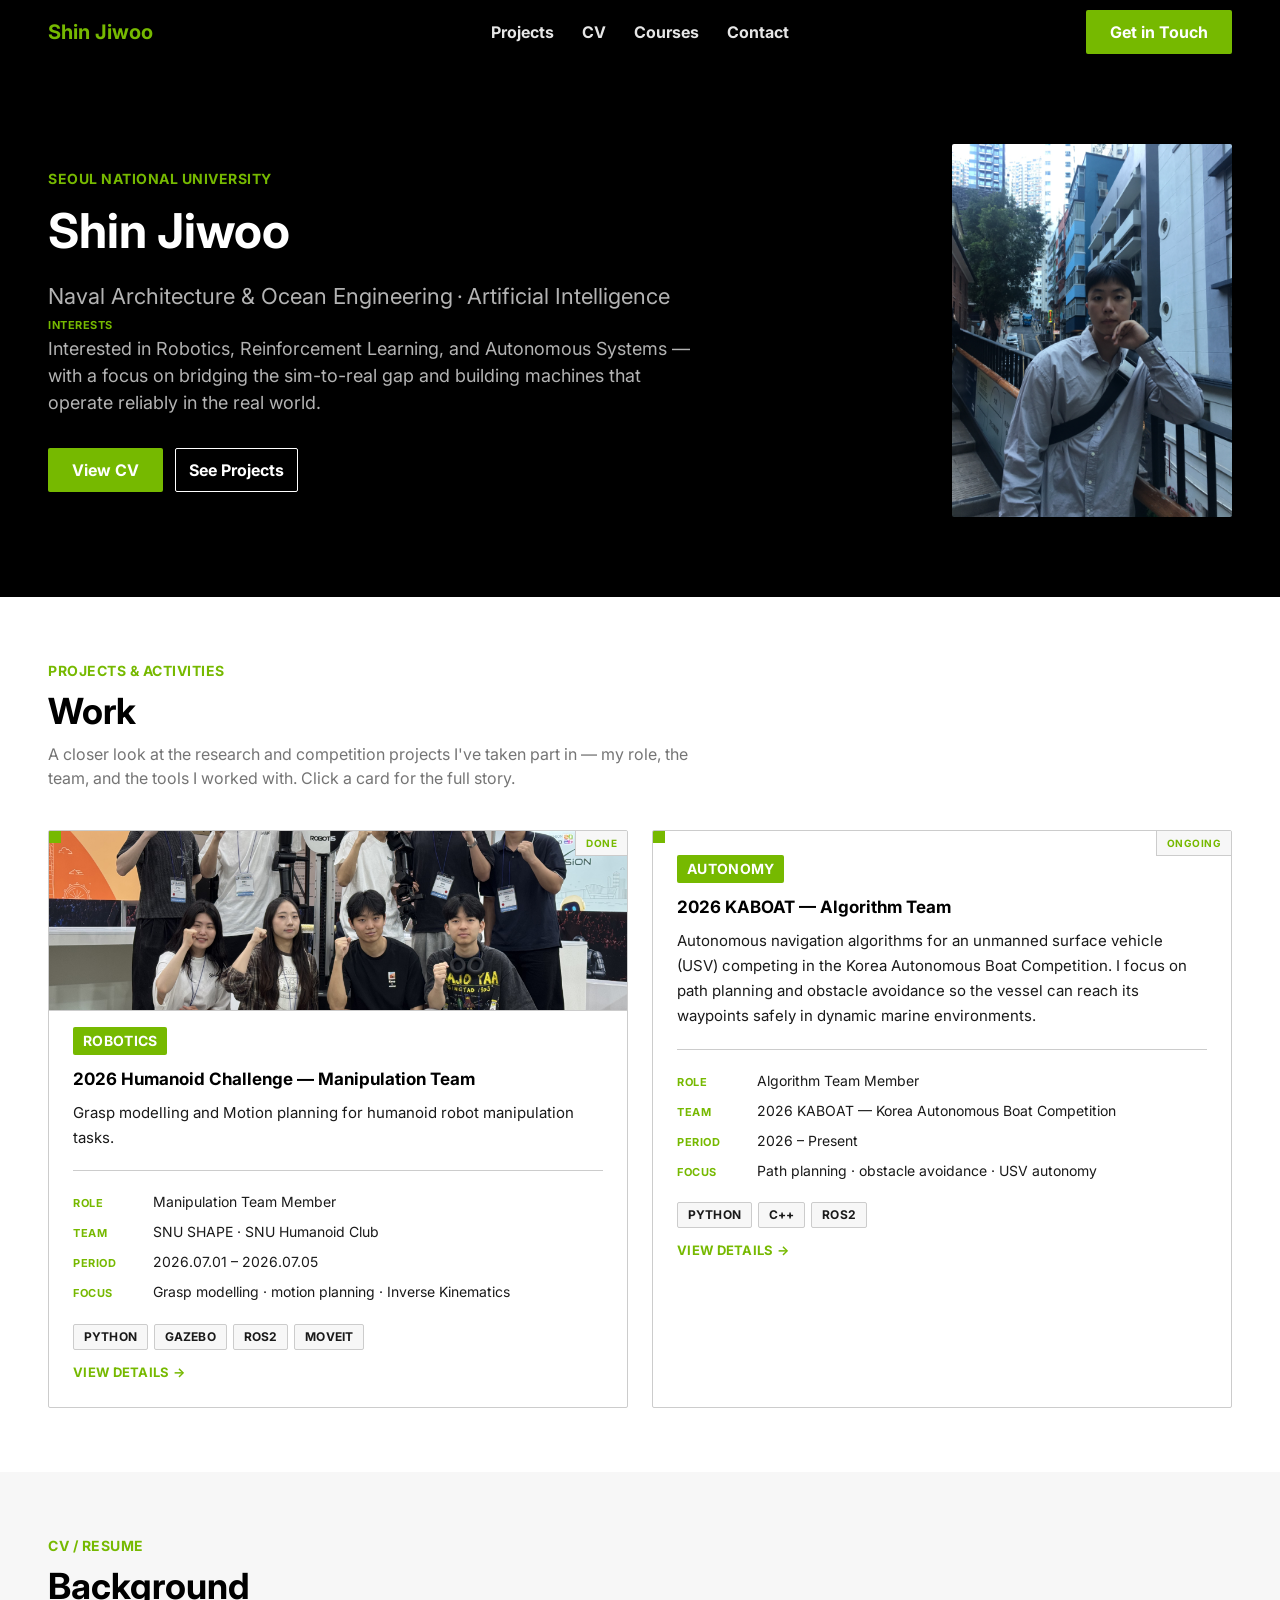
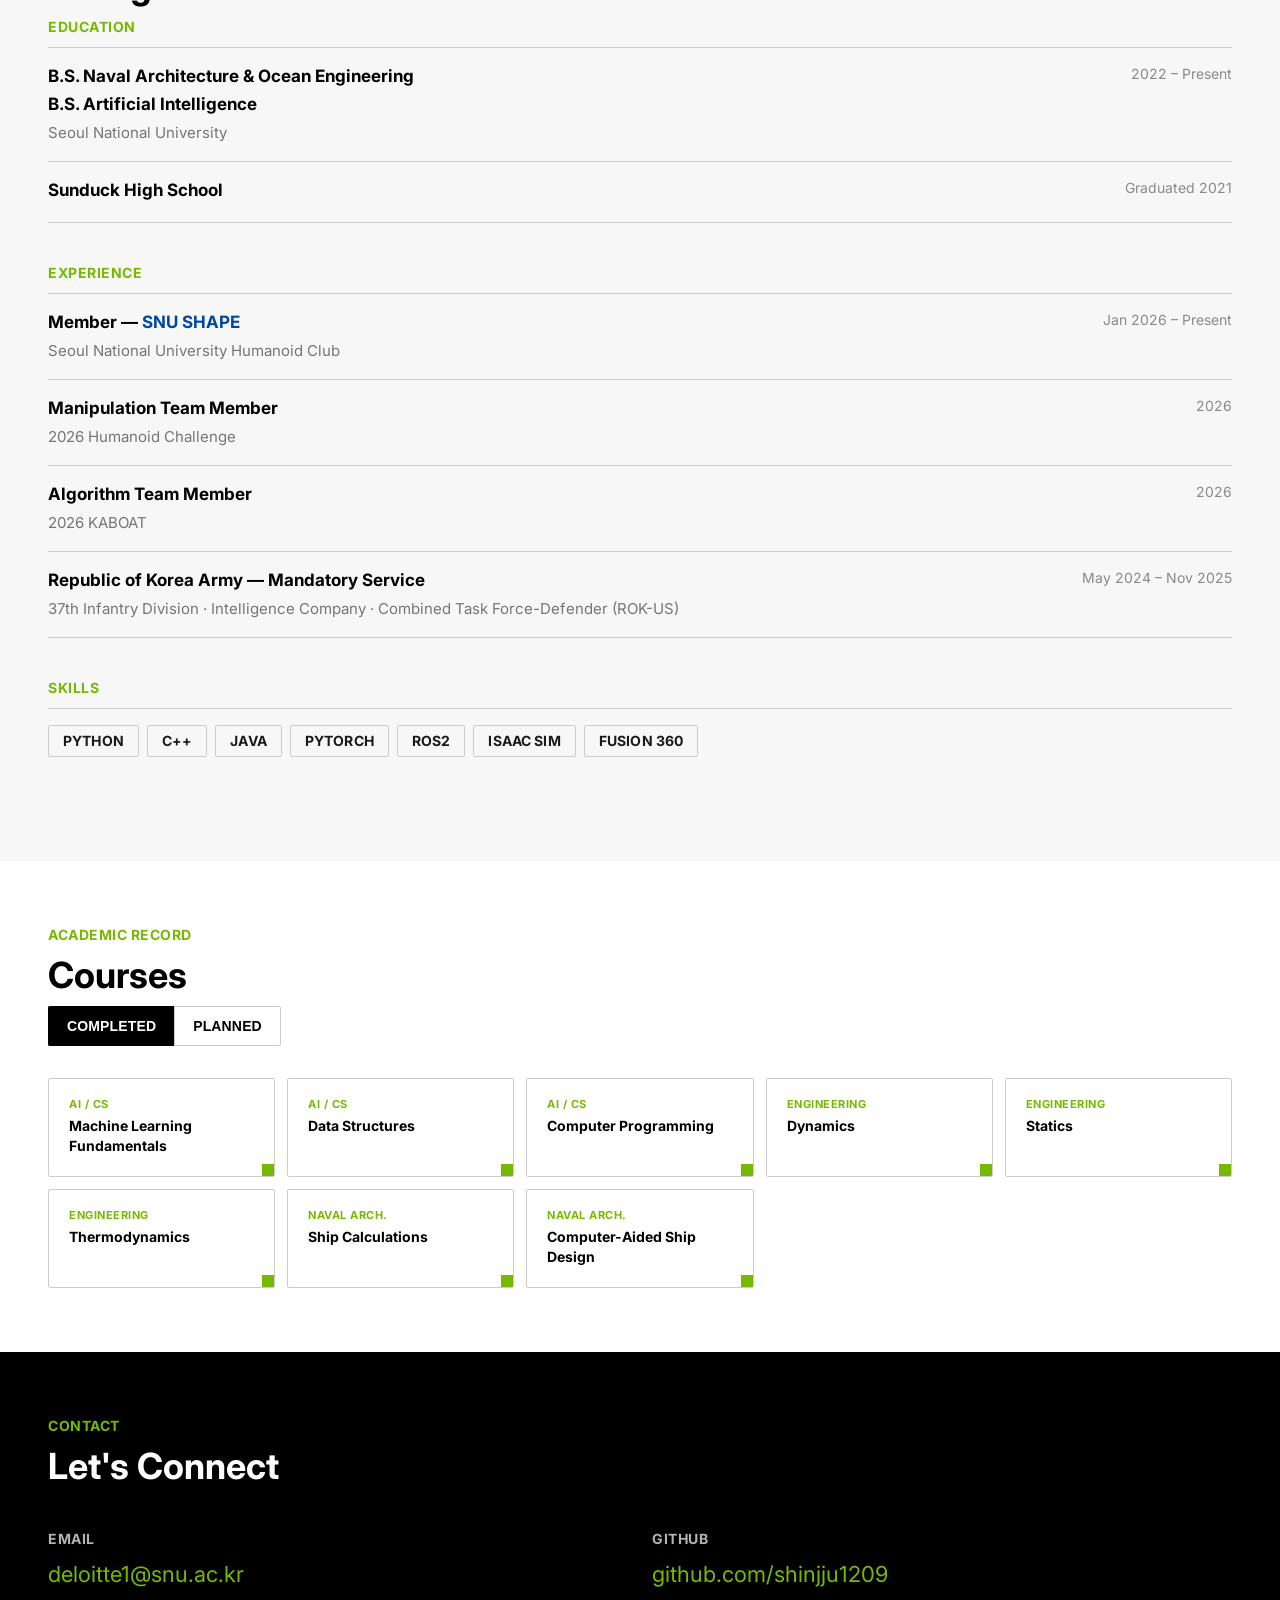
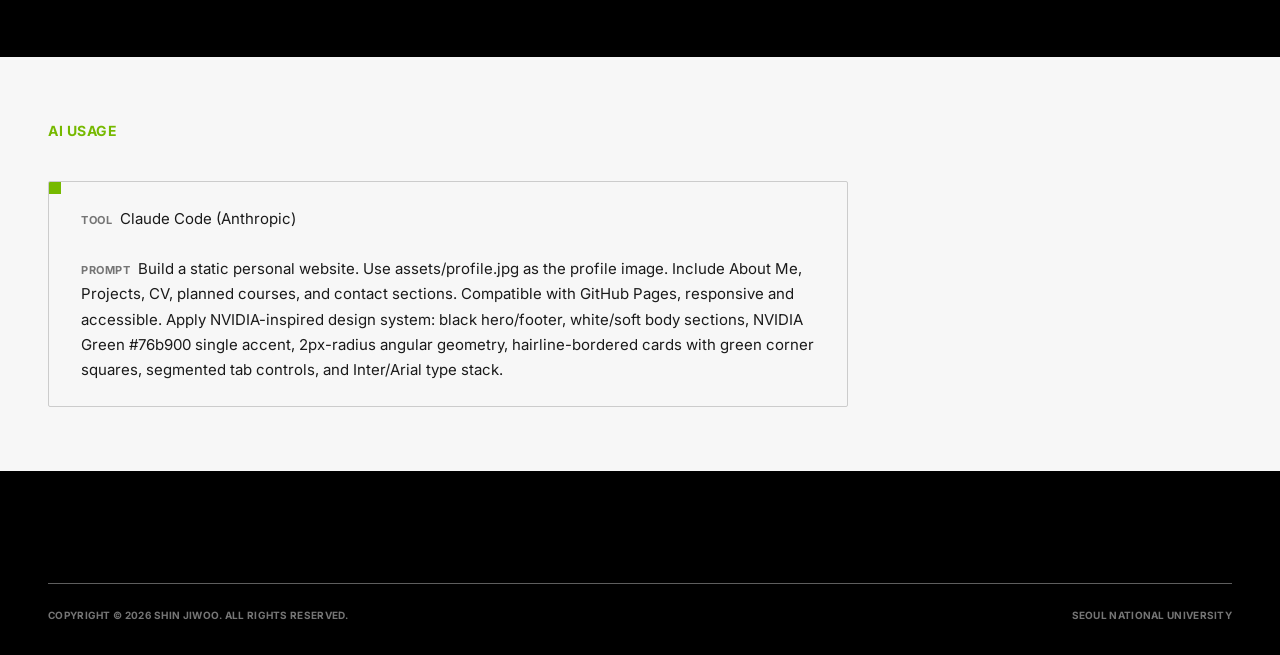
==== commit 53db1333: "Add project detail pages with photo gallery - New project.html detail page rendered from assets/proj" ====
--- a/index.html
+++ b/index.html
@@ -7,391 +7,7 @@
   <link rel="preconnect" href="https://fonts.googleapis.com" />
   <link rel="preconnect" href="https://fonts.gstatic.com" crossorigin />
   <link href="https://fonts.googleapis.com/css2?family=Inter:wght@400;700&display=swap" rel="stylesheet" />
-  <style>
-    *, *::before, *::after { box-sizing: border-box; margin: 0; padding: 0; }
-
-    :root {
-      --primary:          #76b900;
-      --primary-dark:     #5a8d00;
-      --canvas:           #ffffff;
-      --surface-soft:     #f7f7f7;
-      --surface-dark:     #000000;
-      --surface-elevated: #1a1a1a;
-      --hairline:         #cccccc;
-      --hairline-strong:  #5e5e5e;
-      --ink:              #000000;
-      --body-color:       #1a1a1a;
-      --mute:             #757575;
-      --stone:            #898989;
-      --ash:              #a7a7a7;
-      --on-dark:          #ffffff;
-      --on-dark-mute:     rgba(255,255,255,0.7);
-      --on-primary:       #ffffff;
-      --link-blue:        #0046a4;
-
-      --r:        2px;   /* rounded.sm — universal, angular */
-
-      --sp-xs:      4px;
-      --sp-sm:      8px;
-      --sp-md:      12px;
-      --sp-lg:      16px;
-      --sp-xl:      24px;
-      --sp-xxl:     32px;
-      --sp-section: 64px;
-    }
-
-    html { scroll-behavior: smooth; }
-
-    body {
-      font-family: 'Inter', Arial, Helvetica, sans-serif;
-      background: var(--canvas);
-      color: var(--ink);
-      font-size: 16px;
-      line-height: 1.5;
-      -webkit-font-smoothing: antialiased;
-    }
-
-
-    /* ── PRIMARY NAV ── */
-    .primary-nav {
-      position: sticky; top: 0; z-index: 9999;
-      background: var(--surface-dark);
-      height: 64px;
-      display: flex; align-items: center; justify-content: space-between;
-      padding: 0 48px;
-      box-shadow: 0 0 5px 0 rgba(0,0,0,0.6);
-    }
-    .pnav-logo {
-      font-size: 20px; font-weight: 700; line-height: 1;
-      color: var(--primary); text-decoration: none;
-    }
-    .pnav-links {
-      display: flex; list-style: none;
-      position: absolute; left: 50%; transform: translateX(-50%);
-    }
-    .pnav-links a {
-      font-size: 16px; font-weight: 700; line-height: 1.25;
-      color: var(--on-dark); text-decoration: none;
-      padding: 0 14px; opacity: 0.9;
-      transition: opacity 0.12s;
-    }
-    .pnav-links a:hover { opacity: 1; }
-
-    /* ── BUTTONS ── */
-    .btn-primary {
-      display: inline-flex; align-items: center;
-      padding: 11px 24px; height: 44px;
-      font-size: 16px; font-weight: 700; line-height: 1.25;
-      color: var(--on-primary); background: var(--primary);
-      border: none; border-radius: var(--r);
-      cursor: pointer; text-decoration: none;
-      transition: background 0.12s;
-    }
-    .btn-primary:hover { background: var(--primary-dark); }
-    .btn-primary:active { background: var(--primary-dark); }
-
-    .btn-outline-dark {
-      display: inline-flex; align-items: center;
-      padding: 11px 13px; height: 44px;
-      font-size: 16px; font-weight: 700; line-height: 1.25;
-      color: var(--on-dark); background: transparent;
-      border: 1px solid var(--on-dark); border-radius: var(--r);
-      cursor: pointer; text-decoration: none;
-      transition: background 0.12s;
-    }
-    .btn-outline-dark:hover { background: rgba(255,255,255,0.08); }
-
-    .btn-ghost-link {
-      display: inline-flex; align-items: center; gap: 4px;
-      font-size: 16px; font-weight: 700; line-height: 1.25;
-      color: var(--primary); background: none; border: none;
-      cursor: pointer; text-decoration: none; padding: 0;
-    }
-    .btn-ghost-link:hover { text-decoration: underline; }
-
-    /* ── HERO ── */
-    #hero {
-      background: var(--surface-dark);
-      padding: 80px 48px;
-    }
-    .hero-inner {
-      max-width: 1280px; margin: 0 auto;
-      display: flex; align-items: center; gap: 64px;
-    }
-    .hero-copy { flex: 0 0 55%; }
-    .hero-photo-wrap { flex: 1; display: flex; justify-content: flex-end; }
-    .hero-photo { width: 280px; height: auto; display: block; border-radius: var(--r); }
-    .hero-eyebrow {
-      font-size: 14px; font-weight: 700; line-height: 1.43;
-      letter-spacing: 0.5px; text-transform: uppercase;
-      color: var(--primary); margin-bottom: 12px;
-    }
-    .hero-h1 {
-      font-size: 48px; font-weight: 700; line-height: 1.25;
-      color: var(--on-dark); margin-bottom: 16px;
-    }
-    .hero-major {
-      font-size: 22px; font-weight: 400; line-height: 1.75;
-      color: var(--on-dark-mute); margin-bottom: 4px;
-    }
-    .hero-interests-label {
-      font-size: 11px; font-weight: 700; line-height: 1;
-      letter-spacing: 0.5px; text-transform: uppercase;
-      color: var(--primary); margin-bottom: 4px;
-    }
-    .hero-interests {
-      font-size: 18px; font-weight: 400; line-height: 1.5;
-      color: var(--on-dark-mute); margin-bottom: 32px;
-    }
-    .hero-ctas { display: flex; gap: 12px; flex-wrap: wrap; }
-
-    /* ── SECTIONS ── */
-    .section { padding: var(--sp-section) 48px; }
-    .section-soft { background: var(--surface-soft); }
-    .section-dark { background: var(--surface-dark); }
-    .section-inner { max-width: 1280px; margin: 0 auto; }
-
-    .section-eyebrow {
-      font-size: 14px; font-weight: 700; line-height: 1.43;
-      letter-spacing: 0.5px; text-transform: uppercase;
-      color: var(--primary); margin-bottom: 8px;
-    }
-    .section-h2 {
-      font-size: 36px; font-weight: 700; line-height: 1.25;
-      color: var(--ink); margin-bottom: 8px;
-    }
-    .section-h2-dark { color: var(--on-dark); }
-    .section-sub {
-      font-size: 16px; font-weight: 400; line-height: 1.5;
-      color: var(--mute); margin-bottom: 40px; max-width: 680px;
-    }
-
-    /* ── CARDS ── */
-    .card-grid { display: grid; gap: var(--sp-xl); }
-    .col-2 { grid-template-columns: 1fr 1fr; }
-
-    .card {
-      background: var(--canvas);
-      border: 1px solid var(--hairline);
-      border-radius: var(--r);
-      padding: var(--sp-xl);
-      position: relative; overflow: hidden;
-    }
-    /* Corner square — the NVIDIA signature motif */
-    .card::before {
-      content: '';
-      position: absolute; top: 0; left: 0;
-      width: 12px; height: 12px;
-      background: var(--primary);
-    }
-    .card-tag {
-      display: inline-block;
-      font-size: 14px; font-weight: 700; line-height: 1.43;
-      letter-spacing: 0.3px; text-transform: uppercase;
-      color: var(--on-primary); background: var(--primary);
-      padding: 4px 10px; border-radius: var(--r);
-      margin-bottom: 12px;
-    }
-    .card-title {
-      font-size: 17px; font-weight: 700; line-height: 1.47;
-      color: var(--ink); margin-bottom: 8px;
-    }
-    .card-body {
-      font-size: 15px; font-weight: 400; line-height: 1.67;
-      color: var(--body-color);
-    }
-
-    /* ── PROJECT CARDS (richer) ── */
-    .project-card { display: flex; flex-direction: column; }
-    .project-status {
-      position: absolute; top: 0; right: 0;
-      font-size: 10px; font-weight: 700; line-height: 1;
-      letter-spacing: 0.5px; text-transform: uppercase;
-      color: var(--primary); background: var(--surface-soft);
-      border-left: 1px solid var(--hairline);
-      border-bottom: 1px solid var(--hairline);
-      padding: 7px 10px;
-    }
-    .project-card .card-body { margin-bottom: 20px; }
-    .project-meta {
-      list-style: none; margin-top: auto;
-      border-top: 1px solid var(--hairline); padding-top: 16px;
-    }
-    .project-meta li {
-      display: flex; align-items: baseline; gap: 12px;
-      padding: 5px 0;
-    }
-    .pm-label {
-      flex: 0 0 68px;
-      font-size: 11px; font-weight: 700; line-height: 1.4;
-      letter-spacing: 0.5px; text-transform: uppercase;
-      color: var(--primary);
-    }
-    .pm-value {
-      font-size: 14px; font-weight: 400; line-height: 1.43;
-      color: var(--body-color);
-    }
-    .pm-value a { color: var(--link-blue); text-decoration: none; }
-    .pm-value a:hover { text-decoration: underline; }
-    .project-tech { display: flex; flex-wrap: wrap; gap: 6px; margin-top: 16px; }
-    .tech-chip {
-      font-size: 12px; font-weight: 700; line-height: 1;
-      letter-spacing: 0.144px; text-transform: uppercase;
-      color: var(--body-color); background: var(--surface-soft);
-      border: 1px solid var(--hairline); border-radius: var(--r);
-      padding: 6px 10px;
-    }
-
-    /* ── CV ── */
-    .cv-block { margin-bottom: 40px; }
-    .cv-block-label {
-      font-size: 14px; font-weight: 700; line-height: 1.43;
-      letter-spacing: 0.5px; text-transform: uppercase;
-      color: var(--primary);
-      border-bottom: 1px solid var(--hairline);
-      padding-bottom: 10px;
-    }
-    .cv-row {
-      display: flex; justify-content: space-between;
-      align-items: flex-start; gap: 1rem;
-      padding: 16px 0; border-bottom: 1px solid var(--hairline);
-    }
-    .cv-role {
-      font-size: 17px; font-weight: 700; line-height: 1.47;
-      color: var(--ink); margin-bottom: 3px;
-    }
-    .cv-org {
-      font-size: 15px; font-weight: 400; line-height: 1.67;
-      color: var(--mute);
-    }
-    .cv-date {
-      font-size: 14px; font-weight: 400; line-height: 1.43;
-      color: var(--stone); white-space: nowrap;
-    }
-    a.cv-link { color: var(--link-blue); text-decoration: none; }
-    a.cv-link:hover { text-decoration: underline; }
-    .skills-list { display: flex; flex-wrap: wrap; gap: 8px; padding-top: 16px; }
-    .skill-chip {
-      font-size: 14px; font-weight: 700; line-height: 1;
-      letter-spacing: 0.144px; text-transform: uppercase;
-      color: var(--body-color); background: var(--surface-soft);
-      border: 1px solid var(--hairline); border-radius: var(--r);
-      padding: 8px 14px;
-    }
-
-    /* ── COURSES ── */
-    .seg-tabs { display: flex; margin-bottom: 32px; }
-    .seg-tab {
-      padding: 10px 18px; height: 40px;
-      font-size: 14px; font-weight: 700; line-height: 1; letter-spacing: 0.144px;
-      text-transform: uppercase;
-      color: var(--ink); background: transparent;
-      border: 1px solid var(--hairline); border-right: none;
-      cursor: pointer; border-radius: 0;
-      transition: background 0.12s, color 0.12s, border-color 0.12s;
-    }
-    .seg-tab:first-child { border-radius: var(--r) 0 0 var(--r); }
-    .seg-tab:last-child  { border-right: 1px solid var(--hairline); border-radius: 0 var(--r) var(--r) 0; }
-    .seg-tab.active {
-      background: var(--ink); color: var(--on-dark);
-      border-color: var(--ink);
-    }
-    .course-panel { display: none; }
-    .course-panel.active { display: block; }
-    .course-grid { display: grid; grid-template-columns: repeat(auto-fill, minmax(200px,1fr)); gap: var(--sp-md); }
-    .course-card {
-      background: var(--canvas); border: 1px solid var(--hairline);
-      border-radius: var(--r); padding: 20px;
-      position: relative; overflow: hidden;
-    }
-    /* Corner square — bottom-right variant */
-    .course-card::after {
-      content: '';
-      position: absolute; bottom: 0; right: 0;
-      width: 12px; height: 12px;
-      background: var(--primary);
-    }
-    .course-dept {
-      font-size: 11px; font-weight: 700; line-height: 1;
-      letter-spacing: 0.5px; text-transform: uppercase;
-      color: var(--primary); margin-bottom: 6px;
-    }
-    .course-name {
-      font-size: 14px; font-weight: 700; line-height: 1.43;
-      color: var(--ink);
-    }
-
-    /* ── CONTACT ── */
-    .contact-grid { display: grid; grid-template-columns: 1fr 1fr; gap: var(--sp-xl); margin-top: 40px; }
-    .contact-label {
-      font-size: 14px; font-weight: 700; line-height: 1.43;
-      letter-spacing: 0.5px; text-transform: uppercase;
-      color: var(--on-dark-mute); margin-bottom: 6px;
-    }
-    .contact-value {
-      font-size: 22px; font-weight: 400; line-height: 1.75;
-      color: var(--primary); text-decoration: none;
-    }
-    .contact-value:hover { text-decoration: underline; }
-
-    /* ── AI USAGE ── */
-    .ai-card {
-      background: var(--surface-soft); border: 1px solid var(--hairline);
-      border-radius: var(--r); padding: var(--sp-xl) var(--sp-xxl);
-      max-width: 800px; margin-top: 40px;
-      position: relative; overflow: hidden;
-    }
-    .ai-card::before {
-      content: '';
-      position: absolute; top: 0; left: 0;
-      width: 12px; height: 12px; background: var(--primary);
-    }
-    .ai-card p { font-size: 15px; font-weight: 400; line-height: 1.67; color: var(--body-color); }
-    .ai-card strong {
-      font-size: 11px; font-weight: 700;
-      letter-spacing: 0.5px; text-transform: uppercase;
-      color: var(--mute);
-    }
-
-    /* ── FOOTER ── */
-    footer {
-      background: var(--surface-dark);
-      padding: 64px 48px 32px;
-    }
-    .footer-inner { max-width: 1280px; margin: 0 auto; }
-    .footer-fine {
-      border-top: 1px solid var(--hairline-strong);
-      margin-top: 48px; padding-top: 24px;
-      display: flex; justify-content: space-between;
-      align-items: center; flex-wrap: wrap; gap: 12px;
-    }
-    .footer-fine p {
-      font-size: 10px; font-weight: 700; line-height: 1.5;
-      letter-spacing: 0.3px; text-transform: uppercase;
-      color: var(--mute);
-    }
-
-    /* ── RESPONSIVE ── */
-    @media (max-width: 768px) {
-.primary-nav { padding: 0 24px; }
-      .pnav-links { display: none; }
-      #hero { padding: 64px 24px; }
-      .hero-inner { flex-direction: column; gap: 40px; }
-      .hero-photo-wrap { justify-content: flex-start; }
-      .hero-h1 { font-size: 36px; }
-      .hero-major { font-size: 19px; }
-      .hero-interests { font-size: 16px; }
-      .section { padding: 48px 24px; }
-      .col-2 { grid-template-columns: 1fr; }
-      .contact-grid { grid-template-columns: 1fr; }
-      footer { padding: 48px 24px 24px; }
-    }
-    @media (max-width: 480px) {
-      .hero-h1 { font-size: 32px; }
-      .section-h2 { font-size: 28px; }
-      .course-grid { grid-template-columns: 1fr 1fr; }
-    }
-  </style>
+  <link rel="stylesheet" href="assets/site.css" />
 </head>
 <body>
 
@@ -432,7 +48,7 @@
   <div class="section-inner">
     <p class="section-eyebrow">Projects &amp; Activities</p>
     <h2 class="section-h2">Work</h2>
-    <p class="section-sub">A closer look at the research and competition projects I've taken part in — my role, the team, and the tools I worked with.</p>
+    <p class="section-sub">A closer look at the research and competition projects I've taken part in — my role, the team, and the tools I worked with. Click a card for the full story.</p>
     <!-- 프로젝트 카드는 assets/projects.js 의 목록에서 자동으로 생성됩니다.
          내용을 추가/수정하려면 그 파일만 편집하세요. -->
     <div id="project-grid" class="card-grid col-2"></div>
--- a/assets/site.css
+++ b/assets/site.css
@@ -0,0 +1,526 @@
+*, *::before, *::after { box-sizing: border-box; margin: 0; padding: 0; }
+
+:root {
+  --primary:          #76b900;
+  --primary-dark:     #5a8d00;
+  --canvas:           #ffffff;
+  --surface-soft:     #f7f7f7;
+  --surface-dark:     #000000;
+  --surface-elevated: #1a1a1a;
+  --hairline:         #cccccc;
+  --hairline-strong:  #5e5e5e;
+  --ink:              #000000;
+  --body-color:       #1a1a1a;
+  --mute:             #757575;
+  --stone:            #898989;
+  --ash:              #a7a7a7;
+  --on-dark:          #ffffff;
+  --on-dark-mute:     rgba(255,255,255,0.7);
+  --on-primary:       #ffffff;
+  --link-blue:        #0046a4;
+
+  --r:        2px;   /* rounded.sm — universal, angular */
+
+  --sp-xs:      4px;
+  --sp-sm:      8px;
+  --sp-md:      12px;
+  --sp-lg:      16px;
+  --sp-xl:      24px;
+  --sp-xxl:     32px;
+  --sp-section: 64px;
+}
+
+html { scroll-behavior: smooth; }
+
+body {
+  font-family: 'Inter', Arial, Helvetica, sans-serif;
+  background: var(--canvas);
+  color: var(--ink);
+  font-size: 16px;
+  line-height: 1.5;
+  -webkit-font-smoothing: antialiased;
+}
+
+
+/* ── PRIMARY NAV ── */
+.primary-nav {
+  position: sticky; top: 0; z-index: 9999;
+  background: var(--surface-dark);
+  height: 64px;
+  display: flex; align-items: center; justify-content: space-between;
+  padding: 0 48px;
+  box-shadow: 0 0 5px 0 rgba(0,0,0,0.6);
+}
+.pnav-logo {
+  font-size: 20px; font-weight: 700; line-height: 1;
+  color: var(--primary); text-decoration: none;
+}
+.pnav-links {
+  display: flex; list-style: none;
+  position: absolute; left: 50%; transform: translateX(-50%);
+}
+.pnav-links a {
+  font-size: 16px; font-weight: 700; line-height: 1.25;
+  color: var(--on-dark); text-decoration: none;
+  padding: 0 14px; opacity: 0.9;
+  transition: opacity 0.12s;
+}
+.pnav-links a:hover { opacity: 1; }
+
+/* ── BUTTONS ── */
+.btn-primary {
+  display: inline-flex; align-items: center;
+  padding: 11px 24px; height: 44px;
+  font-size: 16px; font-weight: 700; line-height: 1.25;
+  color: var(--on-primary); background: var(--primary);
+  border: none; border-radius: var(--r);
+  cursor: pointer; text-decoration: none;
+  transition: background 0.12s;
+}
+.btn-primary:hover { background: var(--primary-dark); }
+.btn-primary:active { background: var(--primary-dark); }
+
+.btn-outline-dark {
+  display: inline-flex; align-items: center;
+  padding: 11px 13px; height: 44px;
+  font-size: 16px; font-weight: 700; line-height: 1.25;
+  color: var(--on-dark); background: transparent;
+  border: 1px solid var(--on-dark); border-radius: var(--r);
+  cursor: pointer; text-decoration: none;
+  transition: background 0.12s;
+}
+.btn-outline-dark:hover { background: rgba(255,255,255,0.08); }
+
+.btn-ghost-link {
+  display: inline-flex; align-items: center; gap: 4px;
+  font-size: 16px; font-weight: 700; line-height: 1.25;
+  color: var(--primary); background: none; border: none;
+  cursor: pointer; text-decoration: none; padding: 0;
+}
+.btn-ghost-link:hover { text-decoration: underline; }
+
+/* ── HERO ── */
+#hero {
+  background: var(--surface-dark);
+  padding: 80px 48px;
+}
+.hero-inner {
+  max-width: 1280px; margin: 0 auto;
+  display: flex; align-items: center; gap: 64px;
+}
+.hero-copy { flex: 0 0 55%; }
+.hero-photo-wrap { flex: 1; display: flex; justify-content: flex-end; }
+.hero-photo { width: 280px; height: auto; display: block; border-radius: var(--r); }
+.hero-eyebrow {
+  font-size: 14px; font-weight: 700; line-height: 1.43;
+  letter-spacing: 0.5px; text-transform: uppercase;
+  color: var(--primary); margin-bottom: 12px;
+}
+.hero-h1 {
+  font-size: 48px; font-weight: 700; line-height: 1.25;
+  color: var(--on-dark); margin-bottom: 16px;
+}
+.hero-major {
+  font-size: 22px; font-weight: 400; line-height: 1.75;
+  color: var(--on-dark-mute); margin-bottom: 4px;
+}
+.hero-interests-label {
+  font-size: 11px; font-weight: 700; line-height: 1;
+  letter-spacing: 0.5px; text-transform: uppercase;
+  color: var(--primary); margin-bottom: 4px;
+}
+.hero-interests {
+  font-size: 18px; font-weight: 400; line-height: 1.5;
+  color: var(--on-dark-mute); margin-bottom: 32px;
+}
+.hero-ctas { display: flex; gap: 12px; flex-wrap: wrap; }
+
+/* ── SECTIONS ── */
+.section { padding: var(--sp-section) 48px; }
+.section-soft { background: var(--surface-soft); }
+.section-dark { background: var(--surface-dark); }
+.section-inner { max-width: 1280px; margin: 0 auto; }
+
+.section-eyebrow {
+  font-size: 14px; font-weight: 700; line-height: 1.43;
+  letter-spacing: 0.5px; text-transform: uppercase;
+  color: var(--primary); margin-bottom: 8px;
+}
+.section-h2 {
+  font-size: 36px; font-weight: 700; line-height: 1.25;
+  color: var(--ink); margin-bottom: 8px;
+}
+.section-h2-dark { color: var(--on-dark); }
+.section-sub {
+  font-size: 16px; font-weight: 400; line-height: 1.5;
+  color: var(--mute); margin-bottom: 40px; max-width: 680px;
+}
+
+/* ── CARDS ── */
+.card-grid { display: grid; gap: var(--sp-xl); }
+.col-2 { grid-template-columns: 1fr 1fr; }
+
+.card {
+  background: var(--canvas);
+  border: 1px solid var(--hairline);
+  border-radius: var(--r);
+  padding: var(--sp-xl);
+  position: relative; overflow: hidden;
+}
+/* Corner square — the NVIDIA signature motif */
+.card::before {
+  content: '';
+  position: absolute; top: 0; left: 0;
+  width: 12px; height: 12px;
+  background: var(--primary);
+}
+.card-tag {
+  display: inline-block;
+  font-size: 14px; font-weight: 700; line-height: 1.43;
+  letter-spacing: 0.3px; text-transform: uppercase;
+  color: var(--on-primary); background: var(--primary);
+  padding: 4px 10px; border-radius: var(--r);
+  margin-bottom: 12px;
+}
+.card-title {
+  font-size: 17px; font-weight: 700; line-height: 1.47;
+  color: var(--ink); margin-bottom: 8px;
+}
+.card-body {
+  font-size: 15px; font-weight: 400; line-height: 1.67;
+  color: var(--body-color);
+}
+
+/* ── PROJECT CARDS (richer) ── */
+.project-card { display: flex; flex-direction: column; }
+.project-status {
+  position: absolute; top: 0; right: 0;
+  font-size: 10px; font-weight: 700; line-height: 1;
+  letter-spacing: 0.5px; text-transform: uppercase;
+  color: var(--primary); background: var(--surface-soft);
+  border-left: 1px solid var(--hairline);
+  border-bottom: 1px solid var(--hairline);
+  padding: 7px 10px;
+}
+.project-card .card-body { margin-bottom: 20px; }
+.project-meta {
+  list-style: none; margin-top: auto;
+  border-top: 1px solid var(--hairline); padding-top: 16px;
+}
+.project-meta li {
+  display: flex; align-items: baseline; gap: 12px;
+  padding: 5px 0;
+}
+.pm-label {
+  flex: 0 0 68px;
+  font-size: 11px; font-weight: 700; line-height: 1.4;
+  letter-spacing: 0.5px; text-transform: uppercase;
+  color: var(--primary);
+}
+.pm-value {
+  font-size: 14px; font-weight: 400; line-height: 1.43;
+  color: var(--body-color);
+}
+.pm-value a { color: var(--link-blue); text-decoration: none; }
+.pm-value a:hover { text-decoration: underline; }
+.project-tech { display: flex; flex-wrap: wrap; gap: 6px; margin-top: 16px; }
+.tech-chip {
+  font-size: 12px; font-weight: 700; line-height: 1;
+  letter-spacing: 0.144px; text-transform: uppercase;
+  color: var(--body-color); background: var(--surface-soft);
+  border: 1px solid var(--hairline); border-radius: var(--r);
+  padding: 6px 10px;
+}
+
+/* Project card thumbnail — full-bleed image at the top of the card */
+.card-media {
+  display: block;
+  width: calc(100% + var(--sp-xl) * 2);
+  height: 180px;
+  object-fit: cover;
+  margin: calc(var(--sp-xl) * -1) calc(var(--sp-xl) * -1) var(--sp-lg);
+  border-bottom: 1px solid var(--hairline);
+  background: var(--surface-soft);
+}
+
+/* Clickable project card (links to detail page) */
+a.card-link {
+  text-decoration: none; color: inherit; display: block;
+  transition: transform 0.12s, box-shadow 0.12s, border-color 0.12s;
+}
+a.card-link:hover {
+  transform: translateY(-2px);
+  border-color: var(--hairline-strong);
+  box-shadow: 0 6px 20px rgba(0,0,0,0.08);
+}
+.card-more {
+  display: inline-flex; align-items: center; gap: 4px;
+  margin-top: 16px;
+  font-size: 13px; font-weight: 700; line-height: 1;
+  letter-spacing: 0.3px; text-transform: uppercase;
+  color: var(--primary);
+}
+a.card-link:hover .card-more { text-decoration: underline; }
+
+/* ── PROJECT DETAIL PAGE ── */
+.detail-hero {
+  background: var(--surface-dark);
+  padding: 72px 48px 56px;
+}
+.detail-inner { max-width: 900px; margin: 0 auto; }
+.detail-back {
+  display: inline-flex; align-items: center; gap: 6px;
+  font-size: 13px; font-weight: 700; line-height: 1;
+  letter-spacing: 0.3px; text-transform: uppercase;
+  color: var(--primary); text-decoration: none;
+  margin-bottom: 28px;
+}
+.detail-back:hover { text-decoration: underline; }
+.detail-tagline { display: flex; align-items: center; gap: 12px; margin-bottom: 16px; flex-wrap: wrap; }
+.detail-status {
+  font-size: 11px; font-weight: 700; line-height: 1;
+  letter-spacing: 0.5px; text-transform: uppercase;
+  color: var(--on-dark-mute);
+  border: 1px solid var(--hairline-strong); border-radius: var(--r);
+  padding: 6px 10px;
+}
+.detail-h1 {
+  font-size: 40px; font-weight: 700; line-height: 1.2;
+  color: var(--on-dark);
+}
+.detail-body { padding: 56px 48px; }
+.detail-body-inner { max-width: 900px; margin: 0 auto; }
+.detail-lead {
+  font-size: 18px; font-weight: 400; line-height: 1.7;
+  color: var(--body-color); margin-bottom: 32px;
+}
+/* Detail video (YouTube/Vimeo embed or self-hosted file), 16:9 responsive */
+.detail-video {
+  position: relative; width: 100%; aspect-ratio: 16 / 9;
+  margin-bottom: 32px; background: #000;
+  border: 1px solid var(--hairline); border-radius: var(--r);
+  overflow: hidden;
+}
+.detail-video iframe,
+.detail-video video {
+  position: absolute; inset: 0;
+  width: 100%; height: 100%; border: 0;
+  background: #000;
+}
+.detail-video video { object-fit: contain; }
+
+/* Detail main image + photo gallery */
+.detail-media {
+  display: block; width: 100%; max-height: 460px; object-fit: cover;
+  border: 1px solid var(--hairline); border-radius: var(--r);
+  margin-bottom: 32px; background: var(--surface-soft);
+}
+.detail-gallery {
+  display: grid; grid-template-columns: repeat(auto-fill, minmax(240px, 1fr));
+  gap: var(--sp-md);
+}
+.detail-gallery figure { margin: 0; }
+.detail-gallery img {
+  display: block; width: 100%; height: 200px; object-fit: cover;
+  border: 1px solid var(--hairline); border-radius: var(--r);
+  background: var(--surface-soft);
+}
+.detail-gallery figcaption { margin-top: 8px; }
+.gcap-title {
+  display: block;
+  font-size: 14px; font-weight: 700; line-height: 1.4;
+  color: var(--ink);
+}
+.gcap-desc {
+  display: block; margin-top: 3px;
+  font-size: 13px; font-weight: 400; line-height: 1.5;
+  color: var(--mute);
+}
+.detail-para {
+  font-size: 16px; font-weight: 400; line-height: 1.8;
+  color: var(--body-color); margin-bottom: 20px;
+}
+.detail-facts {
+  display: grid; grid-template-columns: 1fr 1fr; gap: var(--sp-lg);
+  background: var(--surface-soft);
+  border: 1px solid var(--hairline); border-radius: var(--r);
+  padding: var(--sp-xl); margin-bottom: 32px;
+  position: relative; overflow: hidden;
+}
+.detail-facts::before {
+  content: ''; position: absolute; top: 0; left: 0;
+  width: 12px; height: 12px; background: var(--primary);
+}
+.fact-label {
+  font-size: 11px; font-weight: 700; line-height: 1.4;
+  letter-spacing: 0.5px; text-transform: uppercase;
+  color: var(--primary); margin-bottom: 4px;
+}
+.fact-value { font-size: 15px; font-weight: 400; line-height: 1.5; color: var(--body-color); }
+.fact-value a { color: var(--link-blue); text-decoration: none; }
+.fact-value a:hover { text-decoration: underline; }
+.detail-block-label {
+  font-size: 14px; font-weight: 700; line-height: 1.43;
+  letter-spacing: 0.5px; text-transform: uppercase;
+  color: var(--primary);
+  border-bottom: 1px solid var(--hairline);
+  padding-bottom: 10px; margin: 32px 0 16px;
+}
+.detail-links { display: flex; flex-wrap: wrap; gap: 12px; }
+.detail-notfound { padding: 120px 48px; text-align: center; }
+.detail-notfound h1 { font-size: 28px; margin-bottom: 12px; color: var(--ink); }
+.detail-notfound p { color: var(--mute); margin-bottom: 24px; }
+
+/* ── CV ── */
+.cv-block { margin-bottom: 40px; }
+.cv-block-label {
+  font-size: 14px; font-weight: 700; line-height: 1.43;
+  letter-spacing: 0.5px; text-transform: uppercase;
+  color: var(--primary);
+  border-bottom: 1px solid var(--hairline);
+  padding-bottom: 10px;
+}
+.cv-row {
+  display: flex; justify-content: space-between;
+  align-items: flex-start; gap: 1rem;
+  padding: 16px 0; border-bottom: 1px solid var(--hairline);
+}
+.cv-role {
+  font-size: 17px; font-weight: 700; line-height: 1.47;
+  color: var(--ink); margin-bottom: 3px;
+}
+.cv-org {
+  font-size: 15px; font-weight: 400; line-height: 1.67;
+  color: var(--mute);
+}
+.cv-date {
+  font-size: 14px; font-weight: 400; line-height: 1.43;
+  color: var(--stone); white-space: nowrap;
+}
+a.cv-link { color: var(--link-blue); text-decoration: none; }
+a.cv-link:hover { text-decoration: underline; }
+.skills-list { display: flex; flex-wrap: wrap; gap: 8px; padding-top: 16px; }
+.skill-chip {
+  font-size: 14px; font-weight: 700; line-height: 1;
+  letter-spacing: 0.144px; text-transform: uppercase;
+  color: var(--body-color); background: var(--surface-soft);
+  border: 1px solid var(--hairline); border-radius: var(--r);
+  padding: 8px 14px;
+}
+
+/* ── COURSES ── */
+.seg-tabs { display: flex; margin-bottom: 32px; }
+.seg-tab {
+  padding: 10px 18px; height: 40px;
+  font-size: 14px; font-weight: 700; line-height: 1; letter-spacing: 0.144px;
+  text-transform: uppercase;
+  color: var(--ink); background: transparent;
+  border: 1px solid var(--hairline); border-right: none;
+  cursor: pointer; border-radius: 0;
+  transition: background 0.12s, color 0.12s, border-color 0.12s;
+}
+.seg-tab:first-child { border-radius: var(--r) 0 0 var(--r); }
+.seg-tab:last-child  { border-right: 1px solid var(--hairline); border-radius: 0 var(--r) var(--r) 0; }
+.seg-tab.active {
+  background: var(--ink); color: var(--on-dark);
+  border-color: var(--ink);
+}
+.course-panel { display: none; }
+.course-panel.active { display: block; }
+.course-grid { display: grid; grid-template-columns: repeat(auto-fill, minmax(200px,1fr)); gap: var(--sp-md); }
+.course-card {
+  background: var(--canvas); border: 1px solid var(--hairline);
+  border-radius: var(--r); padding: 20px;
+  position: relative; overflow: hidden;
+}
+/* Corner square — bottom-right variant */
+.course-card::after {
+  content: '';
+  position: absolute; bottom: 0; right: 0;
+  width: 12px; height: 12px;
+  background: var(--primary);
+}
+.course-dept {
+  font-size: 11px; font-weight: 700; line-height: 1;
+  letter-spacing: 0.5px; text-transform: uppercase;
+  color: var(--primary); margin-bottom: 6px;
+}
+.course-name {
+  font-size: 14px; font-weight: 700; line-height: 1.43;
+  color: var(--ink);
+}
+
+/* ── CONTACT ── */
+.contact-grid { display: grid; grid-template-columns: 1fr 1fr; gap: var(--sp-xl); margin-top: 40px; }
+.contact-label {
+  font-size: 14px; font-weight: 700; line-height: 1.43;
+  letter-spacing: 0.5px; text-transform: uppercase;
+  color: var(--on-dark-mute); margin-bottom: 6px;
+}
+.contact-value {
+  font-size: 22px; font-weight: 400; line-height: 1.75;
+  color: var(--primary); text-decoration: none;
+}
+.contact-value:hover { text-decoration: underline; }
+
+/* ── AI USAGE ── */
+.ai-card {
+  background: var(--surface-soft); border: 1px solid var(--hairline);
+  border-radius: var(--r); padding: var(--sp-xl) var(--sp-xxl);
+  max-width: 800px; margin-top: 40px;
+  position: relative; overflow: hidden;
+}
+.ai-card::before {
+  content: '';
+  position: absolute; top: 0; left: 0;
+  width: 12px; height: 12px; background: var(--primary);
+}
+.ai-card p { font-size: 15px; font-weight: 400; line-height: 1.67; color: var(--body-color); }
+.ai-card strong {
+  font-size: 11px; font-weight: 700;
+  letter-spacing: 0.5px; text-transform: uppercase;
+  color: var(--mute);
+}
+
+/* ── FOOTER ── */
+footer {
+  background: var(--surface-dark);
+  padding: 64px 48px 32px;
+}
+.footer-inner { max-width: 1280px; margin: 0 auto; }
+.footer-fine {
+  border-top: 1px solid var(--hairline-strong);
+  margin-top: 48px; padding-top: 24px;
+  display: flex; justify-content: space-between;
+  align-items: center; flex-wrap: wrap; gap: 12px;
+}
+.footer-fine p {
+  font-size: 10px; font-weight: 700; line-height: 1.5;
+  letter-spacing: 0.3px; text-transform: uppercase;
+  color: var(--mute);
+}
+
+/* ── RESPONSIVE ── */
+@media (max-width: 768px) {
+  .primary-nav { padding: 0 24px; }
+  .pnav-links { display: none; }
+  #hero { padding: 64px 24px; }
+  .hero-inner { flex-direction: column; gap: 40px; }
+  .hero-photo-wrap { justify-content: flex-start; }
+  .hero-h1 { font-size: 36px; }
+  .hero-major { font-size: 19px; }
+  .hero-interests { font-size: 16px; }
+  .section { padding: 48px 24px; }
+  .col-2 { grid-template-columns: 1fr; }
+  .contact-grid { grid-template-columns: 1fr; }
+  footer { padding: 48px 24px 24px; }
+  .detail-hero { padding: 56px 24px 40px; }
+  .detail-h1 { font-size: 30px; }
+  .detail-body { padding: 40px 24px; }
+  .detail-facts { grid-template-columns: 1fr; }
+}
+@media (max-width: 480px) {
+  .hero-h1 { font-size: 32px; }
+  .section-h2 { font-size: 28px; }
+  .course-grid { grid-template-columns: 1fr 1fr; }
+}
